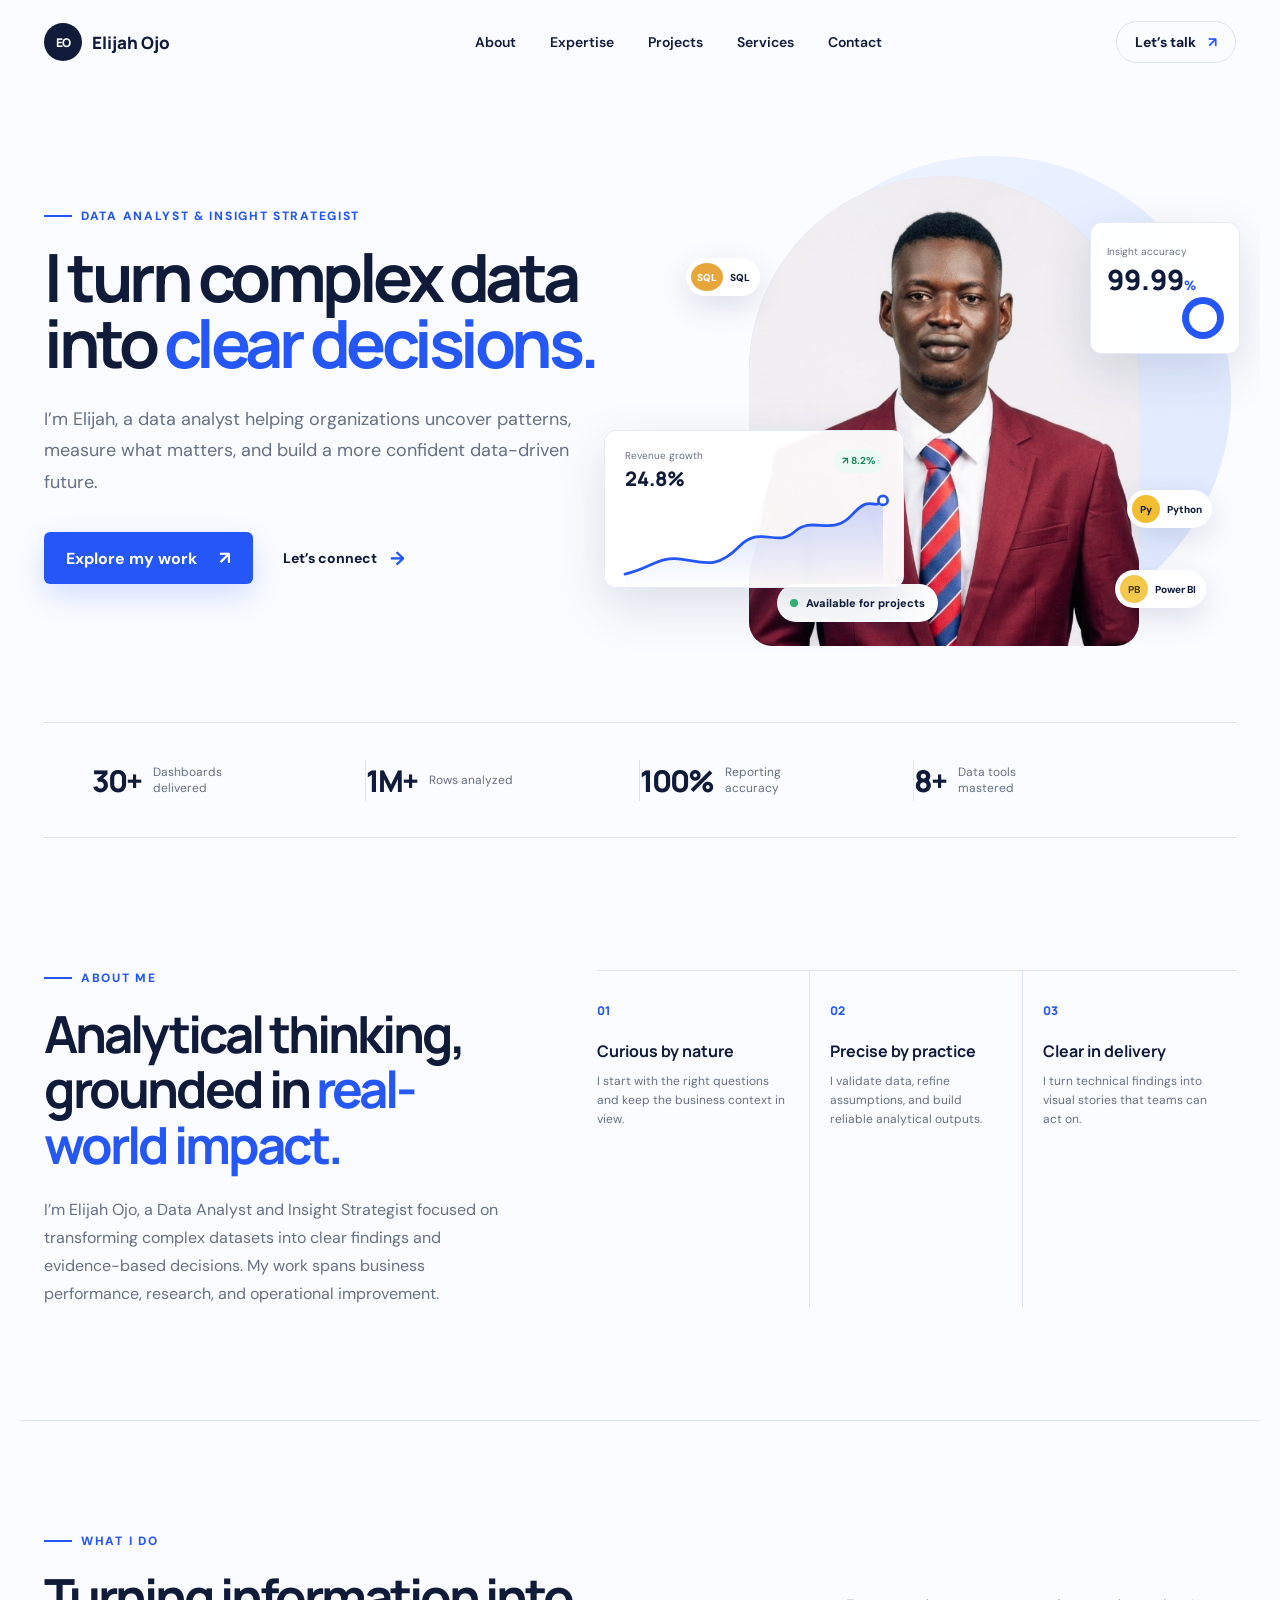
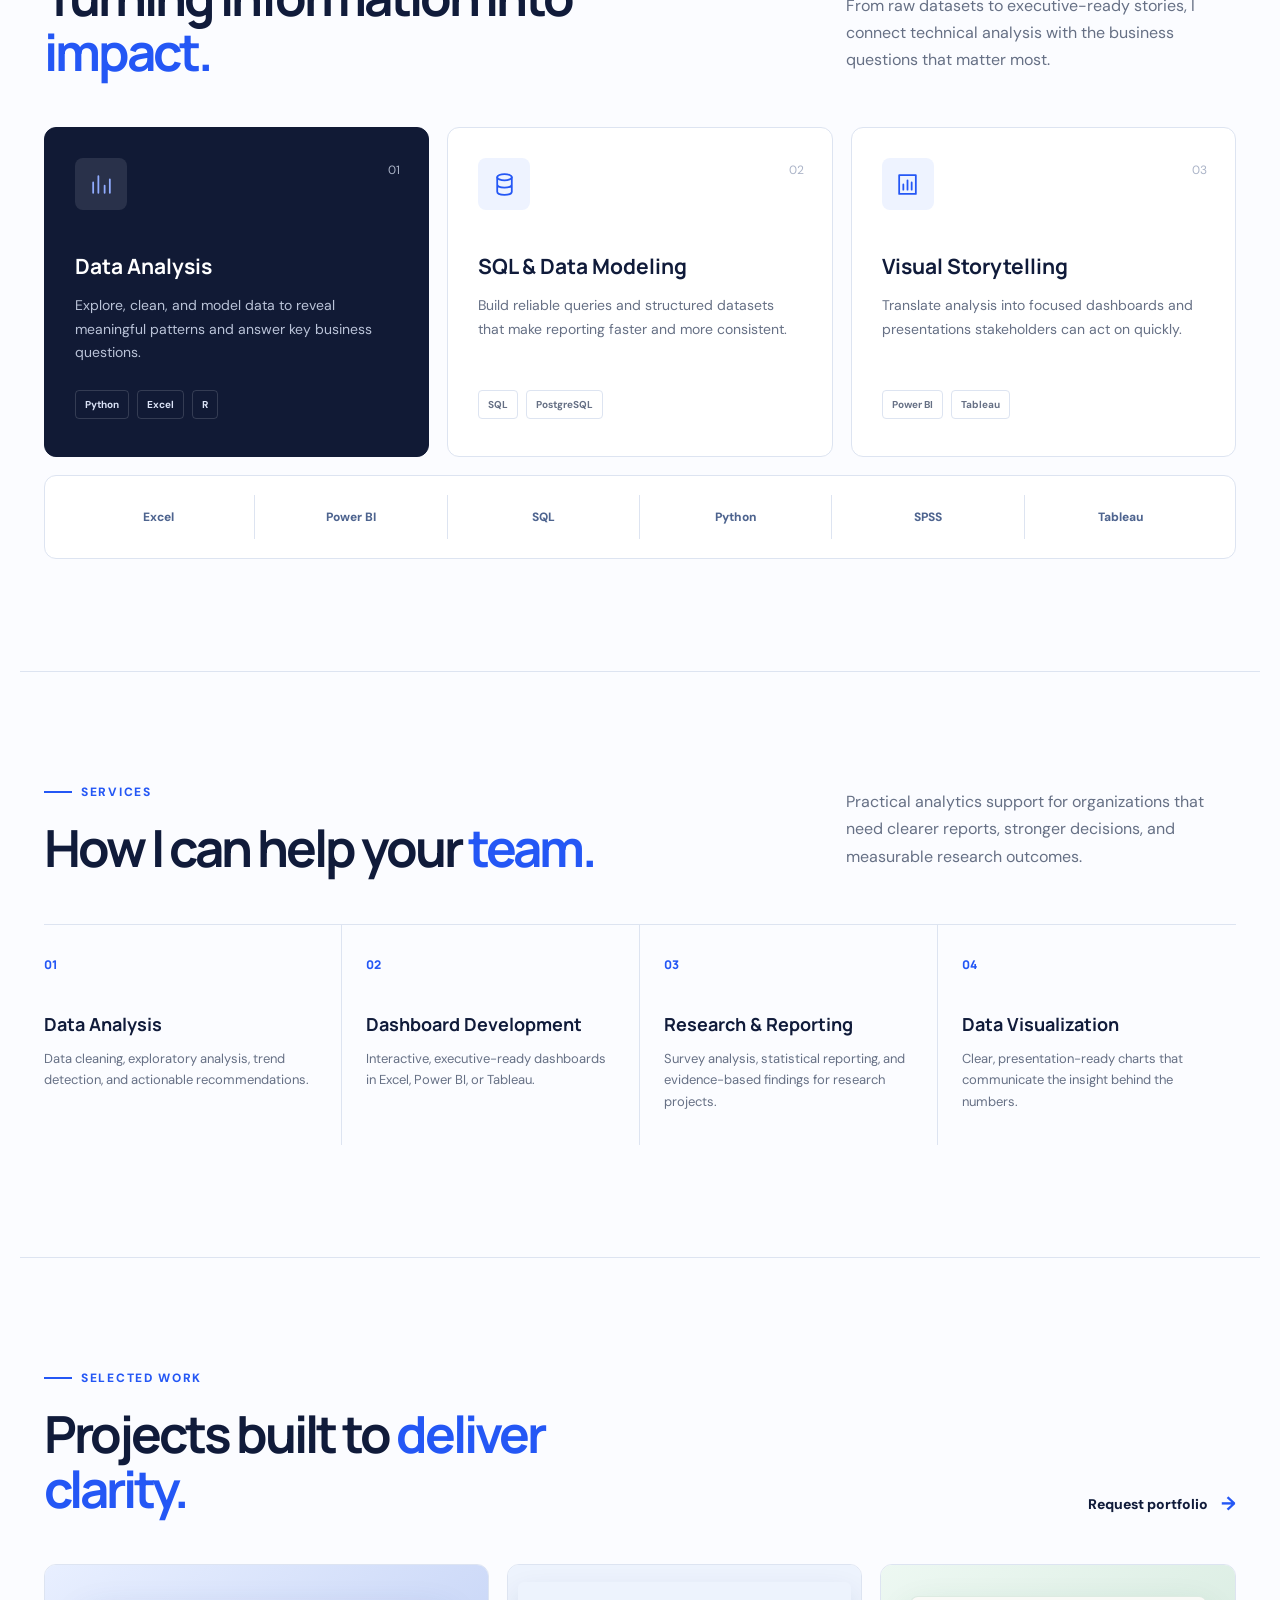
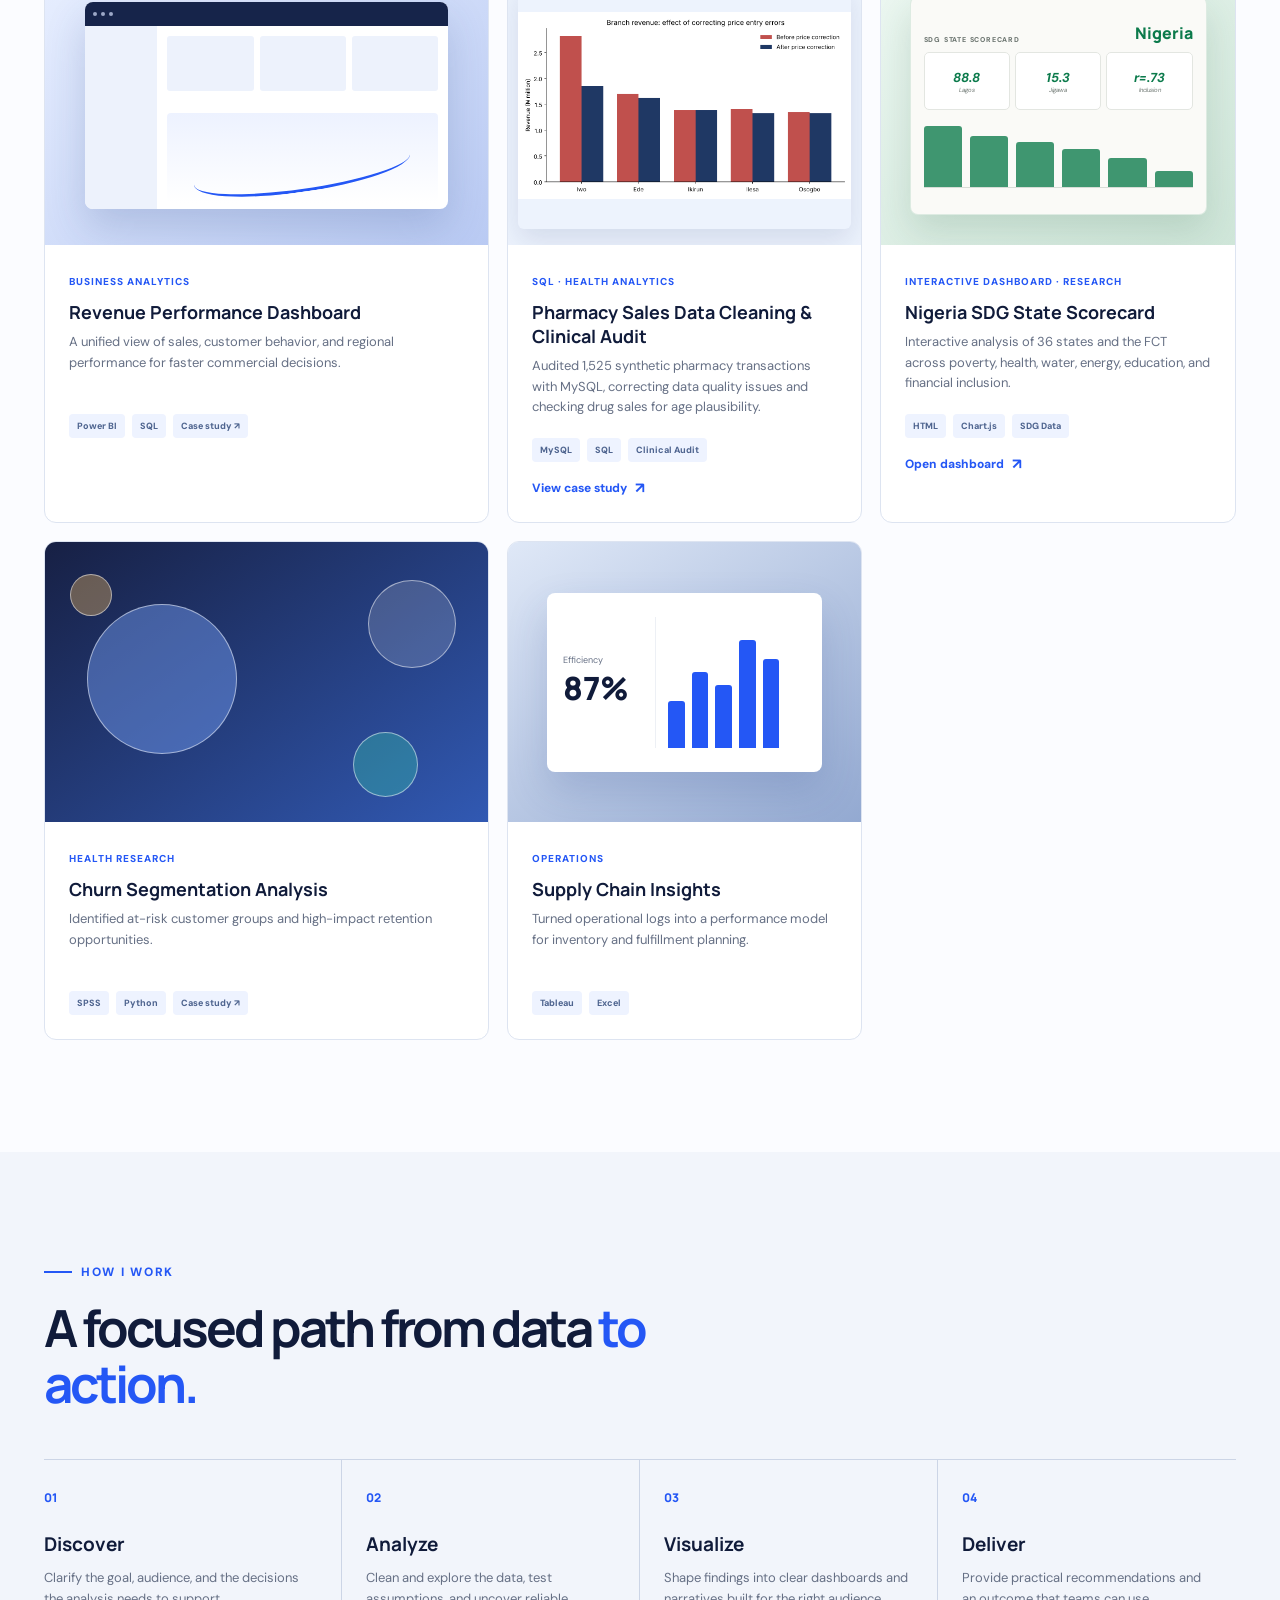
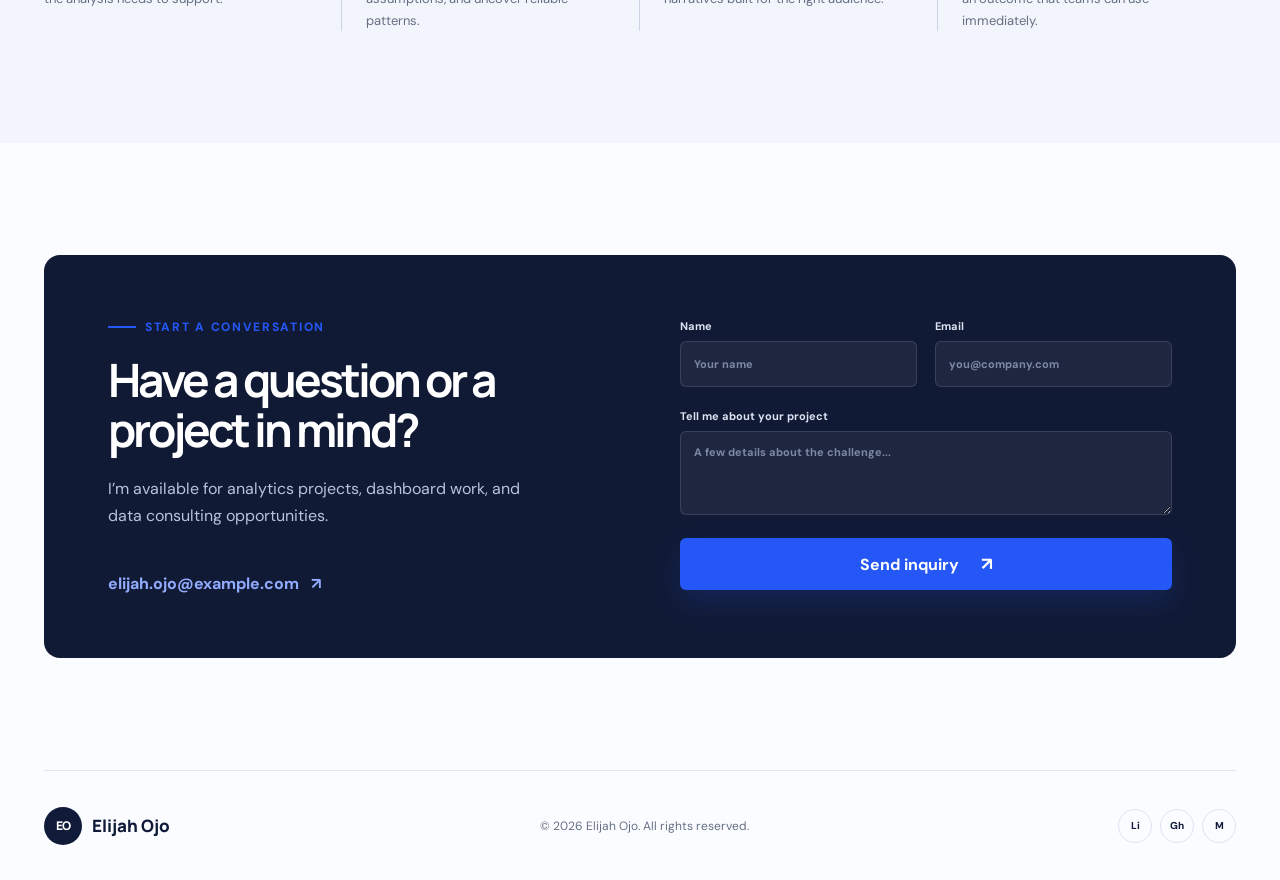
==== index.html @ e22b96c6 "Add Nigeria SDG State Scorecard project" ====
<!doctype html>
<html lang="en">
  <head>
    <meta charset="UTF-8" />
    <meta name="viewport" content="width=device-width, initial-scale=1.0" />
    <meta
      name="description"
      content="Elijah Ojo — data analyst turning complex data into clear, practical decisions."
    />
    <title>Elijah Ojo — Data Analyst</title>
    <link rel="preconnect" href="https://fonts.googleapis.com" />
    <link rel="preconnect" href="https://fonts.gstatic.com" crossorigin />
    <link
      href="https://fonts.googleapis.com/css2?family=DM+Sans:wght@400;500;600;700&family=Manrope:wght@600;700;800&display=swap"
      rel="stylesheet"
    />
    <link rel="stylesheet" href="styles.css" />
  </head>
  <body>
    <header class="site-header" id="top">
      <a class="brand" href="#top" aria-label="Elijah Ojo home">
        <span class="brand-mark">EO</span>
        <span>Elijah Ojo</span>
      </a>

      <nav class="nav-links" aria-label="Primary navigation">
        <a href="#about">About</a>
        <a href="#expertise">Expertise</a>
        <a href="#projects">Projects</a>
        <a href="#services">Services</a>
        <a href="#contact">Contact</a>
      </nav>

      <a class="header-cta" href="#contact">
        Let’s talk
        <span aria-hidden="true">↗</span>
      </a>

      <button class="menu-button" type="button" aria-expanded="false" aria-controls="mobile-menu">
        <span></span><span></span>
        <span class="sr-only">Open menu</span>
      </button>

      <nav class="mobile-menu" id="mobile-menu" aria-label="Mobile navigation">
        <a href="#about">About</a>
        <a href="#expertise">Expertise</a>
        <a href="#projects">Projects</a>
        <a href="#services">Services</a>
        <a href="#contact">Contact</a>
      </nav>
    </header>

    <main>
      <section class="hero">
        <div class="hero-copy">
          <p class="eyebrow"><span></span> Data Analyst &amp; Insight Strategist</p>
          <h1>I turn complex data into <em>clear decisions.</em></h1>
          <p class="hero-intro">
            I’m Elijah, a data analyst helping organizations uncover patterns,
            measure what matters, and build a more confident data-driven future.
          </p>
          <div class="hero-actions">
            <a class="button button-primary" href="#projects">Explore my work <span>↗</span></a>
            <a class="text-link" href="#contact">Let’s connect <span>→</span></a>
          </div>
        </div>

        <div class="hero-visual" aria-label="Analytics dashboard illustration">
          <div class="portrait-card">
            <img
              src="assets/elijah-ojo.jpg"
              alt="Elijah Ojo"
              class="portrait-photo"
            />
            <div class="available-pill"><span></span> Available for projects</div>
          </div>

          <div class="metric-card metric-card-main">
            <div class="metric-top">
              <div>
                <span>Revenue growth</span>
                <strong>24.8%</strong>
              </div>
              <span class="trend">↗ 8.2%</span>
            </div>
            <svg class="chart" viewBox="0 0 280 102" role="img" aria-label="Upward revenue trend">
              <defs>
                <linearGradient id="chartFill" x1="0" y1="0" x2="0" y2="1">
                  <stop offset="0%" stop-color="#2457f5" stop-opacity=".22" />
                  <stop offset="100%" stop-color="#2457f5" stop-opacity="0" />
                </linearGradient>
              </defs>
              <path class="chart-area" d="M0 88 C28 82,36 68,62 72 S100 82,124 58 S164 60,184 42 S224 48,246 24 S268 20,280 8 L280 102 L0 102 Z" />
              <path class="chart-line" d="M0 88 C28 82,36 68,62 72 S100 82,124 58 S164 60,184 42 S224 48,246 24 S268 20,280 8" />
              <circle cx="280" cy="8" r="5" />
            </svg>
          </div>

          <div class="metric-card metric-card-small">
            <span>Insight accuracy</span>
            <div><strong>99.99</strong><small>%</small></div>
            <div class="mini-ring" aria-hidden="true"></div>
          </div>

          <div class="tool-chip chip-python"><span>Py</span> Python</div>
          <div class="tool-chip chip-sql"><span>SQL</span> SQL</div>
          <div class="tool-chip chip-power"><span>PB</span> Power BI</div>
        </div>
      </section>

      <section class="proof-strip" aria-label="Career highlights">
        <div><strong>30+</strong><span>Dashboards delivered</span></div>
        <div><strong>1M+</strong><span>Rows analyzed</span></div>
        <div><strong>100%</strong><span>Reporting accuracy</span></div>
        <div><strong>8+</strong><span>Data tools mastered</span></div>
      </section>

      <section class="section about" id="about">
        <div class="about-copy">
          <p class="eyebrow"><span></span> About me</p>
          <h2>Analytical thinking, grounded in <em>real-world impact.</em></h2>
          <p>
            I’m Elijah Ojo, a Data Analyst and Insight Strategist focused on transforming
            complex datasets into clear findings and evidence-based decisions. My work spans
            business performance, research, and operational improvement.
          </p>
        </div>
        <div class="about-highlights">
          <article><strong>01</strong><h3>Curious by nature</h3><p>I start with the right questions and keep the business context in view.</p></article>
          <article><strong>02</strong><h3>Precise by practice</h3><p>I validate data, refine assumptions, and build reliable analytical outputs.</p></article>
          <article><strong>03</strong><h3>Clear in delivery</h3><p>I turn technical findings into visual stories that teams can act on.</p></article>
        </div>
      </section>

      <section class="section expertise" id="expertise">
        <div class="section-heading">
          <div>
            <p class="eyebrow"><span></span> What I do</p>
            <h2>Turning information into <em>impact.</em></h2>
          </div>
          <p>
            From raw datasets to executive-ready stories, I connect technical
            analysis with the business questions that matter most.
          </p>
        </div>

        <div class="service-grid">
          <article class="service-card featured">
            <div class="service-icon" aria-hidden="true">
              <svg viewBox="0 0 24 24"><path d="M4 20V10m5 10V4m6 16v-7m5 7V7" /></svg>
            </div>
            <span class="service-number">01</span>
            <h3>Data Analysis</h3>
            <p>Explore, clean, and model data to reveal meaningful patterns and answer key business questions.</p>
            <div class="skill-tags"><span>Python</span><span>Excel</span><span>R</span></div>
          </article>

          <article class="service-card">
            <div class="service-icon" aria-hidden="true">
              <svg viewBox="0 0 24 24"><ellipse cx="12" cy="5" rx="7" ry="3" /><path d="M5 5v7c0 1.7 3.1 3 7 3s7-1.3 7-3V5M5 12v7c0 1.7 3.1 3 7 3s7-1.3 7-3v-7" /></svg>
            </div>
            <span class="service-number">02</span>
            <h3>SQL &amp; Data Modeling</h3>
            <p>Build reliable queries and structured datasets that make reporting faster and more consistent.</p>
            <div class="skill-tags"><span>SQL</span><span>PostgreSQL</span></div>
          </article>

          <article class="service-card">
            <div class="service-icon" aria-hidden="true">
              <svg viewBox="0 0 24 24"><path d="M4 3h16v18H4zM8 17v-5m4 5V8m4 9v-7" /></svg>
            </div>
            <span class="service-number">03</span>
            <h3>Visual Storytelling</h3>
            <p>Translate analysis into focused dashboards and presentations stakeholders can act on quickly.</p>
            <div class="skill-tags"><span>Power BI</span><span>Tableau</span></div>
          </article>
        </div>

        <div class="toolkit" aria-label="Technical toolkit">
          <span>Excel</span>
          <span>Power BI</span>
          <span>SQL</span>
          <span>Python</span>
          <span>SPSS</span>
          <span>Tableau</span>
        </div>
      </section>

      <section class="section services" id="services">
        <div class="section-heading">
          <div>
            <p class="eyebrow"><span></span> Services</p>
            <h2>How I can help your <em>team.</em></h2>
          </div>
          <p>
            Practical analytics support for organizations that need clearer reports,
            stronger decisions, and measurable research outcomes.
          </p>
        </div>

        <div class="offering-grid">
          <article>
            <span>01</span>
            <h3>Data Analysis</h3>
            <p>Data cleaning, exploratory analysis, trend detection, and actionable recommendations.</p>
          </article>
          <article>
            <span>02</span>
            <h3>Dashboard Development</h3>
            <p>Interactive, executive-ready dashboards in Excel, Power BI, or Tableau.</p>
          </article>
          <article>
            <span>03</span>
            <h3>Research &amp; Reporting</h3>
            <p>Survey analysis, statistical reporting, and evidence-based findings for research projects.</p>
          </article>
          <article>
            <span>04</span>
            <h3>Data Visualization</h3>
            <p>Clear, presentation-ready charts that communicate the insight behind the numbers.</p>
          </article>
        </div>
      </section>

      <section class="section projects" id="projects">
        <div class="section-heading">
          <div>
            <p class="eyebrow"><span></span> Selected work</p>
            <h2>Projects built to <em>deliver clarity.</em></h2>
          </div>
          <a class="text-link" href="#contact">Request portfolio <span>→</span></a>
        </div>

        <div class="project-grid">
          <article class="project-card project-large">
            <div class="project-art art-sales">
              <div class="art-window">
                <div class="art-toolbar"><span></span><span></span><span></span></div>
                <div class="dashboard-layout">
                  <div class="dashboard-side"></div>
                  <div class="dashboard-main">
                    <div class="dashboard-kpis"><i></i><i></i><i></i></div>
                    <div class="dashboard-chart"><span></span></div>
                  </div>
                </div>
              </div>
            </div>
            <div class="project-info">
              <span>Business Analytics</span>
              <h3>Revenue Performance Dashboard</h3>
              <p>A unified view of sales, customer behavior, and regional performance for faster commercial decisions.</p>
              <div class="project-meta"><span>Power BI</span><span>SQL</span><span>Case study ↗</span></div>
            </div>
          </article>

          <article class="project-card pharmacy-project">
            <div class="project-art pharmacy-art">
              <img
                src="assets/branch_revenue_before_after.png"
                alt="Branch revenue before and after correcting price entry errors"
              />
            </div>
            <div class="project-info">
              <span>SQL · Health Analytics</span>
              <h3>Pharmacy Sales Data Cleaning &amp; Clinical Audit</h3>
              <p>
                Audited 1,525 synthetic pharmacy transactions with MySQL, correcting
                data quality issues and checking drug sales for age plausibility.
              </p>
              <div class="project-meta">
                <span>MySQL</span>
                <span>SQL</span>
                <span>Clinical Audit</span>
              </div>
              <button class="case-study-link" type="button" data-case-study="pharmacy">
                View case study <span>↗</span>
              </button>
            </div>
          </article>

          <article class="project-card sdg-project">
            <div class="project-art sdg-art">
              <div class="sdg-preview" aria-hidden="true">
                <div class="sdg-preview-head">
                  <span>SDG STATE SCORECARD</span>
                  <strong>Nigeria</strong>
                </div>
                <div class="sdg-kpis">
                  <i><b>88.8</b><small>Lagos</small></i>
                  <i><b>15.3</b><small>Jigawa</small></i>
                  <i><b>r=.73</b><small>Inclusion</small></i>
                </div>
                <div class="sdg-bars">
                  <span style="--h:92%"></span>
                  <span style="--h:76%"></span>
                  <span style="--h:68%"></span>
                  <span style="--h:57%"></span>
                  <span style="--h:44%"></span>
                  <span style="--h:24%"></span>
                </div>
              </div>
            </div>
            <div class="project-info">
              <span>Interactive Dashboard · Research</span>
              <h3>Nigeria SDG State Scorecard</h3>
              <p>
                Interactive analysis of 36 states and the FCT across poverty,
                health, water, energy, education, and financial inclusion.
              </p>
              <div class="project-meta">
                <span>HTML</span>
                <span>Chart.js</span>
                <span>SDG Data</span>
              </div>
              <a class="case-study-link" href="projects/nigeria-sdg-state-scorecard/index.html" target="_blank" rel="noreferrer">
                Open dashboard <span>↗</span>
              </a>
            </div>
          </article>

          <article class="project-card">
            <div class="project-art art-customer">
              <div class="bubble-chart" aria-hidden="true">
                <span class="bubble-one"></span><span class="bubble-two"></span>
                <span class="bubble-three"></span><span class="bubble-four"></span>
              </div>
            </div>
            <div class="project-info">
              <span>Health Research</span>
              <h3>Churn Segmentation Analysis</h3>
              <p>Identified at-risk customer groups and high-impact retention opportunities.</p>
              <div class="project-meta"><span>SPSS</span><span>Python</span><span>Case study ↗</span></div>
            </div>
          </article>

          <article class="project-card">
            <div class="project-art art-operations">
              <div class="operation-board" aria-hidden="true">
                <div class="op-number"><span>Efficiency</span><strong>87%</strong></div>
                <div class="op-bars"><i></i><i></i><i></i><i></i><i></i></div>
              </div>
            </div>
            <div class="project-info">
              <span>Operations</span>
              <h3>Supply Chain Insights</h3>
              <p>Turned operational logs into a performance model for inventory and fulfillment planning.</p>
              <div class="project-meta"><span>Tableau</span><span>Excel</span></div>
            </div>
          </article>
        </div>
      </section>

      <dialog class="case-study-modal" id="pharmacy-case-study">
        <button class="modal-close" type="button" aria-label="Close case study">×</button>
        <div class="case-study-header">
          <p class="eyebrow"><span></span> SQL · Health Analytics</p>
          <h2>Pharmacy Sales: Cleaning, Analysis &amp; Clinical Audit</h2>
          <p>
            Turning a messy synthetic pharmacy sales export into a reconciled,
            analysis-ready dataset and escalating implausible clinical records for review.
          </p>
        </div>

        <div class="case-study-facts">
          <article><span>Dataset</span><strong>1,525</strong><small>synthetic transactions</small></article>
          <article><span>Clean output</span><strong>1,490</strong><small>validated sales rows</small></article>
          <article><span>Clinical flags</span><strong>70</strong><small>sales for review</small></article>
          <article><span>Tools</span><strong>MySQL</strong><small>SQL · CTEs · window functions</small></article>
        </div>

        <div class="case-study-grid">
          <article>
            <span>01 · Problem</span>
            <h3>Unreliable raw reporting</h3>
            <p>
              The export contained duplicate records, invalid quantities and dates,
              inconsistent labels, impossible ages, and severely inflated prices.
            </p>
          </article>
          <article>
            <span>02 · Method</span>
            <h3>Traceable SQL pipeline</h3>
            <p>
              I profiled the data, removed duplicates, moved invalid rows into a rejected
              table, flagged corrections, reconciled the source, and ran business analysis.
            </p>
          </article>
          <article>
            <span>03 · Findings</span>
            <h3>Errors changed the story</h3>
            <p>
              Eight bad prices added about ₦1.17 million in fake revenue. Iwo led corrected
              revenue at ₦1.8507 million, while Ede had the highest average order value.
            </p>
          </article>
          <article>
            <span>04 · Recommendation</span>
            <h3>Escalate, do not erase</h3>
            <p>
              The 70 clinically implausible sales should be reviewed without deleting or
              silently changing the records, preserving both financial and medical traceability.
            </p>
          </article>
        </div>

        <div class="case-study-charts">
          <img src="assets/branch_revenue_before_after.png" alt="Branch revenue before and after price correction" />
          <img src="assets/clinical_flags_by_drug.png" alt="Clinical plausibility flags by drug" />
        </div>

        <div class="case-study-footer">
          <span>Data is synthetic and created for analytical practice.</span>
          <a class="button button-primary" href="https://github.com/09132380939/elijah-ojo-data-analytics-portfolio/tree/main/projects/pharmacy-sales-sql-analysis" target="_blank" rel="noreferrer">
            View project files <span>↗</span>
          </a>
        </div>
      </dialog>

      <section class="section process">
        <div class="section-heading">
          <div>
            <p class="eyebrow"><span></span> How I work</p>
            <h2>A focused path from data <em>to action.</em></h2>
          </div>
        </div>
        <div class="process-grid">
          <article><span>01</span><h3>Discover</h3><p>Clarify the goal, audience, and the decisions the analysis needs to support.</p></article>
          <article><span>02</span><h3>Analyze</h3><p>Clean and explore the data, test assumptions, and uncover reliable patterns.</p></article>
          <article><span>03</span><h3>Visualize</h3><p>Shape findings into clear dashboards and narratives built for the right audience.</p></article>
          <article><span>04</span><h3>Deliver</h3><p>Provide practical recommendations and an outcome that teams can use immediately.</p></article>
        </div>
      </section>

      <section class="contact-section" id="contact">
        <div class="contact-copy">
          <p class="eyebrow"><span></span> Start a conversation</p>
          <h2>Have a question or a project in mind?</h2>
          <p>I’m available for analytics projects, dashboard work, and data consulting opportunities.</p>
          <a href="mailto:elijah.ojo@example.com">elijah.ojo@example.com <span>↗</span></a>
        </div>
        <form class="contact-form" action="#" method="post">
          <label>
            <span>Name</span>
            <input type="text" name="name" placeholder="Your name" required />
          </label>
          <label>
            <span>Email</span>
            <input type="email" name="email" placeholder="you@company.com" required />
          </label>
          <label class="full-width">
            <span>Tell me about your project</span>
            <textarea name="message" rows="4" placeholder="A few details about the challenge..." required></textarea>
          </label>
          <button class="button button-primary full-width" type="submit">Send inquiry <span>↗</span></button>
        </form>
      </section>
    </main>

    <footer>
      <a class="brand" href="#top"><span class="brand-mark">EO</span><span>Elijah Ojo</span></a>
      <p>© <span id="year"></span> Elijah Ojo. All rights reserved.</p>
      <div class="social-links">
        <a href="#" aria-label="LinkedIn">Li</a>
        <a href="#" aria-label="GitHub">Gh</a>
        <a href="#" aria-label="Medium">M</a>
      </div>
    </footer>

    <script src="script.js"></script>
  </body>
</html>
---- styles.css ----
:root {
  --ink: #101b3a;
  --muted: #667085;
  --blue: #2457f5;
  --blue-dark: #163ca9;
  --pale: #eef3ff;
  --line: #dde4f1;
  --white: #ffffff;
  --navy: #111a35;
}

* { box-sizing: border-box; }
html { scroll-behavior: smooth; }
body {
  margin: 0;
  font-family: "DM Sans", sans-serif;
  color: var(--ink);
  background: #fbfcff;
  -webkit-font-smoothing: antialiased;
}
a { color: inherit; text-decoration: none; }
button, input, textarea { font: inherit; }
.sr-only {
  position: absolute; width: 1px; height: 1px; padding: 0; margin: -1px;
  overflow: hidden; clip: rect(0, 0, 0, 0); white-space: nowrap; border: 0;
}

.site-header {
  height: 84px;
  max-width: 1240px;
  margin: 0 auto;
  padding: 0 24px;
  display: flex;
  align-items: center;
  justify-content: space-between;
  position: relative;
  z-index: 50;
}
.brand { display: flex; align-items: center; gap: 10px; font: 800 17px "Manrope", sans-serif; }
.brand-mark {
  width: 38px; height: 38px; border-radius: 50%;
  display: grid; place-items: center; background: var(--ink); color: white;
  font-size: 12px; letter-spacing: -.5px;
}
.nav-links { display: flex; gap: 34px; margin-left: 70px; }
.nav-links a { font-size: 14px; font-weight: 600; transition: color .2s; }
.nav-links a:hover { color: var(--blue); }
.header-cta {
  height: 42px; padding: 0 18px; border: 1px solid var(--line); border-radius: 24px;
  display: flex; align-items: center; gap: 12px; font-size: 14px; font-weight: 700;
}
.header-cta span { color: var(--blue); }
.menu-button, .mobile-menu { display: none; }

.hero {
  max-width: 1240px;
  min-height: 620px;
  margin: 0 auto;
  padding: 62px 24px 76px;
  display: grid;
  grid-template-columns: 47% 53%;
  align-items: center;
  overflow: hidden;
}
.eyebrow {
  display: flex; align-items: center; gap: 9px;
  margin: 0 0 20px; color: var(--blue);
  font-size: 12px; font-weight: 800; letter-spacing: 1.7px; text-transform: uppercase;
}
.eyebrow > span { width: 28px; height: 2px; background: var(--blue); }
h1, h2, h3 { font-family: "Manrope", sans-serif; }
.hero h1 {
  max-width: 630px; margin: 0;
  font-size: clamp(52px, 5.2vw, 78px); line-height: .99; letter-spacing: -4.5px;
}
.hero h1 em, .section-heading h2 em { color: var(--blue); font-style: normal; }
.hero-intro {
  max-width: 530px; margin: 28px 0 34px;
  color: var(--muted); font-size: 18px; line-height: 1.75;
}
.hero-actions { display: flex; align-items: center; gap: 30px; }
.button {
  height: 52px; border: 0; border-radius: 6px; padding: 0 22px;
  display: inline-flex; align-items: center; justify-content: center; gap: 22px;
  font-weight: 700; cursor: pointer;
}
.button-primary { background: var(--blue); color: white; box-shadow: 0 12px 30px rgba(36,87,245,.18); }
.button-primary span { font-size: 18px; }
.text-link { display: inline-flex; align-items: center; gap: 13px; font-size: 14px; font-weight: 800; }
.text-link span { color: var(--blue); font-size: 19px; }

.hero-visual {
  position: relative; height: 500px; isolation: isolate;
}
.hero-visual::before {
  content: ""; position: absolute; width: 480px; height: 480px;
  right: 5px; top: 10px; border-radius: 50%;
  background: linear-gradient(145deg, #edf3ff 0%, #dfe8ff 100%);
  z-index: -3;
}
.portrait-card {
  position: absolute; width: 390px; height: 470px; left: 145px; bottom: 0;
  overflow: hidden; border-radius: 200px 200px 24px 24px;
  background: linear-gradient(160deg, #dce7ff 0%, #becdfa 100%);
  box-shadow: inset 0 -60px 80px rgba(36,87,245,.08);
}
.portrait-photo {
  width: 100%;
  height: 100%;
  display: block;
  object-fit: cover;
  object-position: center 18%;
}
.available-pill {
  position: absolute; left: 28px; bottom: 24px; height: 38px; padding: 0 13px;
  display: flex; align-items: center; gap: 8px; border-radius: 20px;
  background: white; font-size: 11px; font-weight: 800; box-shadow: 0 8px 28px rgba(18,38,92,.12);
}
.available-pill span { width: 8px; height: 8px; border-radius: 50%; background: #31ba74; }

.metric-card {
  position: absolute; background: rgba(255,255,255,.96); z-index: 5;
  box-shadow: 0 18px 50px rgba(30,48,96,.14); border: 1px solid rgba(228,234,246,.9);
}
.metric-card-main { width: 300px; height: 158px; left: 0; bottom: 58px; border-radius: 12px; padding: 18px 20px 10px; }
.metric-top { display: flex; justify-content: space-between; }
.metric-top div { display: flex; flex-direction: column; }
.metric-top span { color: var(--muted); font-size: 10px; }
.metric-top strong { margin-top: 3px; font: 800 20px "Manrope"; }
.metric-top .trend { height: 24px; padding: 5px 8px; color: #16895a; background: #edf9f4; border-radius: 12px; font-weight: 800; }
.chart { width: 100%; height: 100px; margin-top: -2px; overflow: visible; }
.chart-area { fill: url(#chartFill); }
.chart-line { fill: none; stroke: var(--blue); stroke-width: 3; stroke-linecap: round; }
.chart circle { fill: white; stroke: var(--blue); stroke-width: 3; }
.metric-card-small { width: 150px; height: 132px; right: -4px; top: 76px; border-radius: 12px; padding: 16px; }
.metric-card-small > span { color: var(--muted); font-size: 10px; }
.metric-card-small div strong { font: 800 28px "Manrope"; }
.metric-card-small div small { color: var(--blue); font-weight: 800; }
.mini-ring {
  width: 42px; height: 42px; position: absolute; right: 15px; bottom: 14px;
  border-radius: 50%; background: conic-gradient(var(--blue) 0 99.99%, #edf1f9 99.99%);
}
.mini-ring::after { content: ""; position: absolute; inset: 7px; background: white; border-radius: 50%; }
.tool-chip {
  position: absolute; z-index: 6; height: 38px; padding: 0 10px 0 5px;
  display: flex; align-items: center; gap: 7px; background: white; border-radius: 20px;
  font-size: 10px; font-weight: 800; box-shadow: 0 10px 30px rgba(30,48,96,.14);
}
.tool-chip span { width: 28px; height: 28px; display: grid; place-items: center; border-radius: 50%; color: white; }
.chip-python { right: 24px; bottom: 118px; }
.chip-python span { background: #f3be32; color: #17203c; }
.chip-sql { left: 82px; top: 112px; }
.chip-sql span { width: 32px; background: #e8a63a; }
.chip-power { right: 30px; bottom: 38px; }
.chip-power span { background: #f2c94c; color: #4b3b00; }

.proof-strip {
  max-width: 1192px; min-height: 116px; margin: 0 auto 20px;
  padding: 24px 48px; border-top: 1px solid var(--line); border-bottom: 1px solid var(--line);
  display: grid; grid-template-columns: repeat(4, 1fr); align-items: center;
}
.proof-strip div { display: flex; align-items: center; gap: 12px; border-right: 1px solid var(--line); }
.proof-strip div:last-child { border-right: 0; }
.proof-strip strong { font: 800 30px "Manrope"; letter-spacing: -2px; }
.proof-strip span { max-width: 95px; color: var(--muted); font-size: 12px; line-height: 1.35; }

.section { max-width: 1240px; margin: 0 auto; padding: 112px 24px; }
.section-heading { display: flex; align-items: end; justify-content: space-between; margin-bottom: 48px; }
.section-heading h2 { max-width: 620px; margin: 0; font-size: clamp(38px, 4vw, 58px); line-height: 1.08; letter-spacing: -3px; }
.section-heading > p { max-width: 390px; margin: 0 0 6px; color: var(--muted); line-height: 1.7; }
.expertise { border-bottom: 1px solid var(--line); }
.service-grid { display: grid; grid-template-columns: repeat(3, 1fr); gap: 18px; }
.service-card {
  min-height: 330px; padding: 30px; border: 1px solid var(--line); border-radius: 12px;
  background: white; position: relative; transition: transform .25s, box-shadow .25s;
}
.service-card:hover { transform: translateY(-5px); box-shadow: 0 18px 50px rgba(25,45,94,.08); }
.service-card.featured { background: var(--navy); color: white; border-color: var(--navy); }
.service-icon {
  width: 52px; height: 52px; display: grid; place-items: center;
  border-radius: 8px; background: var(--pale); color: var(--blue);
}
.featured .service-icon { background: rgba(255,255,255,.1); color: #91acff; }
.service-icon svg { width: 25px; fill: none; stroke: currentColor; stroke-width: 1.7; stroke-linecap: round; stroke-linejoin: round; }
.service-number { position: absolute; right: 28px; top: 34px; color: #aab3c7; font-size: 12px; }
.service-card h3 { margin: 42px 0 14px; font-size: 21px; }
.service-card p { min-height: 72px; margin: 0; color: var(--muted); font-size: 14px; line-height: 1.65; }
.featured p { color: #bac3d8; }
.skill-tags { display: flex; gap: 8px; margin-top: 24px; }
.skill-tags span { padding: 7px 9px; border: 1px solid var(--line); border-radius: 4px; color: var(--muted); font-size: 10px; font-weight: 700; }
.featured .skill-tags span { color: #dbe3f7; border-color: rgba(255,255,255,.15); }
.toolkit {
  margin-top: 18px; min-height: 84px; padding: 18px;
  border: 1px solid var(--line); border-radius: 12px; background: white;
  display: grid; grid-template-columns: repeat(6, 1fr); align-items: center;
}
.toolkit span {
  height: 44px; display: grid; place-items: center;
  border-right: 1px solid var(--line); color: #4e648f; font-size: 12px; font-weight: 800;
}
.toolkit span:last-child { border-right: 0; }

.about {
  border-bottom: 1px solid var(--line);
  display: grid; grid-template-columns: 1fr 1.35fr; gap: 80px;
}
.about-copy h2 { max-width: 520px; margin: 0; font-size: clamp(38px, 4vw, 54px); line-height: 1.08; letter-spacing: -3px; }
.about-copy h2 em { color: var(--blue); font-style: normal; }
.about-copy > p:not(.eyebrow) { max-width: 510px; margin: 24px 0 0; color: var(--muted); line-height: 1.75; }
.about-highlights { display: grid; grid-template-columns: repeat(3, 1fr); border-top: 1px solid var(--line); }
.about-highlights article { padding: 28px 20px 0 0; border-right: 1px solid var(--line); }
.about-highlights article:not(:first-child) { padding-left: 20px; }
.about-highlights article:last-child { border-right: 0; }
.about-highlights strong { color: var(--blue); font: 800 12px "Manrope"; }
.about-highlights h3 { margin: 20px 0 10px; font-size: 16px; }
.about-highlights p { margin: 0; color: var(--muted); font-size: 12px; line-height: 1.6; }

.services { border-bottom: 1px solid var(--line); }
.offering-grid { display: grid; grid-template-columns: repeat(4, 1fr); border-top: 1px solid var(--line); }
.offering-grid article { min-height: 220px; padding: 28px 24px 20px 0; border-right: 1px solid var(--line); }
.offering-grid article:not(:first-child) { padding-left: 24px; }
.offering-grid article:last-child { border-right: 0; }
.offering-grid span { color: var(--blue); font: 800 12px "Manrope"; }
.offering-grid h3 { margin: 38px 0 12px; font-size: 18px; }
.offering-grid p { margin: 0; color: var(--muted); font-size: 13px; line-height: 1.65; }

.project-grid { display: grid; grid-template-columns: 1.25fr 1fr 1fr; gap: 18px; }
.project-card { border: 1px solid var(--line); border-radius: 12px; overflow: hidden; background: white; }
.project-art { height: 280px; position: relative; overflow: hidden; }
.project-large .project-art { height: 280px; }
.art-sales { background: linear-gradient(145deg, #e8efff, #b9caf3); display: grid; place-items: center; }
.art-window { width: 82%; height: 74%; border-radius: 8px; background: white; box-shadow: 0 18px 40px rgba(40,69,136,.2); overflow: hidden; }
.art-toolbar { height: 24px; background: #16244a; display: flex; align-items: center; gap: 4px; padding-left: 8px; }
.art-toolbar span { width: 4px; height: 4px; border-radius: 50%; background: #9ca8c7; }
.dashboard-layout { height: calc(100% - 24px); display: grid; grid-template-columns: 20% 80%; }
.dashboard-side { background: #edf2fc; }
.dashboard-main { padding: 10px; }
.dashboard-kpis { height: 34%; display: grid; grid-template-columns: repeat(3,1fr); gap: 6px; }
.dashboard-kpis i { background: #edf2fc; border-radius: 3px; }
.dashboard-chart { height: 55%; margin-top: 8%; border-radius: 4px; background: linear-gradient(180deg, #edf2ff, #fff); position: relative; }
.dashboard-chart span { position: absolute; width: 80%; height: 50%; left: 10%; bottom: 12%; border-bottom: 3px solid var(--blue); border-radius: 50%; transform: skewY(-8deg); }
.art-customer { background: linear-gradient(145deg, #172044, #3159b3); }
.bubble-chart { position: absolute; inset: 0; }
.bubble-chart span { position: absolute; border-radius: 50%; border: 1px solid rgba(255,255,255,.5); }
.bubble-one { width: 150px; height: 150px; left: 42px; top: 62px; background: rgba(124,166,255,.42); }
.bubble-two { width: 88px; height: 88px; right: 32px; top: 38px; background: rgba(255,255,255,.16); }
.bubble-three { width: 65px; height: 65px; right: 70px; bottom: 25px; background: rgba(57,213,175,.32); }
.bubble-four { width: 42px; height: 42px; left: 25px; top: 32px; background: rgba(255,196,95,.35); }
.art-operations { background: linear-gradient(145deg, #dfe8f7, #93a9d1); display: grid; place-items: center; }
.operation-board { width: 78%; height: 64%; border-radius: 8px; background: #fff; box-shadow: 0 18px 40px rgba(40,69,136,.18); display: grid; grid-template-columns: 38% 62%; padding: 24px 16px; }
.op-number { display: flex; flex-direction: column; justify-content: center; }
.op-number span { color: var(--muted); font-size: 9px; }
.op-number strong { font: 800 32px "Manrope"; }
.op-bars { display: flex; align-items: end; gap: 7px; height: 100%; border-left: 1px solid #edf0f5; padding-left: 12px; }
.op-bars i { width: 12%; background: var(--blue); border-radius: 3px 3px 0 0; }
.op-bars i:nth-child(1) { height: 36%; }.op-bars i:nth-child(2) { height: 58%; }.op-bars i:nth-child(3) { height: 48%; }.op-bars i:nth-child(4) { height: 82%; }.op-bars i:nth-child(5) { height: 68%; }
.project-info { padding: 24px; }
.project-info > span { color: var(--blue); font-size: 10px; font-weight: 800; text-transform: uppercase; letter-spacing: 1px; }
.project-info h3 { margin: 10px 0 8px; font-size: 18px; }
.project-info p { min-height: 64px; margin: 0; color: var(--muted); font-size: 13px; line-height: 1.55; }
.project-meta { display: flex; gap: 7px; margin-top: 18px; }
.project-meta span { padding: 6px 8px; border-radius: 4px; background: var(--pale); color: #4e648f; font-size: 9px; font-weight: 800; }
.pharmacy-art { background: #edf3fd; display: grid; place-items: center; }
.pharmacy-art img { width: 94%; height: 88%; object-fit: contain; border-radius: 6px; box-shadow: 0 12px 28px rgba(27,53,105,.12); }
.sdg-art { background: linear-gradient(145deg, #edf8f2, #cfe6d9); display: grid; place-items: center; }
.sdg-preview { width: 84%; height: 78%; padding: 13px; border: 1px solid rgba(11,122,75,.12); border-radius: 8px; background: #fafaf7; box-shadow: 0 16px 36px rgba(35,91,63,.16); }
.sdg-preview-head { display: flex; align-items: end; justify-content: space-between; height: 34px; }
.sdg-preview-head span { color: #6b746f; font-size: 7px; font-weight: 800; letter-spacing: .8px; }
.sdg-preview-head strong { color: #0b7a4b; font: 800 16px "Manrope"; }
.sdg-kpis { height: 58px; margin: 8px 0 10px; display: grid; grid-template-columns: repeat(3, 1fr); gap: 5px; }
.sdg-kpis i { border: 1px solid #e3e6e1; border-radius: 5px; background: white; display: flex; flex-direction: column; justify-content: center; align-items: center; }
.sdg-kpis b { color: #0b7a4b; font-size: 13px; }
.sdg-kpis small { color: #6b746f; font-size: 6px; }
.sdg-bars { height: 68px; display: flex; align-items: end; gap: 8px; border-bottom: 1px solid #d7ddd7; }
.sdg-bars span { flex: 1; height: var(--h); border-radius: 3px 3px 0 0; background: #0b7a4b; opacity: .78; }
.case-study-link {
  margin-top: 16px; padding: 0; border: 0; background: transparent;
  color: var(--blue); display: inline-flex; align-items: center; gap: 8px;
  font-size: 12px; font-weight: 800; cursor: pointer;
}
.case-study-link span { font-size: 15px; }
.case-study-modal {
  width: min(1040px, calc(100vw - 32px)); max-height: calc(100vh - 40px);
  padding: 44px; border: 0; border-radius: 16px; color: var(--ink);
  box-shadow: 0 30px 90px rgba(12,25,65,.28);
}
.case-study-modal::backdrop { background: rgba(12,25,65,.58); backdrop-filter: blur(5px); }
.modal-close {
  position: sticky; float: right; top: 0; z-index: 2;
  width: 38px; height: 38px; border: 1px solid var(--line); border-radius: 50%;
  background: white; color: var(--ink); font-size: 24px; line-height: 1; cursor: pointer;
}
.case-study-header { max-width: 760px; padding-right: 50px; }
.case-study-header h2 { margin: 0 0 16px; font-size: 42px; line-height: 1.08; letter-spacing: -2px; }
.case-study-header > p:not(.eyebrow) { margin: 0; color: var(--muted); line-height: 1.7; }
.case-study-facts {
  margin: 34px 0 24px; display: grid; grid-template-columns: repeat(4, 1fr);
  border: 1px solid var(--line); border-radius: 10px;
}
.case-study-facts article { min-height: 118px; padding: 20px; border-right: 1px solid var(--line); display: flex; flex-direction: column; }
.case-study-facts article:last-child { border-right: 0; }
.case-study-facts span { color: var(--muted); font-size: 10px; text-transform: uppercase; letter-spacing: 1px; }
.case-study-facts strong { margin-top: 10px; font: 800 24px "Manrope"; }
.case-study-facts small { margin-top: 4px; color: var(--muted); line-height: 1.35; }
.case-study-grid { display: grid; grid-template-columns: 1fr 1fr; gap: 14px; }
.case-study-grid article { min-height: 180px; padding: 24px; border: 1px solid var(--line); border-radius: 10px; }
.case-study-grid article > span { color: var(--blue); font-size: 10px; font-weight: 800; text-transform: uppercase; letter-spacing: 1px; }
.case-study-grid h3 { margin: 16px 0 8px; font-size: 18px; }
.case-study-grid p { margin: 0; color: var(--muted); font-size: 13px; line-height: 1.65; }
.case-study-charts { display: grid; grid-template-columns: 1.15fr .85fr; gap: 14px; margin-top: 14px; }
.case-study-charts img { width: 100%; height: 260px; object-fit: contain; border: 1px solid var(--line); border-radius: 10px; background: white; }
.case-study-footer { display: flex; align-items: center; justify-content: space-between; margin-top: 24px; }
.case-study-footer > span { color: var(--muted); font-size: 11px; }

.process { max-width: none; background: #f2f5fb; }
.process > .section-heading, .process-grid { max-width: 1192px; margin-left: auto; margin-right: auto; }
.process-grid { display: grid; grid-template-columns: repeat(4, 1fr); border-top: 1px solid #ccd5e6; }
.process-grid article { padding: 26px 24px 0 0; border-right: 1px solid #ccd5e6; }
.process-grid article:not(:first-child) { padding-left: 24px; }
.process-grid article:last-child { border-right: 0; }
.process-grid article > span { color: var(--blue); font: 800 12px "Manrope"; }
.process-grid h3 { margin: 24px 0 10px; font-size: 19px; }
.process-grid p { margin: 0; color: var(--muted); font-size: 13px; line-height: 1.65; }

.contact-section {
  max-width: 1192px; margin: 112px auto; padding: 64px;
  border-radius: 16px; background: var(--navy); color: white;
  display: grid; grid-template-columns: 1fr 1fr; gap: 80px;
}
.contact-copy h2 { max-width: 470px; margin: 0 0 20px; font-size: 46px; line-height: 1.08; letter-spacing: -3px; }
.contact-copy > p:not(.eyebrow) { max-width: 430px; color: #b8c2d9; line-height: 1.7; }
.contact-copy > a { display: inline-flex; margin-top: 28px; gap: 12px; color: #91acff; font-weight: 700; }
.contact-form { display: grid; grid-template-columns: 1fr 1fr; gap: 18px; }
.contact-form label { display: flex; flex-direction: column; gap: 8px; color: #dce3f3; font-size: 11px; font-weight: 700; }
.contact-form input, .contact-form textarea {
  width: 100%; border: 1px solid rgba(255,255,255,.12); border-radius: 6px;
  background: rgba(255,255,255,.06); color: white; outline: none; padding: 13px;
}
.contact-form input { height: 46px; }
.contact-form textarea { resize: vertical; }
.contact-form input::placeholder, .contact-form textarea::placeholder { color: #7d89a5; }
.contact-form input:focus, .contact-form textarea:focus { border-color: #7898ff; }
.full-width { grid-column: 1 / -1; }
.contact-form .button { width: 100%; margin-top: 2px; }

footer {
  max-width: 1192px; height: 110px; margin: 0 auto;
  border-top: 1px solid var(--line); display: flex; align-items: center; justify-content: space-between;
}
footer p { color: var(--muted); font-size: 12px; }
.social-links { display: flex; gap: 8px; }
.social-links a { width: 34px; height: 34px; border: 1px solid var(--line); border-radius: 50%; display: grid; place-items: center; font-size: 10px; font-weight: 800; }

@media (max-width: 1100px) {
  .hero { grid-template-columns: 44% 56%; }
  .portrait-card { left: 100px; width: 360px; }
  .metric-card-main { left: -10px; }
  .chip-sql { left: 40px; }
  .project-grid { grid-template-columns: 1.1fr 1fr; }
  .project-card:last-child { grid-column: 1 / -1; }
  .project-card:last-child { display: grid; grid-template-columns: 1fr 1fr; }
  .project-card:last-child .project-art { height: 280px; }
  .about { grid-template-columns: 1fr 1fr; gap: 40px; }
  .offering-grid { grid-template-columns: 1fr 1fr; }
  .offering-grid article:nth-child(2) { border-right: 0; }
  .offering-grid article:nth-child(3), .offering-grid article:nth-child(4) { border-top: 1px solid var(--line); }
  .contact-section { margin-left: 24px; margin-right: 24px; }
  footer { margin-left: 24px; margin-right: 24px; }
}

@media (max-width: 820px) {
  .site-header { height: 72px; }
  .nav-links, .header-cta { display: none; }
  .menu-button { width: 42px; height: 42px; border: 1px solid var(--line); border-radius: 50%; background: white; display: flex; flex-direction: column; align-items: center; justify-content: center; gap: 5px; }
  .menu-button span:not(.sr-only) { width: 16px; height: 1.5px; background: var(--ink); }
  .mobile-menu { display: none; position: absolute; top: 64px; left: 24px; right: 24px; padding: 12px; border: 1px solid var(--line); border-radius: 10px; background: white; box-shadow: 0 16px 40px rgba(20,40,90,.12); }
  .mobile-menu.open { display: grid; }
  .mobile-menu a { padding: 13px; border-bottom: 1px solid #edf0f5; font-size: 14px; font-weight: 700; }
  .mobile-menu a:last-child { border-bottom: 0; }
  .hero { min-height: auto; grid-template-columns: 1fr; padding-top: 44px; }
  .hero-copy { position: relative; z-index: 10; }
  .hero h1 { max-width: 660px; font-size: clamp(48px, 12vw, 68px); }
  .hero-visual { width: 620px; max-width: 100%; margin: 30px auto 0; height: 500px; }
  .portrait-card { left: 150px; }
  .proof-strip { margin: 0 24px 20px; padding: 20px 10px; }
  .proof-strip strong { font-size: 24px; }
  .section { padding: 84px 24px; }
  .section-heading { align-items: start; }
  .section-heading > p { max-width: 300px; }
  .service-grid { grid-template-columns: 1fr; }
  .service-card { min-height: 280px; }
  .toolkit { grid-template-columns: repeat(3, 1fr); }
  .toolkit span:nth-child(3) { border-right: 0; }
  .toolkit span:nth-child(n+4) { border-top: 1px solid var(--line); }
  .about { grid-template-columns: 1fr; }
  .about-highlights { margin-top: 20px; }
  .offering-grid { grid-template-columns: 1fr 1fr; }
  .project-grid { grid-template-columns: 1fr; }
  .project-card:last-child { grid-column: auto; display: block; }
  .process-grid { grid-template-columns: 1fr 1fr; }
  .process-grid article:nth-child(2) { border-right: 0; }
  .process-grid article:nth-child(3), .process-grid article:nth-child(4) { margin-top: 28px; padding-top: 26px; border-top: 1px solid #ccd5e6; }
  .process-grid article:nth-child(3) { padding-left: 0; }
  .contact-section { grid-template-columns: 1fr; gap: 44px; }
}

@media (max-width: 560px) {
  .site-header { padding: 0 18px; }
  .hero { padding: 38px 18px 50px; }
  .eyebrow { margin-bottom: 14px; }
  .hero h1 { font-size: 44px; letter-spacing: -2.8px; }
  .hero-intro { font-size: 16px; margin: 22px 0 28px; }
  .hero-actions { align-items: flex-start; flex-direction: column; gap: 20px; }
  .hero-visual { height: 420px; transform-origin: top center; }
  .hero-visual::before { width: 380px; height: 380px; right: -5px; }
  .portrait-card { width: 300px; height: 390px; left: calc(50% - 150px); }
  .portrait-head { left: 80px; }
  .portrait-body { left: 20px; }
  .available-pill { left: 16px; }
  .metric-card-main { width: 230px; height: 136px; left: -8px; bottom: 38px; }
  .metric-card-small { width: 126px; height: 112px; right: -4px; top: 58px; }
  .chip-sql { left: 8px; top: 64px; }
  .chip-python { right: 4px; bottom: 92px; }
  .chip-power { display: none; }
  .proof-strip { grid-template-columns: 1fr 1fr; gap: 20px 10px; padding: 24px 8px; }
  .proof-strip div:nth-child(2) { border-right: 0; }
  .proof-strip strong { font-size: 22px; }
  .proof-strip span { font-size: 10px; }
  .section { padding: 70px 18px; }
  .section-heading { display: block; }
  .section-heading h2 { font-size: 38px; letter-spacing: -2px; }
  .section-heading > p { margin-top: 22px; }
  .section-heading > .text-link { margin-top: 18px; }
  .toolkit { grid-template-columns: 1fr 1fr; }
  .toolkit span:nth-child(2n) { border-right: 0; }
  .toolkit span:nth-child(n+3) { border-top: 1px solid var(--line); }
  .about-copy h2 { font-size: 38px; letter-spacing: -2px; }
  .about-highlights { grid-template-columns: 1fr; }
  .about-highlights article, .about-highlights article:not(:first-child) {
    padding: 20px 0; border-right: 0; border-bottom: 1px solid var(--line);
  }
  .about-highlights article:last-child { border-bottom: 0; }
  .offering-grid { grid-template-columns: 1fr; }
  .offering-grid article, .offering-grid article:not(:first-child) {
    min-height: auto; padding: 22px 0; border-right: 0; border-top: 1px solid var(--line);
  }
  .project-art, .project-large .project-art { height: 240px; }
  .process-grid { grid-template-columns: 1fr; }
  .process-grid article, .process-grid article:not(:first-child), .process-grid article:nth-child(3) { padding: 22px 0; border-right: 0; border-top: 1px solid #ccd5e6; margin-top: 0; }
  .process-grid h3 { margin: 14px 0 8px; }
  .contact-section { margin: 70px 18px; padding: 38px 22px; }
  .contact-copy h2 { font-size: 38px; letter-spacing: -2px; }
  .contact-form { grid-template-columns: 1fr; }
  .contact-form .full-width { grid-column: 1; }
  footer { height: auto; margin: 0 18px; padding: 28px 0; flex-wrap: wrap; gap: 20px; }
  footer p { order: 3; width: 100%; }
  .case-study-modal { width: calc(100vw - 20px); max-height: calc(100vh - 20px); padding: 28px 18px; }
  .case-study-header h2 { font-size: 30px; }
  .case-study-facts { grid-template-columns: 1fr 1fr; }
  .case-study-facts article:nth-child(2) { border-right: 0; }
  .case-study-facts article:nth-child(n+3) { border-top: 1px solid var(--line); }
  .case-study-grid { grid-template-columns: 1fr; }
  .case-study-charts { grid-template-columns: 1fr; }
  .case-study-charts img { height: 220px; }
  .case-study-footer { align-items: flex-start; flex-direction: column; gap: 16px; }
  .case-study-footer .button { width: 100%; }
}
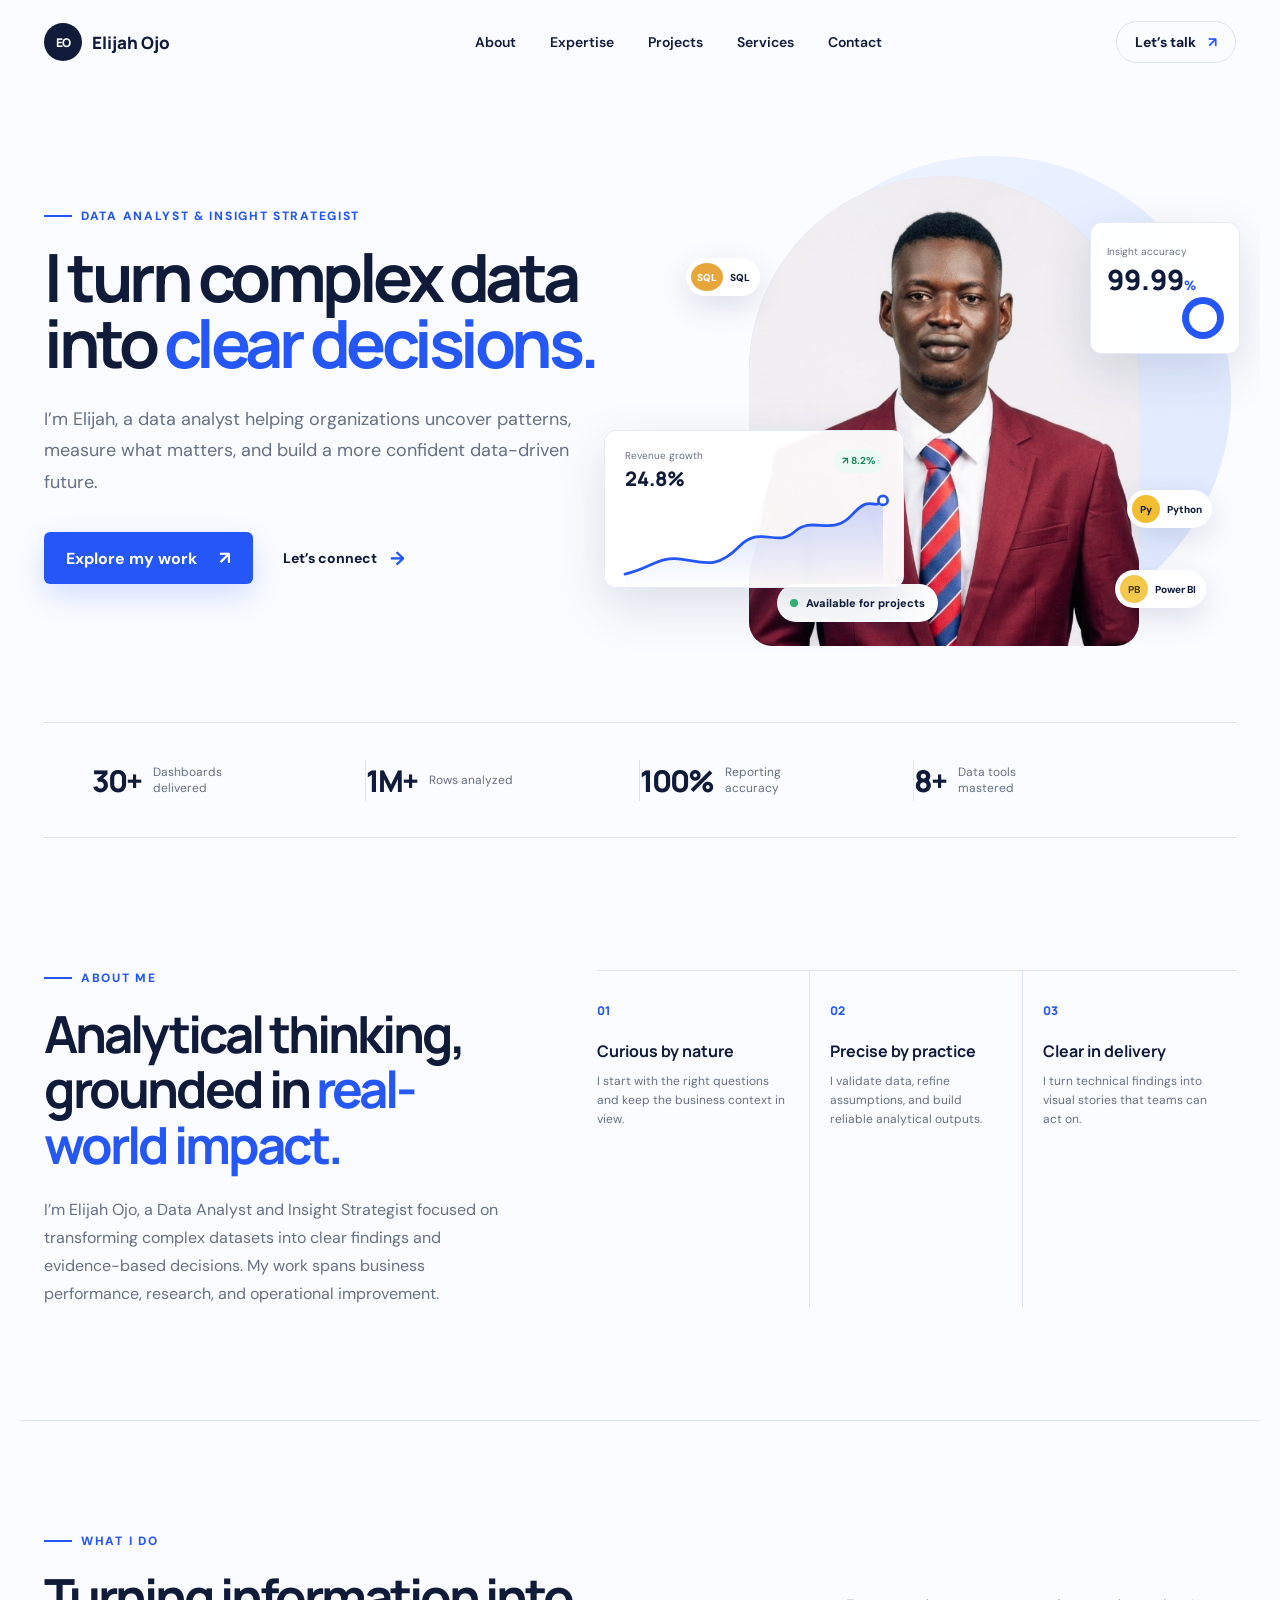
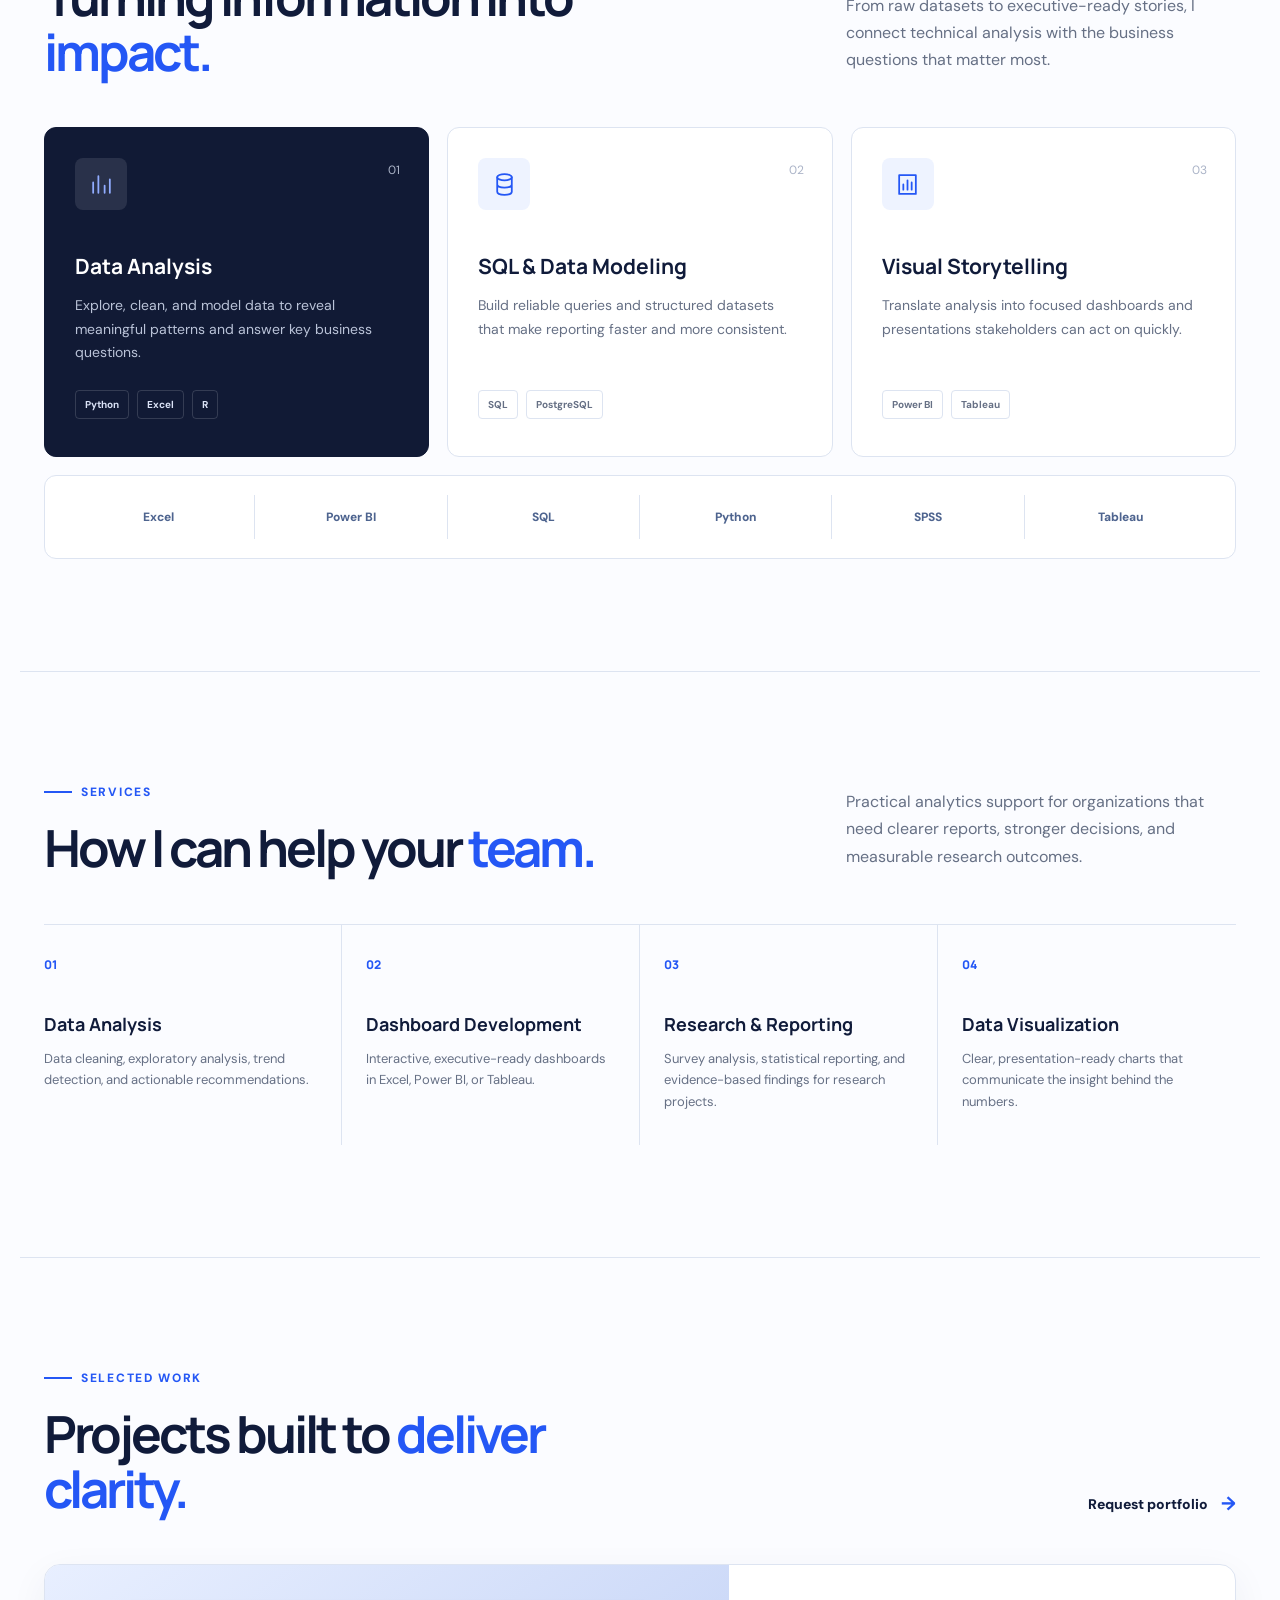
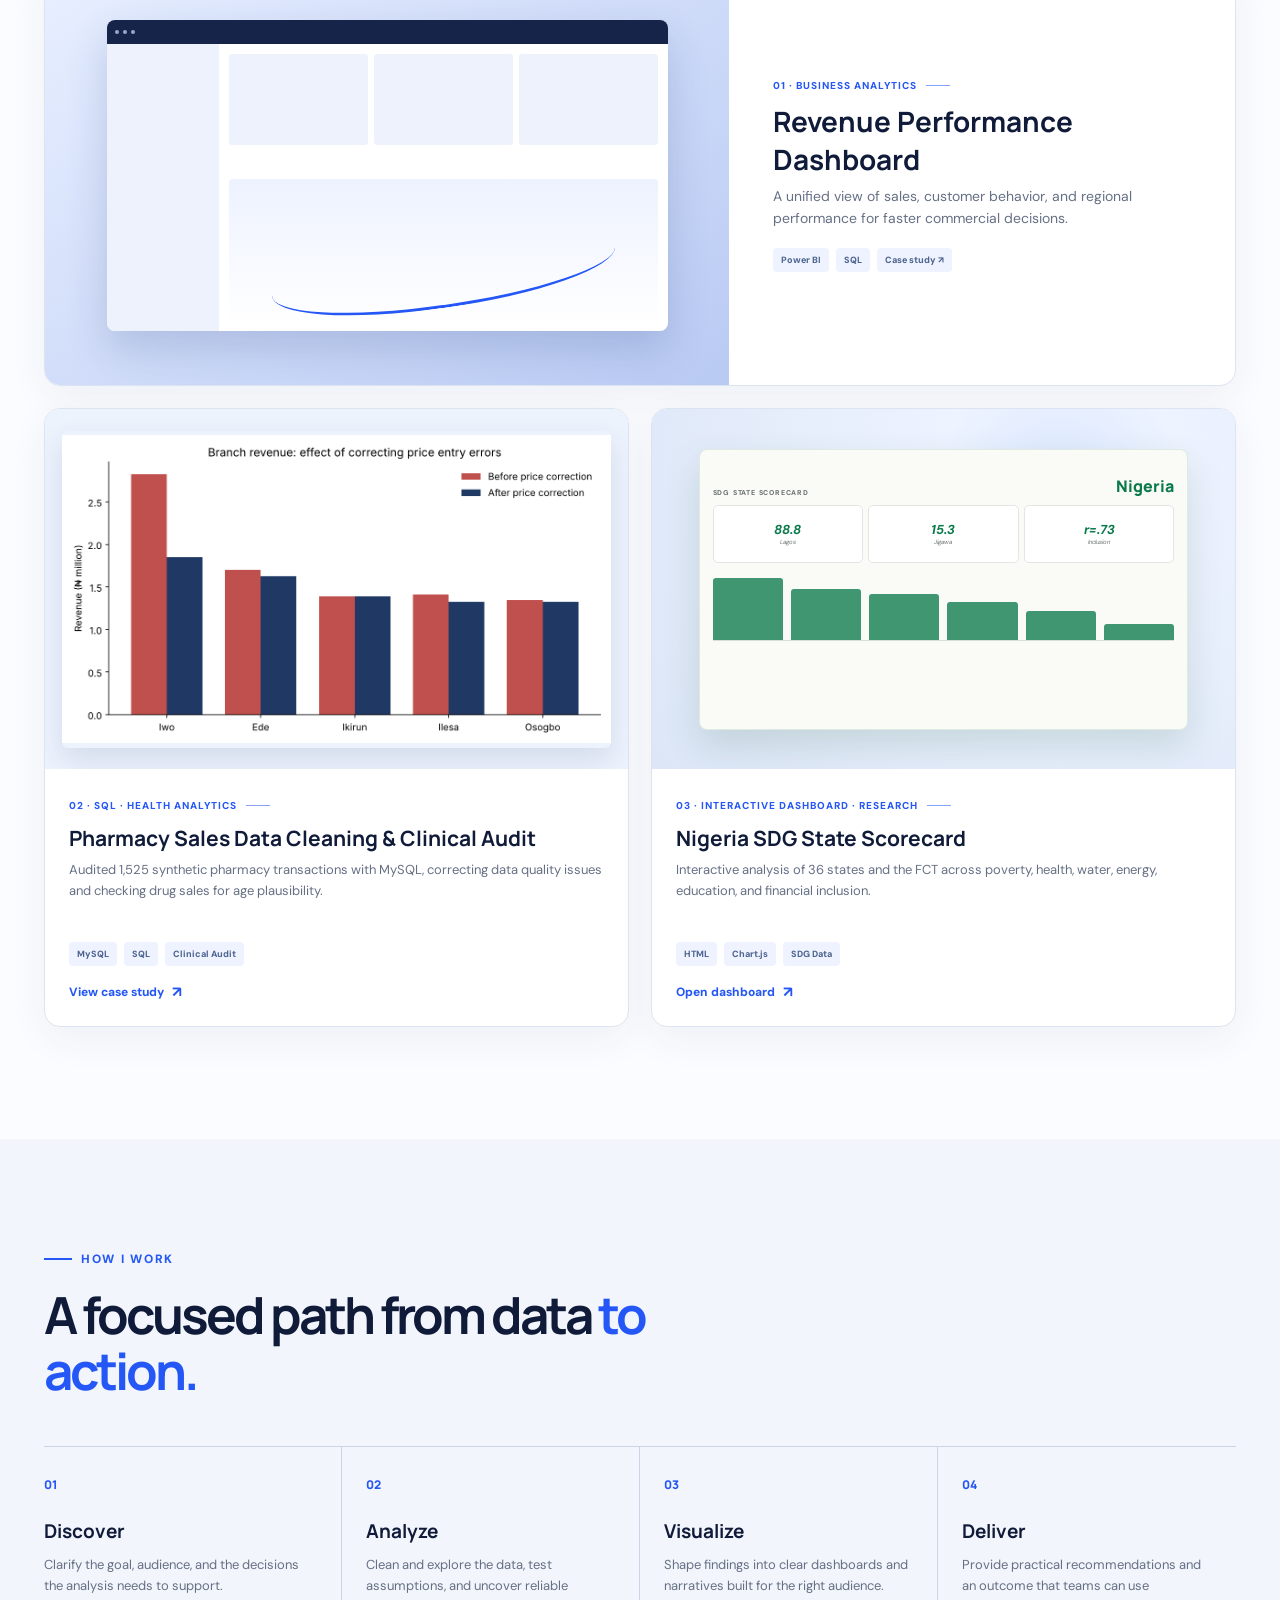
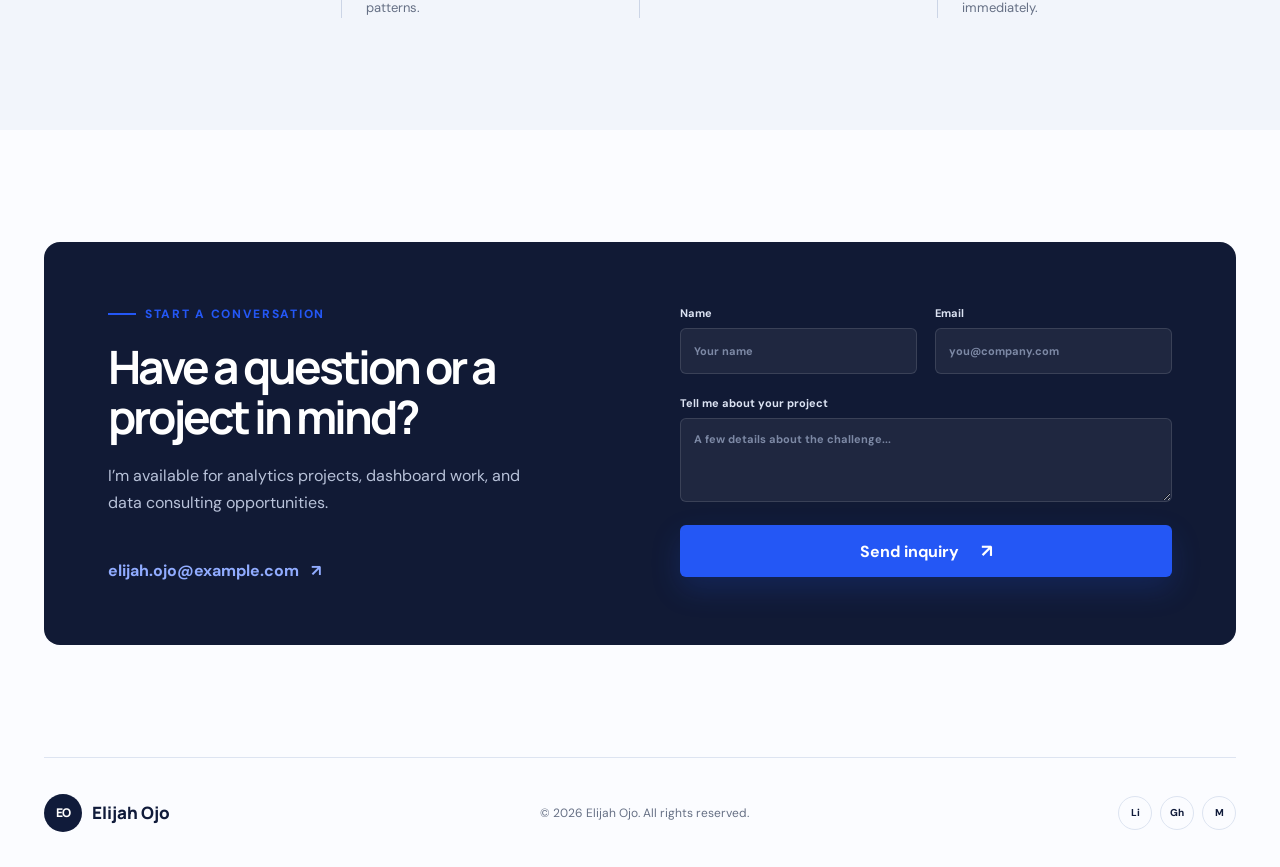
==== commit 116a7bcb: "Redesign main project showcase" ====
--- a/index.html
+++ b/index.html
@@ -246,7 +246,7 @@
               </div>
             </div>
             <div class="project-info">
-              <span>Business Analytics</span>
+              <span class="project-index">01 · Business Analytics</span>
               <h3>Revenue Performance Dashboard</h3>
               <p>A unified view of sales, customer behavior, and regional performance for faster commercial decisions.</p>
               <div class="project-meta"><span>Power BI</span><span>SQL</span><span>Case study ↗</span></div>
@@ -261,7 +261,7 @@
               />
             </div>
             <div class="project-info">
-              <span>SQL · Health Analytics</span>
+              <span class="project-index">02 · SQL · Health Analytics</span>
               <h3>Pharmacy Sales Data Cleaning &amp; Clinical Audit</h3>
               <p>
                 Audited 1,525 synthetic pharmacy transactions with MySQL, correcting
@@ -301,7 +301,7 @@
               </div>
             </div>
             <div class="project-info">
-              <span>Interactive Dashboard · Research</span>
+              <span class="project-index">03 · Interactive Dashboard · Research</span>
               <h3>Nigeria SDG State Scorecard</h3>
               <p>
                 Interactive analysis of 36 states and the FCT across poverty,
@@ -318,35 +318,6 @@
             </div>
           </article>
 
-          <article class="project-card">
-            <div class="project-art art-customer">
-              <div class="bubble-chart" aria-hidden="true">
-                <span class="bubble-one"></span><span class="bubble-two"></span>
-                <span class="bubble-three"></span><span class="bubble-four"></span>
-              </div>
-            </div>
-            <div class="project-info">
-              <span>Health Research</span>
-              <h3>Churn Segmentation Analysis</h3>
-              <p>Identified at-risk customer groups and high-impact retention opportunities.</p>
-              <div class="project-meta"><span>SPSS</span><span>Python</span><span>Case study ↗</span></div>
-            </div>
-          </article>
-
-          <article class="project-card">
-            <div class="project-art art-operations">
-              <div class="operation-board" aria-hidden="true">
-                <div class="op-number"><span>Efficiency</span><strong>87%</strong></div>
-                <div class="op-bars"><i></i><i></i><i></i><i></i><i></i></div>
-              </div>
-            </div>
-            <div class="project-info">
-              <span>Operations</span>
-              <h3>Supply Chain Insights</h3>
-              <p>Turned operational logs into a performance model for inventory and fulfillment planning.</p>
-              <div class="project-meta"><span>Tableau</span><span>Excel</span></div>
-            </div>
-          </article>
         </div>
       </section>
 
--- a/styles.css
+++ b/styles.css
@@ -224,10 +224,18 @@
 .offering-grid h3 { margin: 38px 0 12px; font-size: 18px; }
 .offering-grid p { margin: 0; color: var(--muted); font-size: 13px; line-height: 1.65; }
 
-.project-grid { display: grid; grid-template-columns: 1.25fr 1fr 1fr; gap: 18px; }
-.project-card { border: 1px solid var(--line); border-radius: 12px; overflow: hidden; background: white; }
-.project-art { height: 280px; position: relative; overflow: hidden; }
-.project-large .project-art { height: 280px; }
+.project-grid { display: grid; grid-template-columns: repeat(2, minmax(0, 1fr)); gap: 22px; }
+.project-card {
+  border: 1px solid var(--line); border-radius: 16px; overflow: hidden; background: white;
+  box-shadow: 0 12px 38px rgba(24,43,92,.06); transition: transform .28s, box-shadow .28s;
+}
+.project-card:hover { transform: translateY(-6px); box-shadow: 0 24px 55px rgba(24,43,92,.12); }
+.project-art { height: 330px; position: relative; overflow: hidden; }
+.project-large { grid-column: 1 / -1; display: grid; grid-template-columns: 1.15fr .85fr; }
+.project-large .project-art { height: 420px; }
+.project-large .project-info { display: flex; flex-direction: column; justify-content: center; padding: 44px; }
+.project-large .project-info h3 { max-width: 440px; font-size: 28px; }
+.project-large .project-info p { max-width: 440px; min-height: 0; font-size: 14px; }
 .art-sales { background: linear-gradient(145deg, #e8efff, #b9caf3); display: grid; place-items: center; }
 .art-window { width: 82%; height: 74%; border-radius: 8px; background: white; box-shadow: 0 18px 40px rgba(40,69,136,.2); overflow: hidden; }
 .art-toolbar { height: 24px; background: #16244a; display: flex; align-items: center; gap: 4px; padding-left: 8px; }
@@ -256,7 +264,10 @@
 .op-bars i:nth-child(1) { height: 36%; }.op-bars i:nth-child(2) { height: 58%; }.op-bars i:nth-child(3) { height: 48%; }.op-bars i:nth-child(4) { height: 82%; }.op-bars i:nth-child(5) { height: 68%; }
 .project-info { padding: 24px; }
 .project-info > span { color: var(--blue); font-size: 10px; font-weight: 800; text-transform: uppercase; letter-spacing: 1px; }
-.project-info h3 { margin: 10px 0 8px; font-size: 18px; }
+.project-index::after {
+  content: ""; display: inline-block; width: 24px; height: 1px; margin: 0 0 3px 9px; background: currentColor; opacity: .55;
+}
+.project-info h3 { margin: 10px 0 8px; font-size: 21px; }
 .project-info p { min-height: 64px; margin: 0; color: var(--muted); font-size: 13px; line-height: 1.55; }
 .project-meta { display: flex; gap: 7px; margin-top: 18px; }
 .project-meta span { padding: 6px 8px; border-radius: 4px; background: var(--pale); color: #4e648f; font-size: 9px; font-weight: 800; }
@@ -279,6 +290,11 @@
   font-size: 12px; font-weight: 800; cursor: pointer;
 }
 .case-study-link span { font-size: 15px; }
+.pharmacy-project .project-art,
+.sdg-project .project-art { height: 360px; }
+.pharmacy-project .project-info,
+.sdg-project .project-info { min-height: 230px; }
+.sdg-art { background: radial-gradient(circle at 70% 20%,#dce8ff 0,#edf3ff 24%,#dce6f7 100%); }
 .case-study-modal {
   width: min(1040px, calc(100vw - 32px)); max-height: calc(100vh - 40px);
   padding: 44px; border: 0; border-radius: 16px; color: var(--ink);
@@ -356,10 +372,8 @@
   .portrait-card { left: 100px; width: 360px; }
   .metric-card-main { left: -10px; }
   .chip-sql { left: 40px; }
-  .project-grid { grid-template-columns: 1.1fr 1fr; }
-  .project-card:last-child { grid-column: 1 / -1; }
-  .project-card:last-child { display: grid; grid-template-columns: 1fr 1fr; }
-  .project-card:last-child .project-art { height: 280px; }
+  .project-grid { grid-template-columns: repeat(2, minmax(0, 1fr)); }
+  .project-large { grid-template-columns: 1fr 1fr; }
   .about { grid-template-columns: 1fr 1fr; gap: 40px; }
   .offering-grid { grid-template-columns: 1fr 1fr; }
   .offering-grid article:nth-child(2) { border-right: 0; }
@@ -396,7 +410,8 @@
   .about-highlights { margin-top: 20px; }
   .offering-grid { grid-template-columns: 1fr 1fr; }
   .project-grid { grid-template-columns: 1fr; }
-  .project-card:last-child { grid-column: auto; display: block; }
+  .project-large { grid-column: auto; grid-template-columns: 1fr; }
+  .project-large .project-art { height: 320px; }
   .process-grid { grid-template-columns: 1fr 1fr; }
   .process-grid article:nth-child(2) { border-right: 0; }
   .process-grid article:nth-child(3), .process-grid article:nth-child(4) { margin-top: 28px; padding-top: 26px; border-top: 1px solid #ccd5e6; }
@@ -444,7 +459,8 @@
   .offering-grid article, .offering-grid article:not(:first-child) {
     min-height: auto; padding: 22px 0; border-right: 0; border-top: 1px solid var(--line);
   }
-  .project-art, .project-large .project-art { height: 240px; }
+  .project-art, .project-large .project-art, .pharmacy-project .project-art, .sdg-project .project-art { height: 240px; }
+  .project-large .project-info { padding: 24px; }
   .process-grid { grid-template-columns: 1fr; }
   .process-grid article, .process-grid article:not(:first-child), .process-grid article:nth-child(3) { padding: 22px 0; border-right: 0; border-top: 1px solid #ccd5e6; margin-top: 0; }
   .process-grid h3 { margin: 14px 0 8px; }
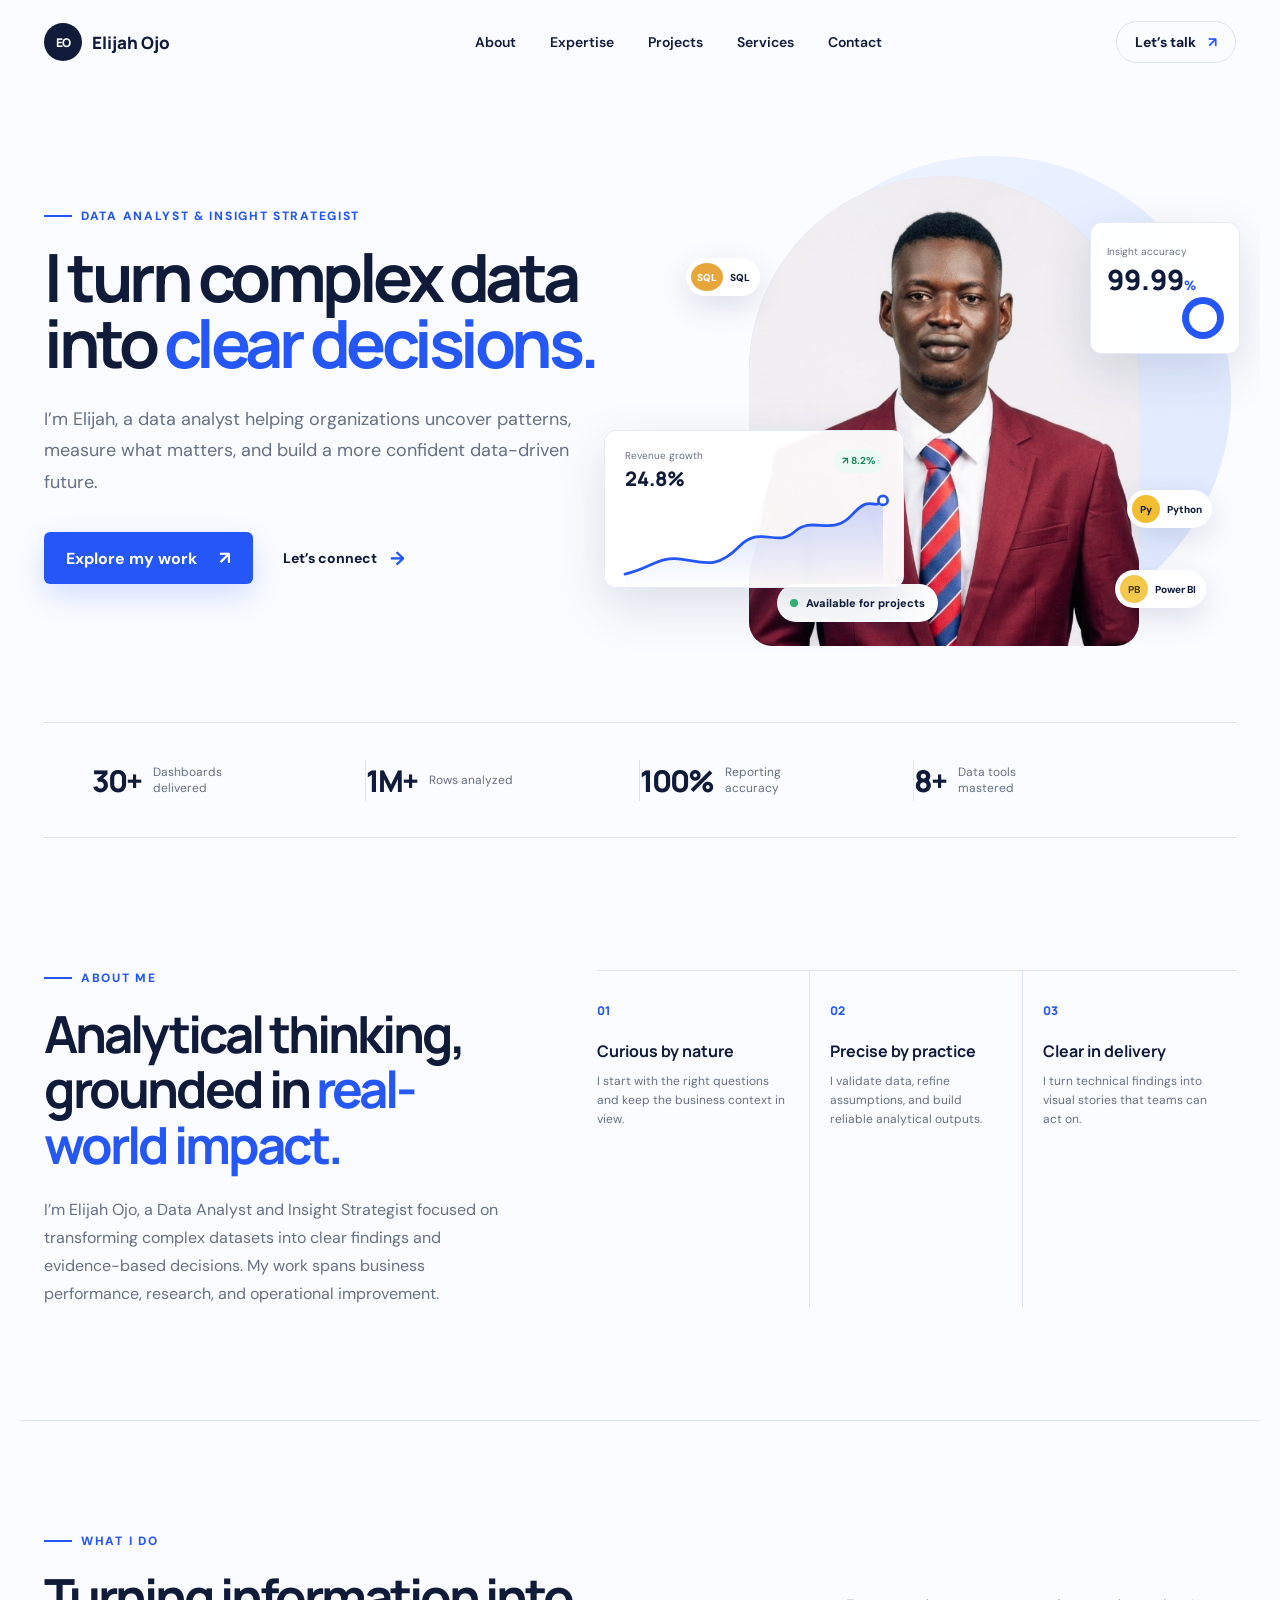
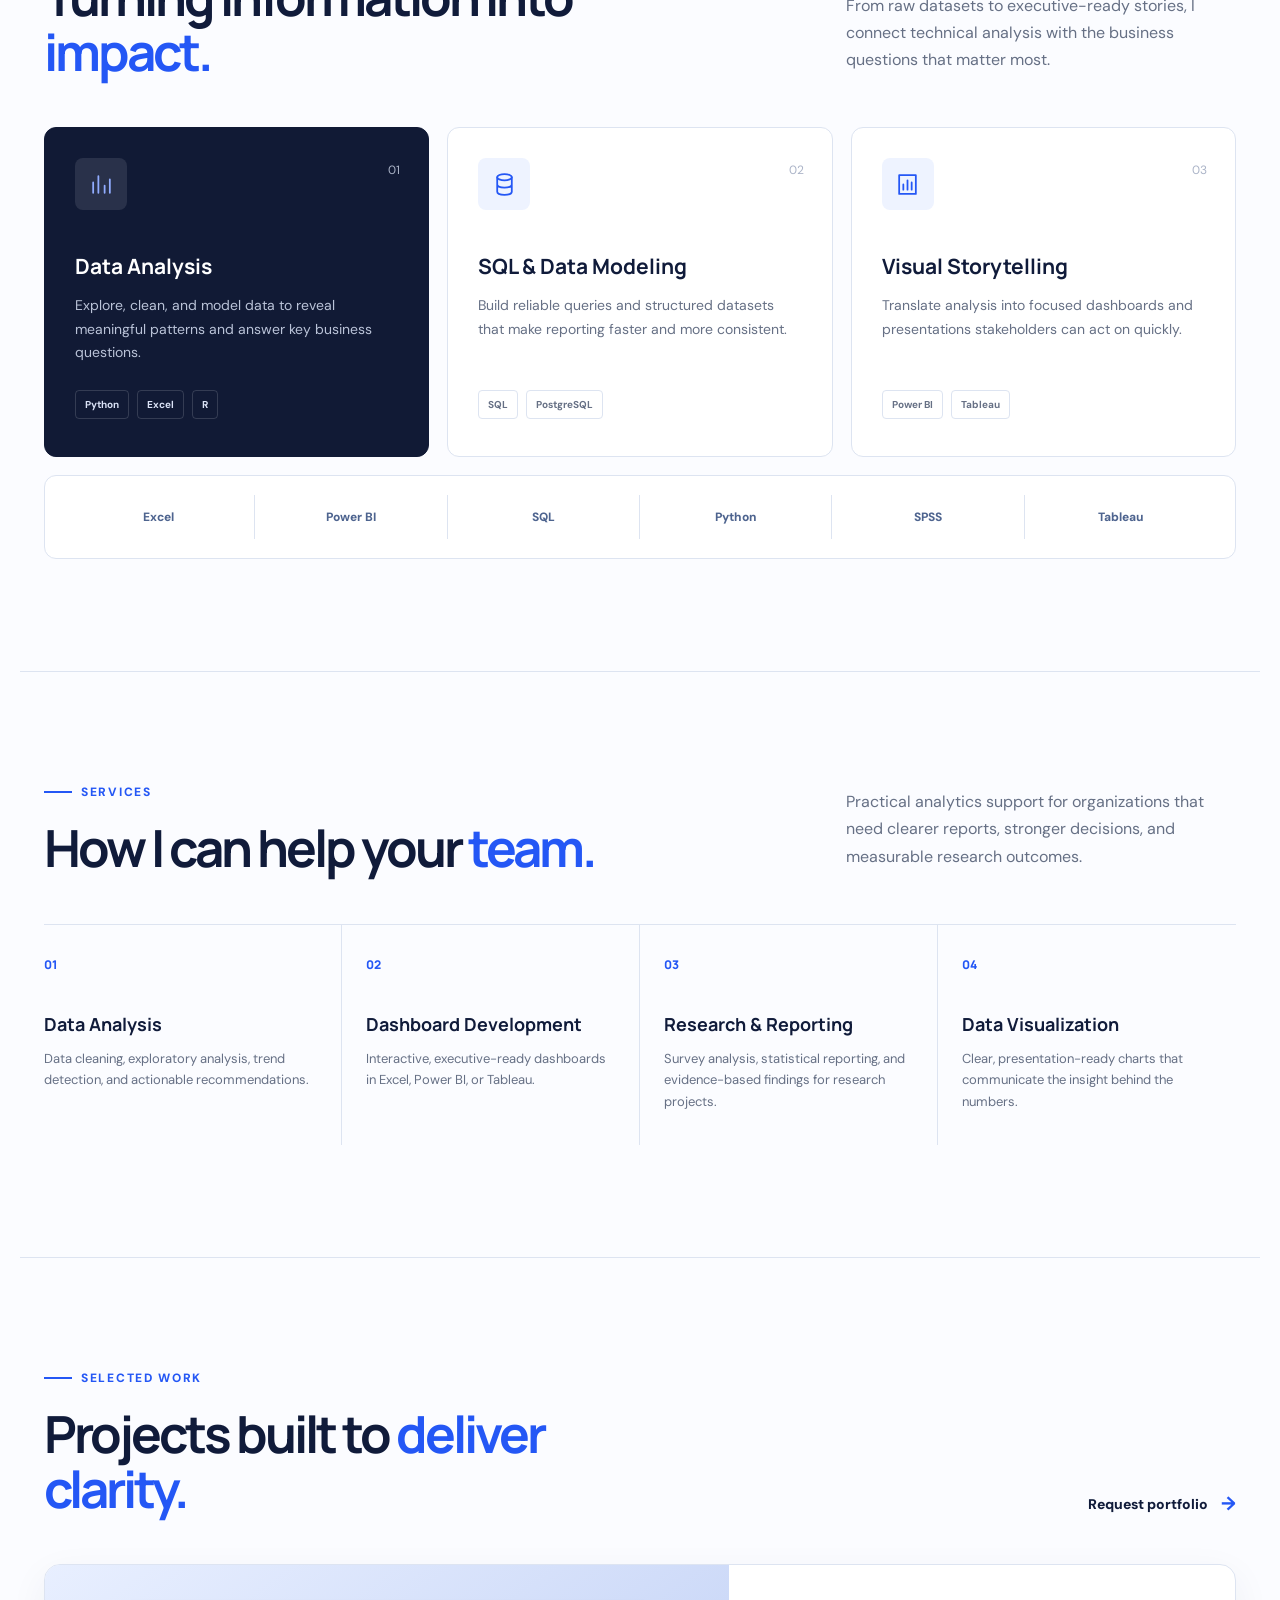
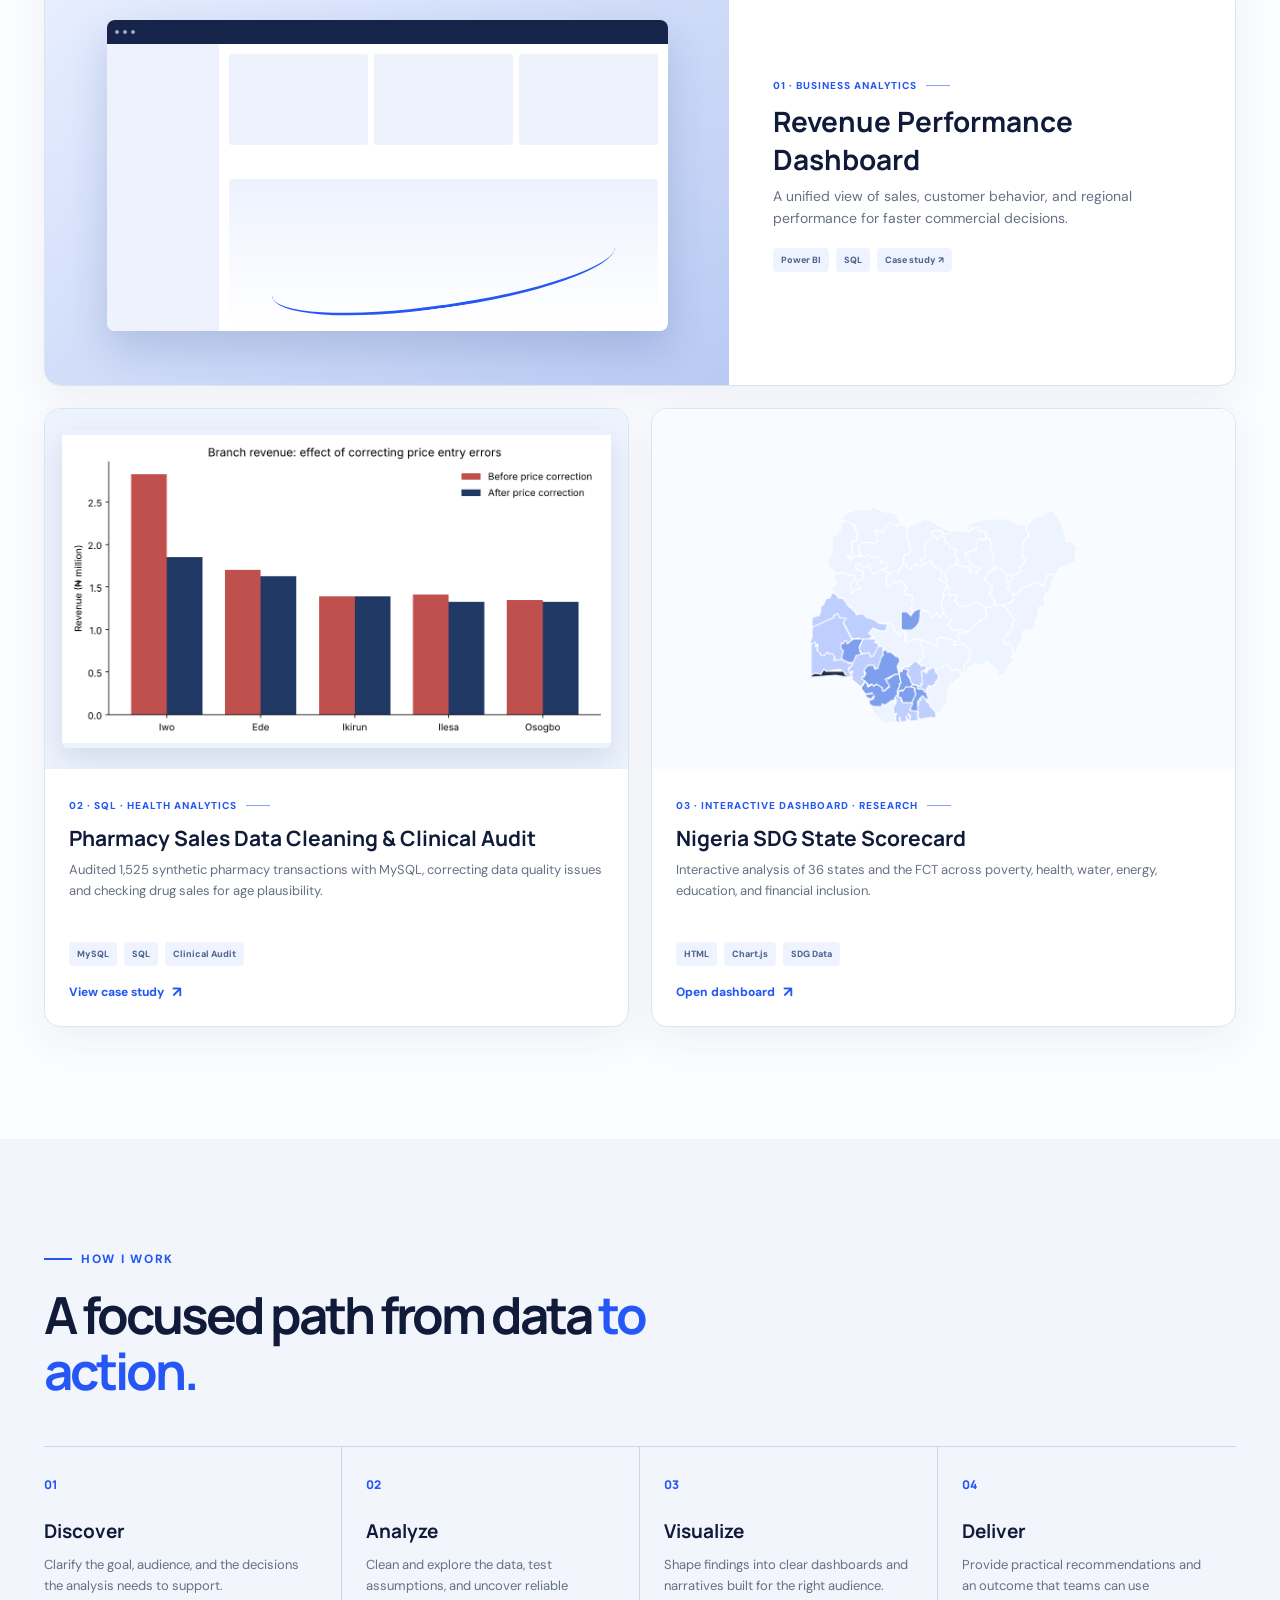
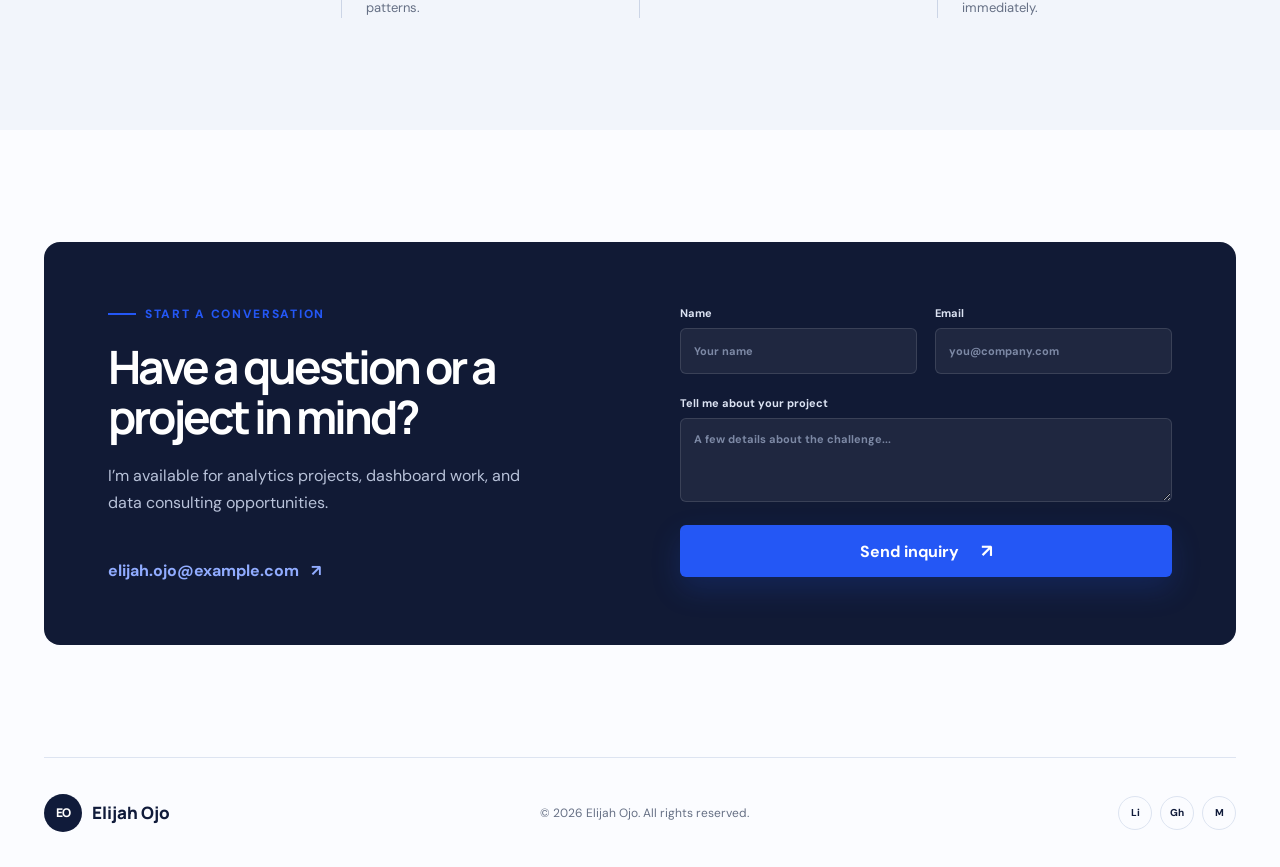
==== commit 4e518b2a: "Replace SDG card preview with live map image" ====
--- a/index.html
+++ b/index.html
@@ -280,25 +280,10 @@
 
           <article class="project-card sdg-project">
             <div class="project-art sdg-art">
-              <div class="sdg-preview" aria-hidden="true">
-                <div class="sdg-preview-head">
-                  <span>SDG STATE SCORECARD</span>
-                  <strong>Nigeria</strong>
-                </div>
-                <div class="sdg-kpis">
-                  <i><b>88.8</b><small>Lagos</small></i>
-                  <i><b>15.3</b><small>Jigawa</small></i>
-                  <i><b>r=.73</b><small>Inclusion</small></i>
-                </div>
-                <div class="sdg-bars">
-                  <span style="--h:92%"></span>
-                  <span style="--h:76%"></span>
-                  <span style="--h:68%"></span>
-                  <span style="--h:57%"></span>
-                  <span style="--h:44%"></span>
-                  <span style="--h:24%"></span>
-                </div>
-              </div>
+              <img
+                src="assets/nigeria-sdg-map-preview.png"
+                alt="Interactive Nigeria SDG state scorecard map"
+              />
             </div>
             <div class="project-info">
               <span class="project-index">03 · Interactive Dashboard · Research</span>
--- a/styles.css
+++ b/styles.css
@@ -295,6 +295,12 @@
 .pharmacy-project .project-info,
 .sdg-project .project-info { min-height: 230px; }
 .sdg-art { background: radial-gradient(circle at 70% 20%,#dce8ff 0,#edf3ff 24%,#dce6f7 100%); }
+.sdg-art img {
+  width: 100%; height: 100%; display: block; object-fit: cover;
+  object-position: center;
+  transition: transform .45s cubic-bezier(.2,.7,.2,1);
+}
+.sdg-project:hover .sdg-art img { transform: scale(1.025); }
 .case-study-modal {
   width: min(1040px, calc(100vw - 32px)); max-height: calc(100vh - 40px);
   padding: 44px; border: 0; border-radius: 16px; color: var(--ink);
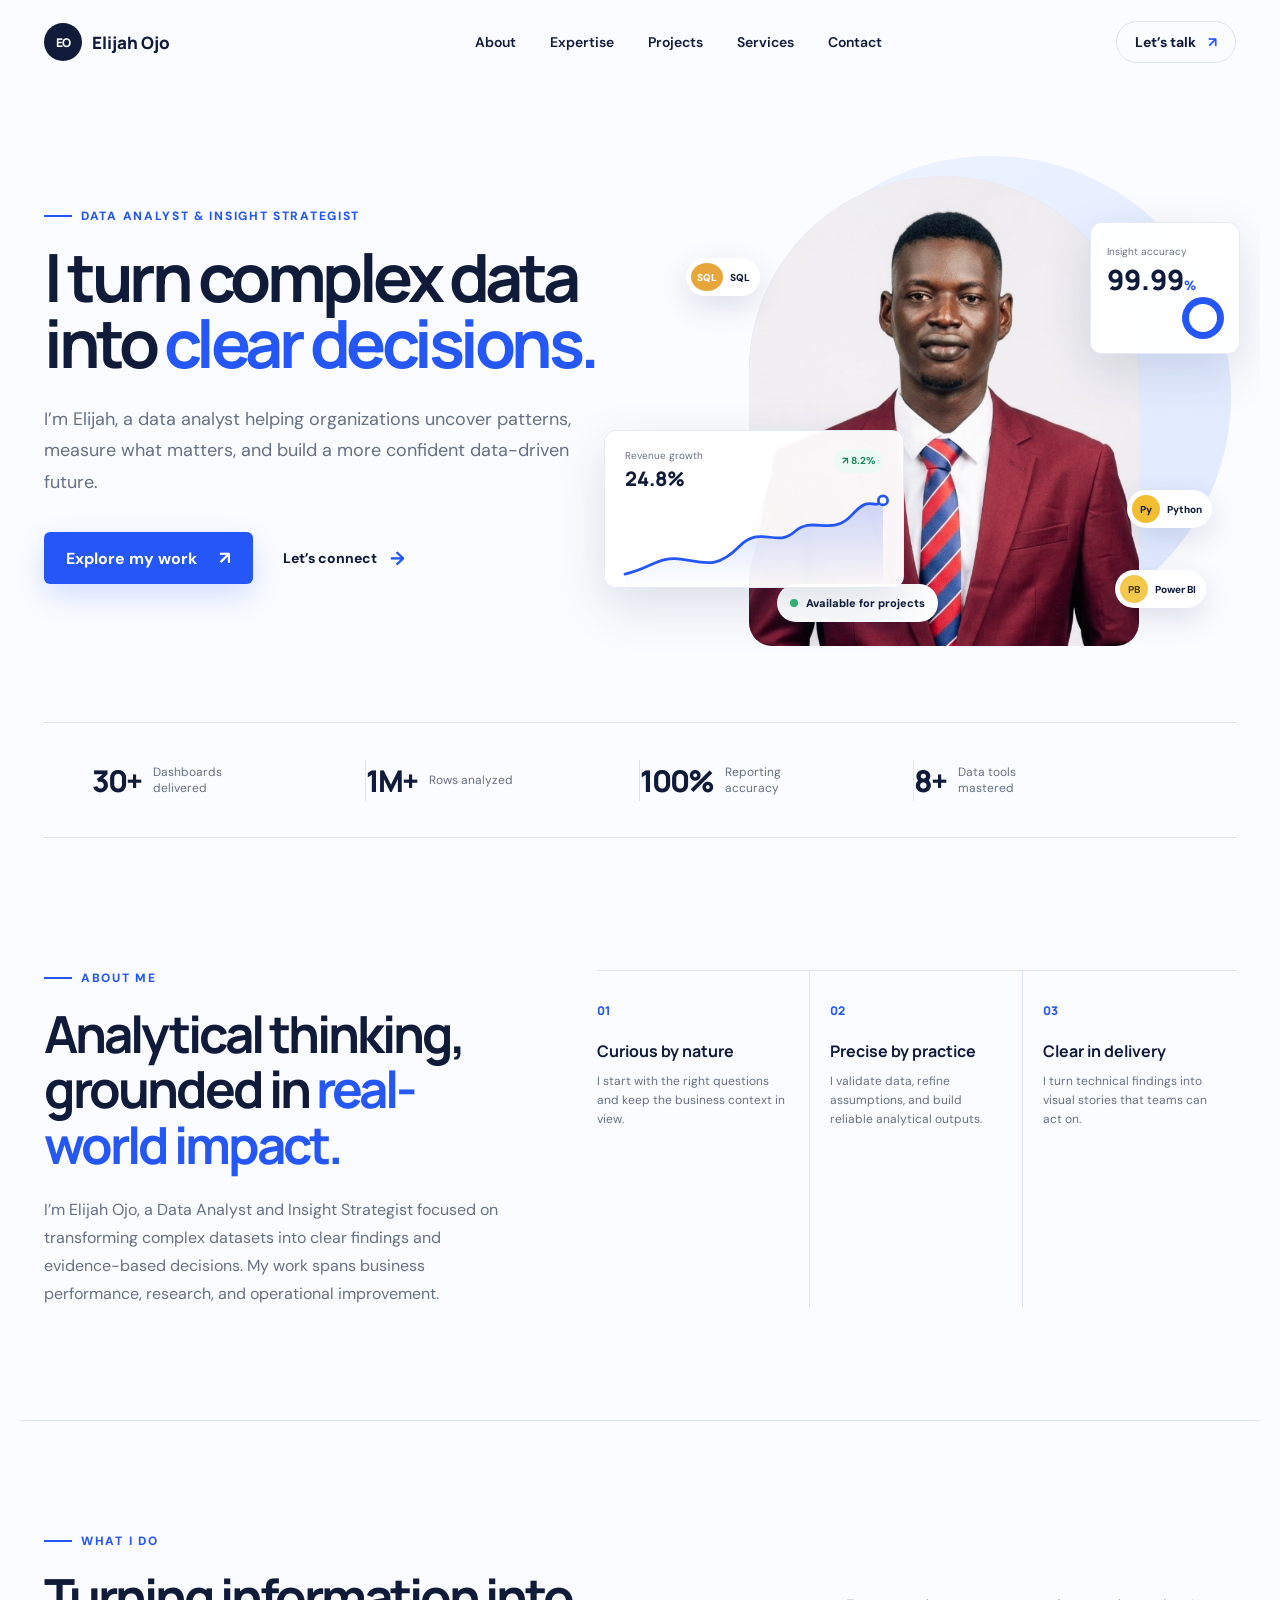
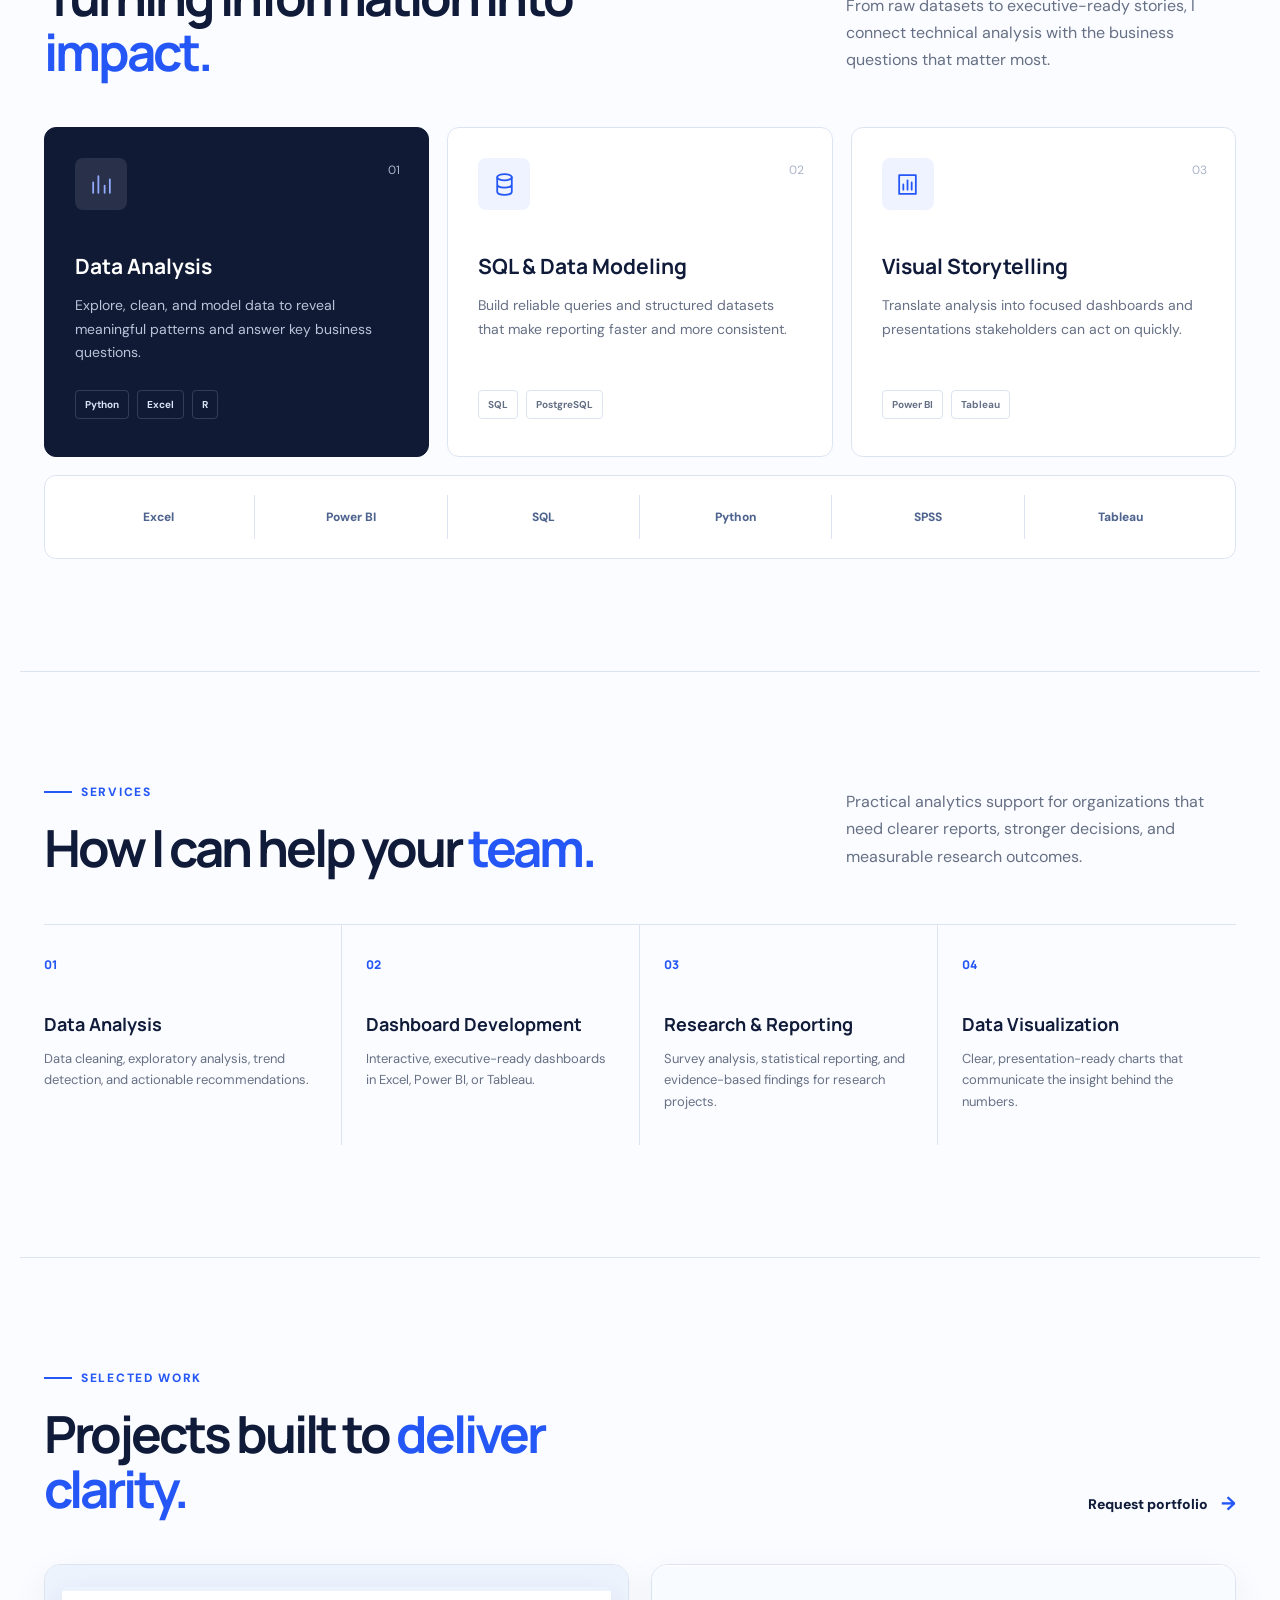
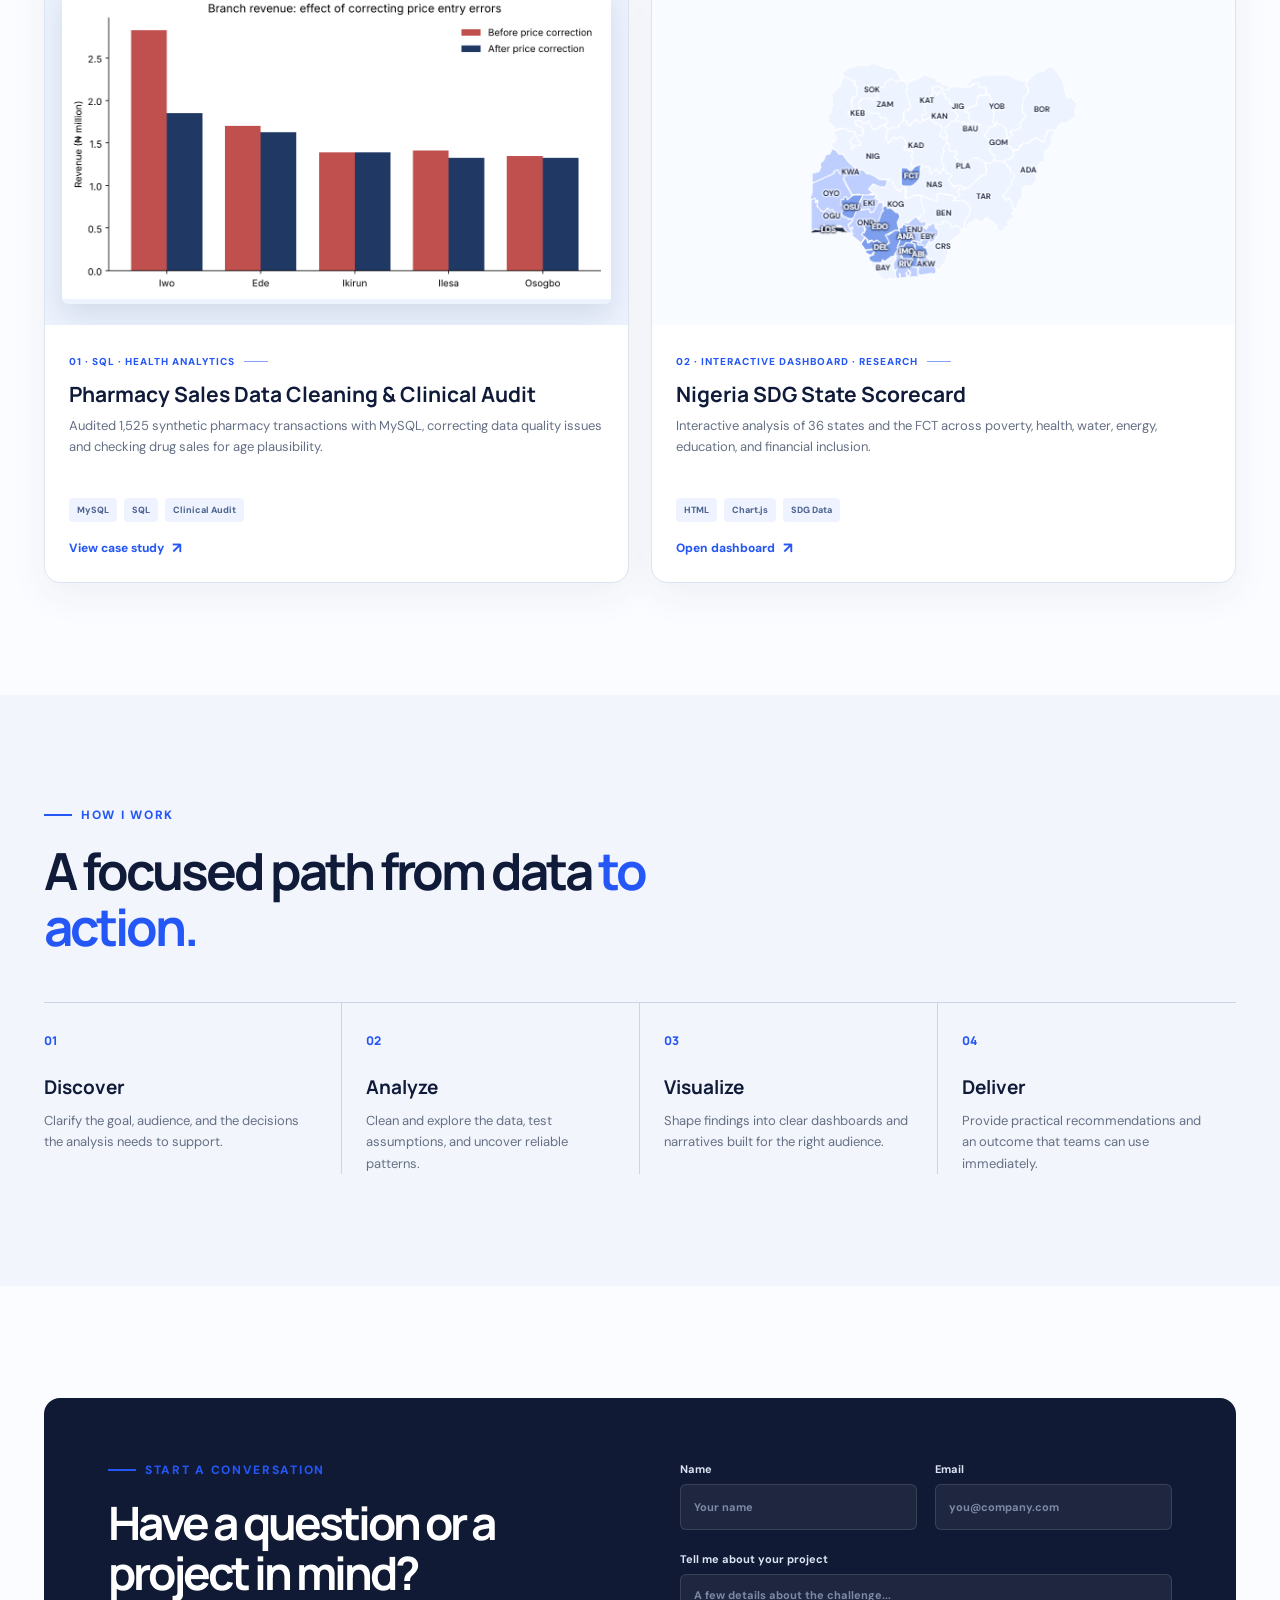
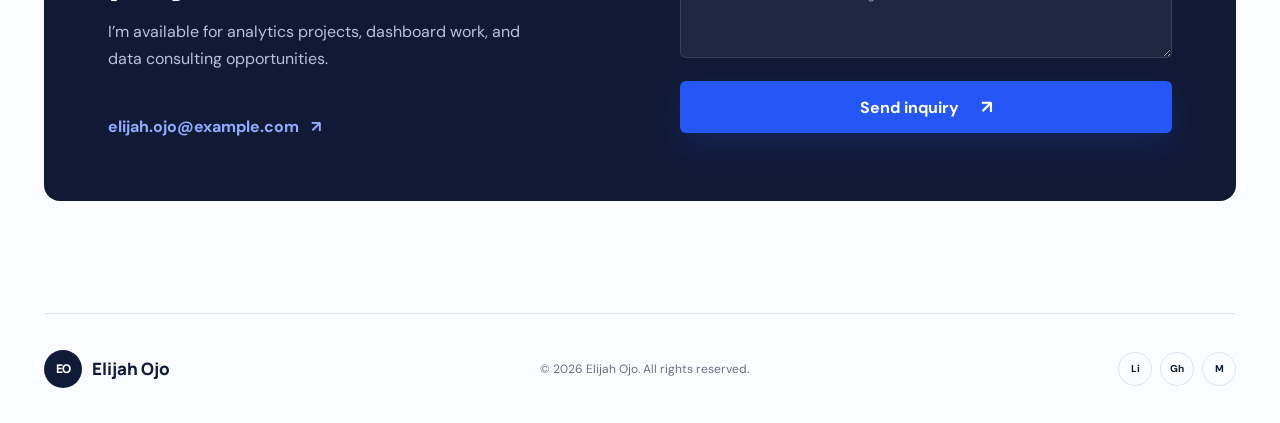
==== commit 6245e7e6: "Remove placeholder projects from portfolio showcase" ====
--- a/index.html
+++ b/index.html
@@ -232,27 +232,6 @@
         </div>
 
         <div class="project-grid">
-          <article class="project-card project-large">
-            <div class="project-art art-sales">
-              <div class="art-window">
-                <div class="art-toolbar"><span></span><span></span><span></span></div>
-                <div class="dashboard-layout">
-                  <div class="dashboard-side"></div>
-                  <div class="dashboard-main">
-                    <div class="dashboard-kpis"><i></i><i></i><i></i></div>
-                    <div class="dashboard-chart"><span></span></div>
-                  </div>
-                </div>
-              </div>
-            </div>
-            <div class="project-info">
-              <span class="project-index">01 · Business Analytics</span>
-              <h3>Revenue Performance Dashboard</h3>
-              <p>A unified view of sales, customer behavior, and regional performance for faster commercial decisions.</p>
-              <div class="project-meta"><span>Power BI</span><span>SQL</span><span>Case study ↗</span></div>
-            </div>
-          </article>
-
           <article class="project-card pharmacy-project">
             <div class="project-art pharmacy-art">
               <img
@@ -261,7 +240,7 @@
               />
             </div>
             <div class="project-info">
-              <span class="project-index">02 · SQL · Health Analytics</span>
+              <span class="project-index">01 · SQL · Health Analytics</span>
               <h3>Pharmacy Sales Data Cleaning &amp; Clinical Audit</h3>
               <p>
                 Audited 1,525 synthetic pharmacy transactions with MySQL, correcting
@@ -286,7 +265,7 @@
               />
             </div>
             <div class="project-info">
-              <span class="project-index">03 · Interactive Dashboard · Research</span>
+              <span class="project-index">02 · Interactive Dashboard · Research</span>
               <h3>Nigeria SDG State Scorecard</h3>
               <p>
                 Interactive analysis of 36 states and the FCT across poverty,
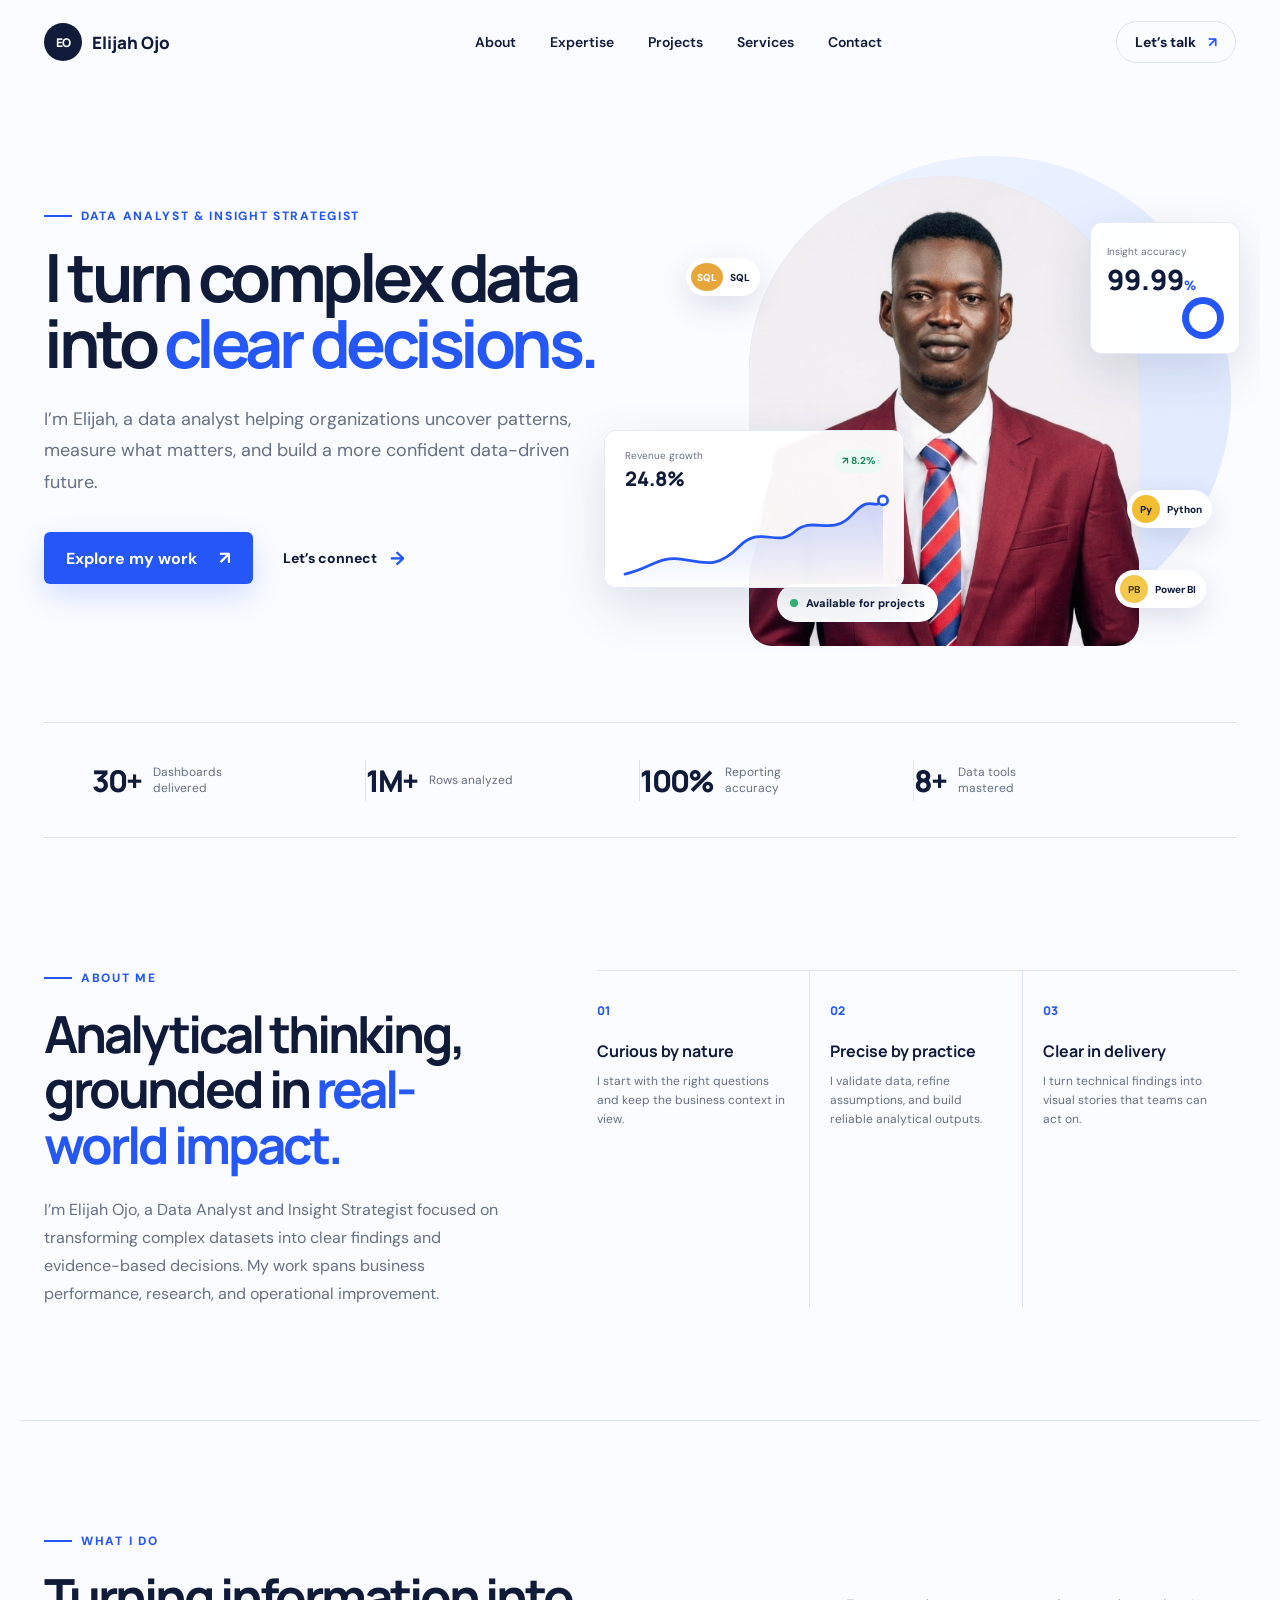
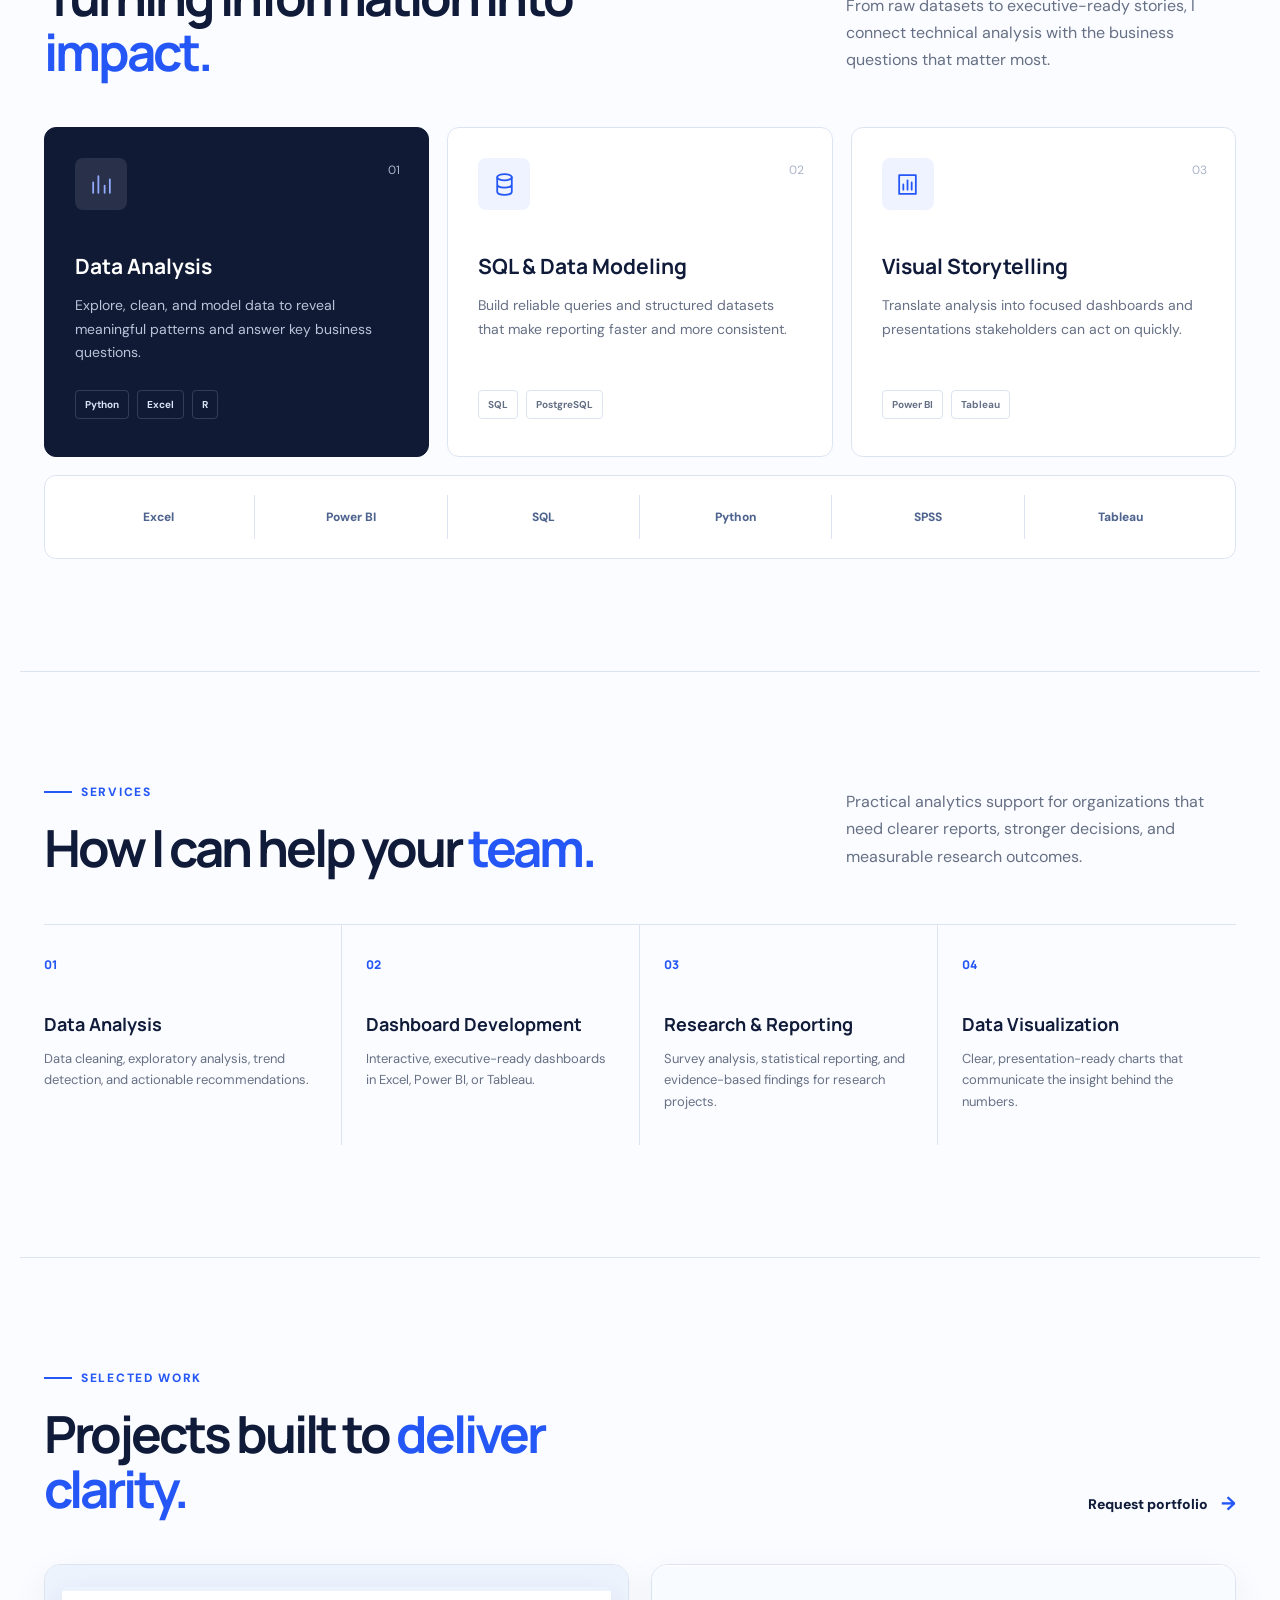
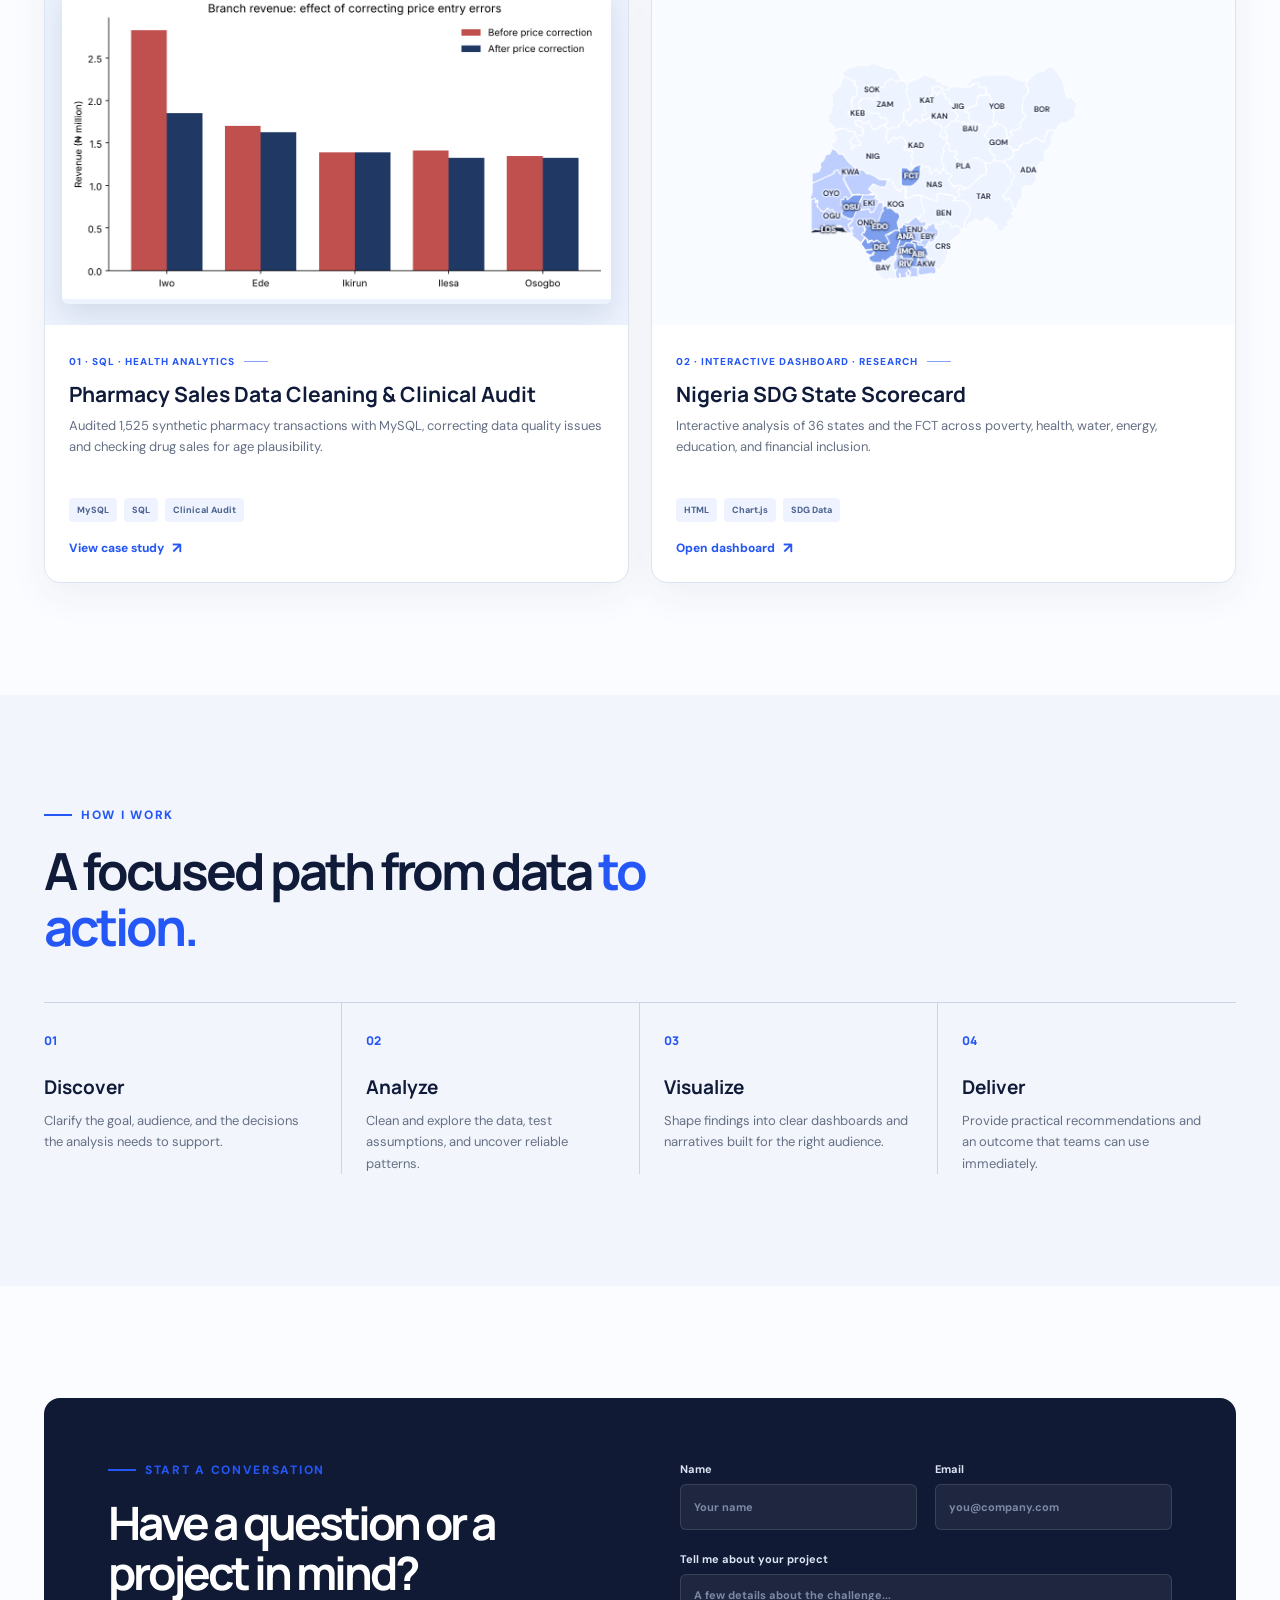
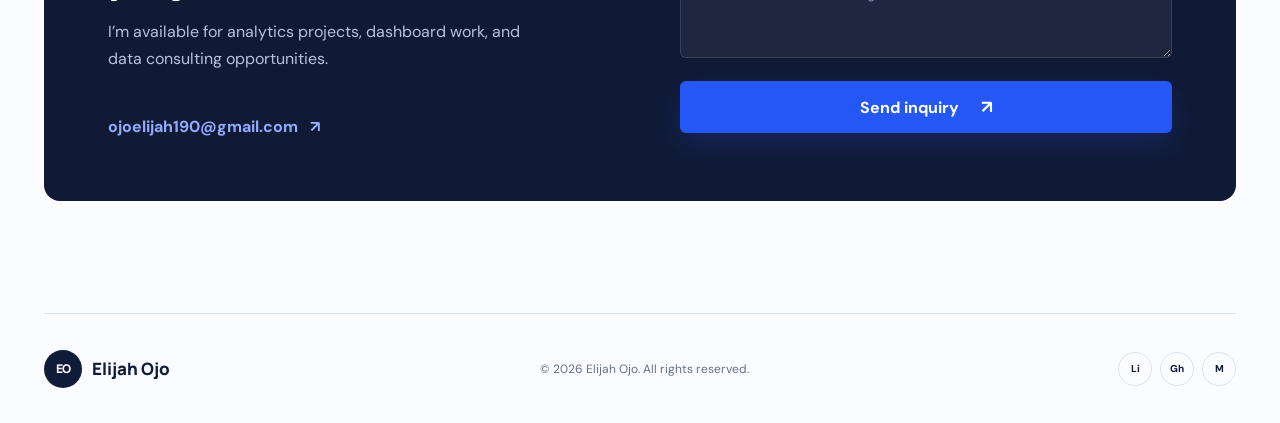
==== commit 659a4e81: "Replace placeholder contact email" ====
--- a/index.html
+++ b/index.html
@@ -371,7 +371,7 @@
           <p class="eyebrow"><span></span> Start a conversation</p>
           <h2>Have a question or a project in mind?</h2>
           <p>I’m available for analytics projects, dashboard work, and data consulting opportunities.</p>
-          <a href="mailto:elijah.ojo@example.com">elijah.ojo@example.com <span>↗</span></a>
+          <a href="mailto:ojoelijah190@gmail.com">ojoelijah190@gmail.com <span>↗</span></a>
         </div>
         <form class="contact-form" action="#" method="post">
           <label>
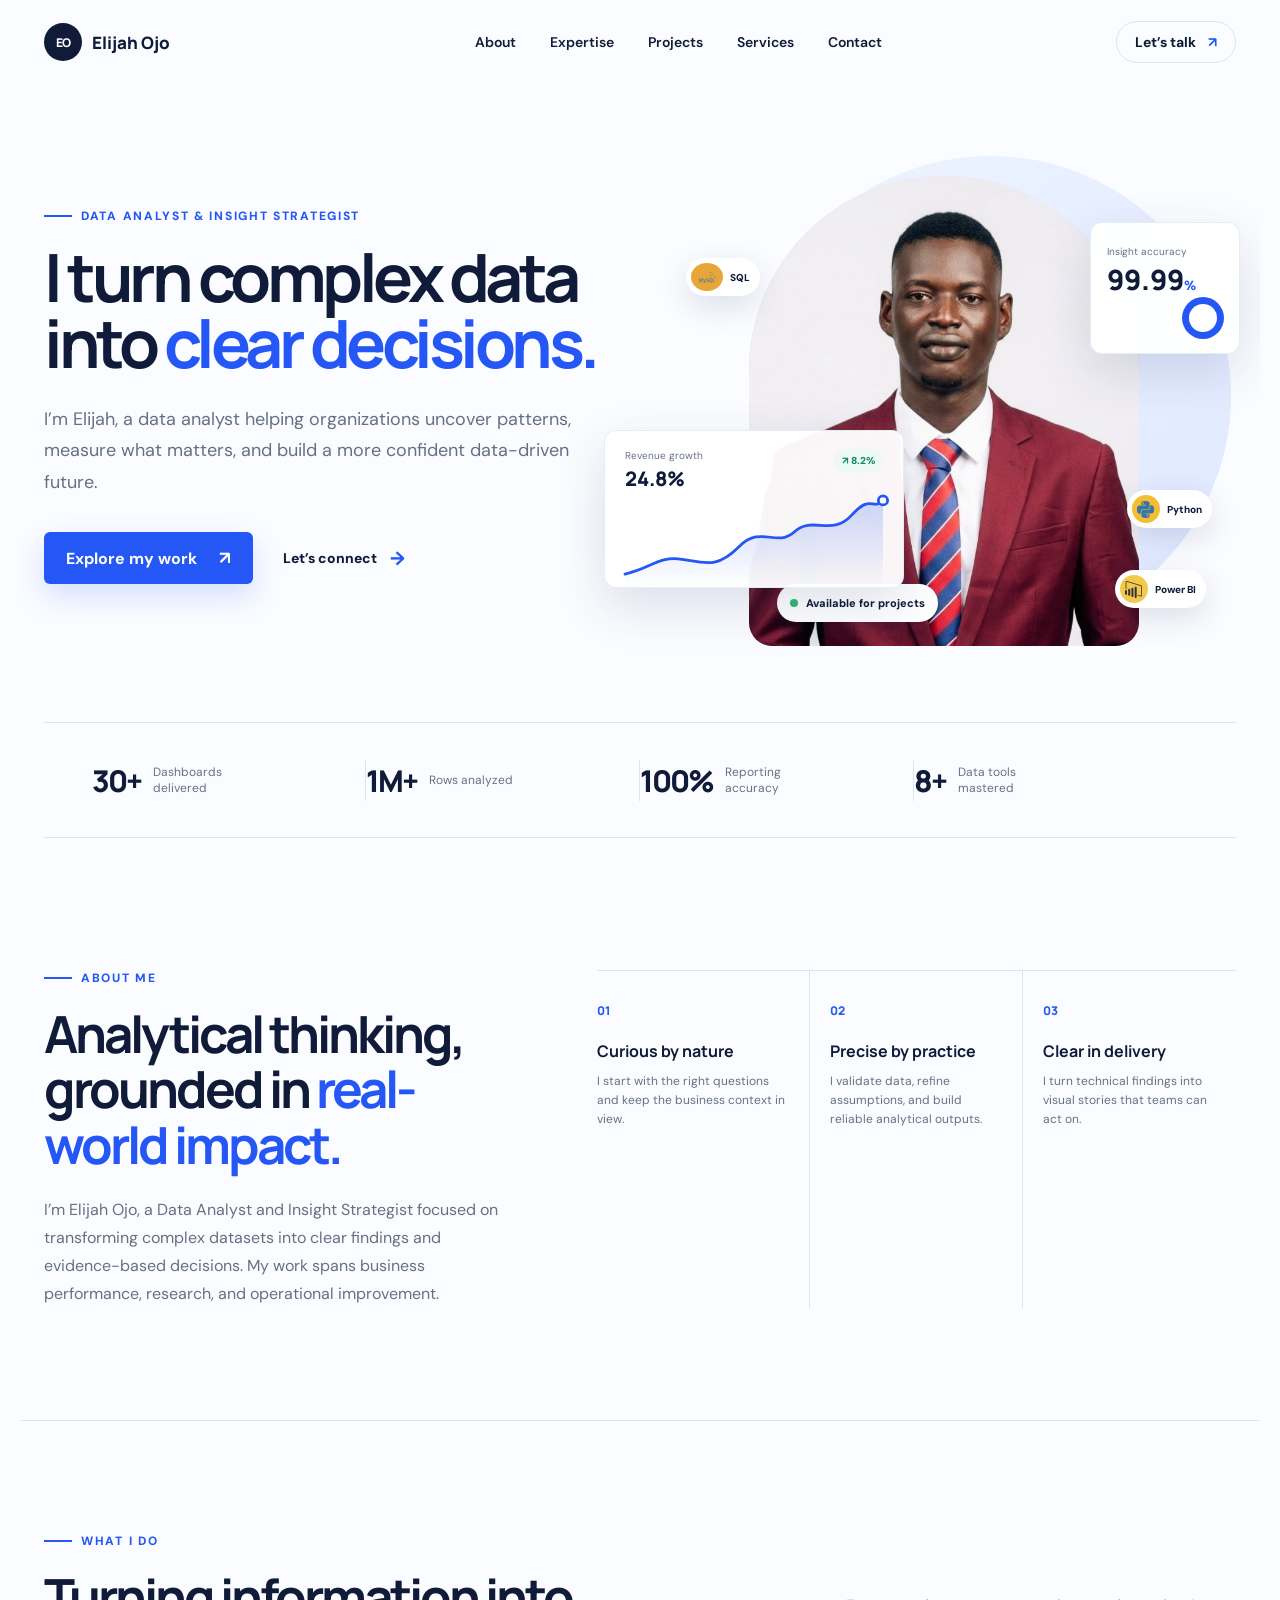
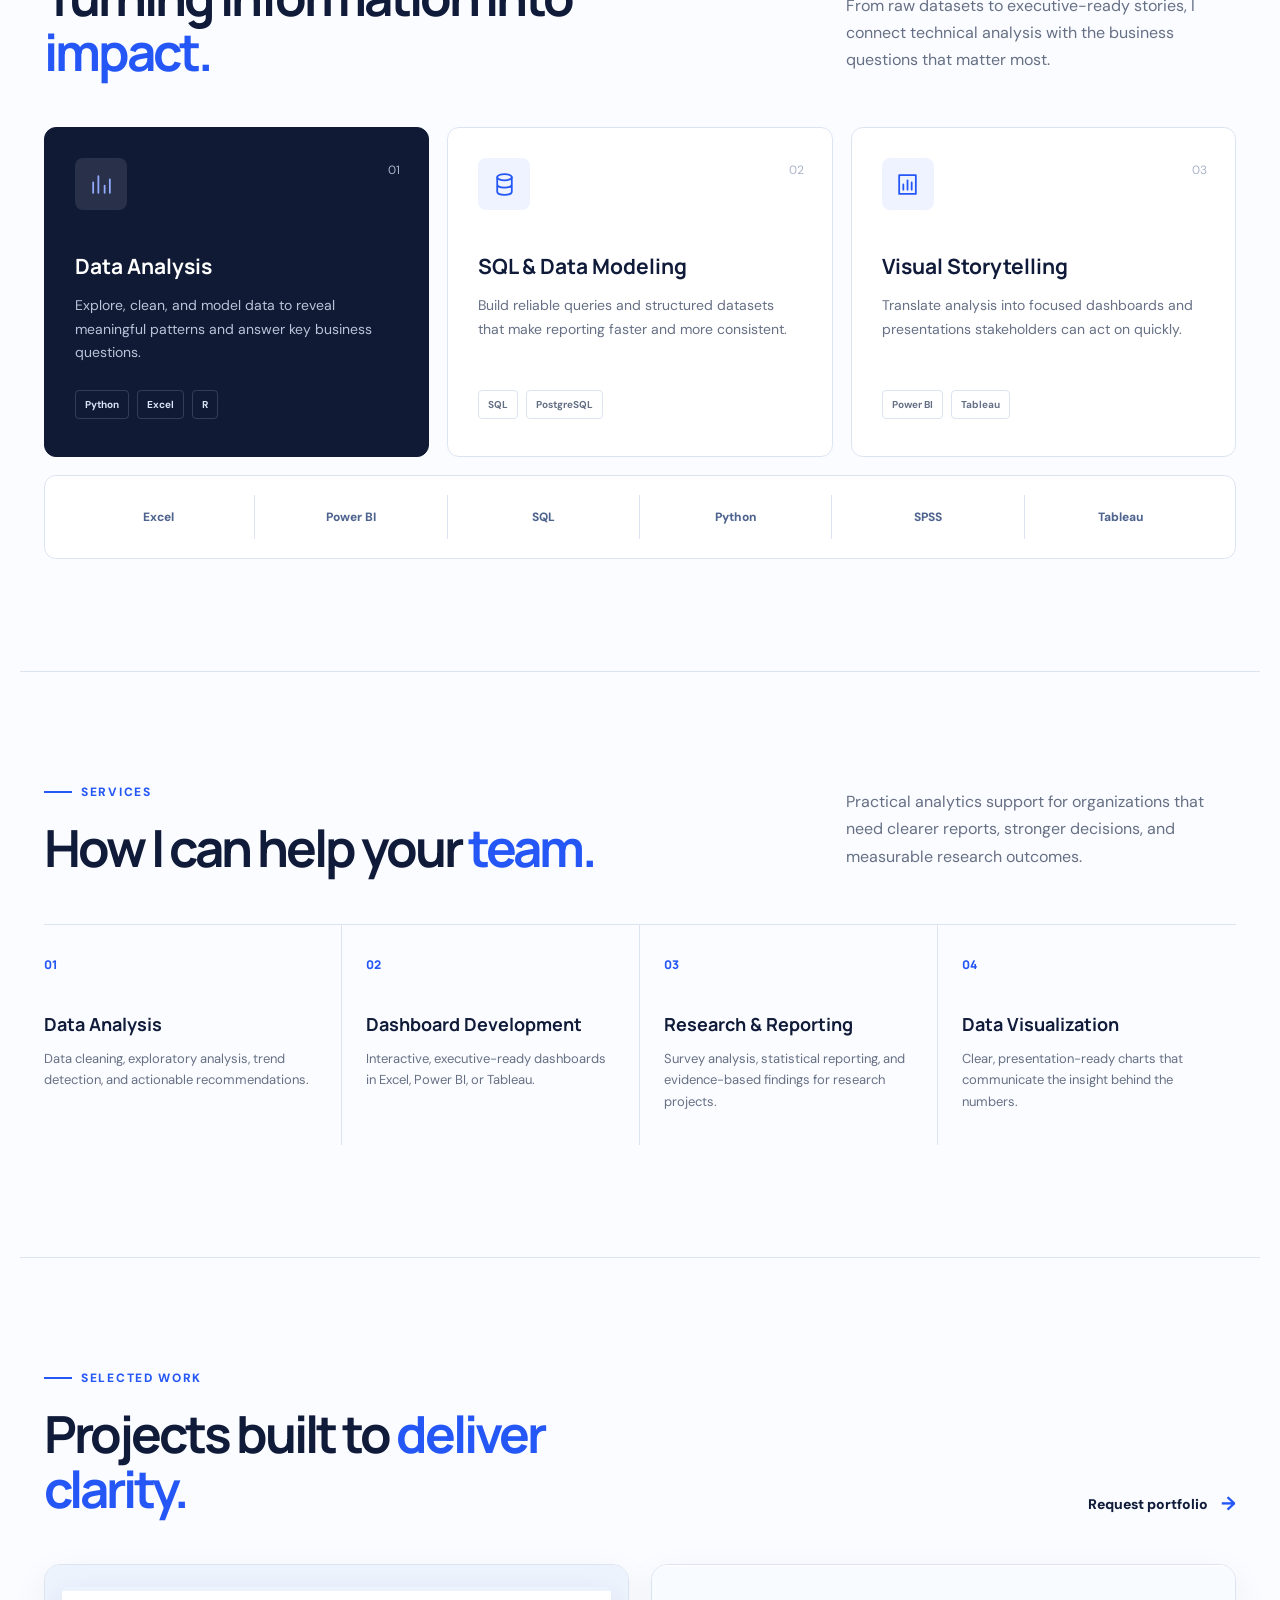
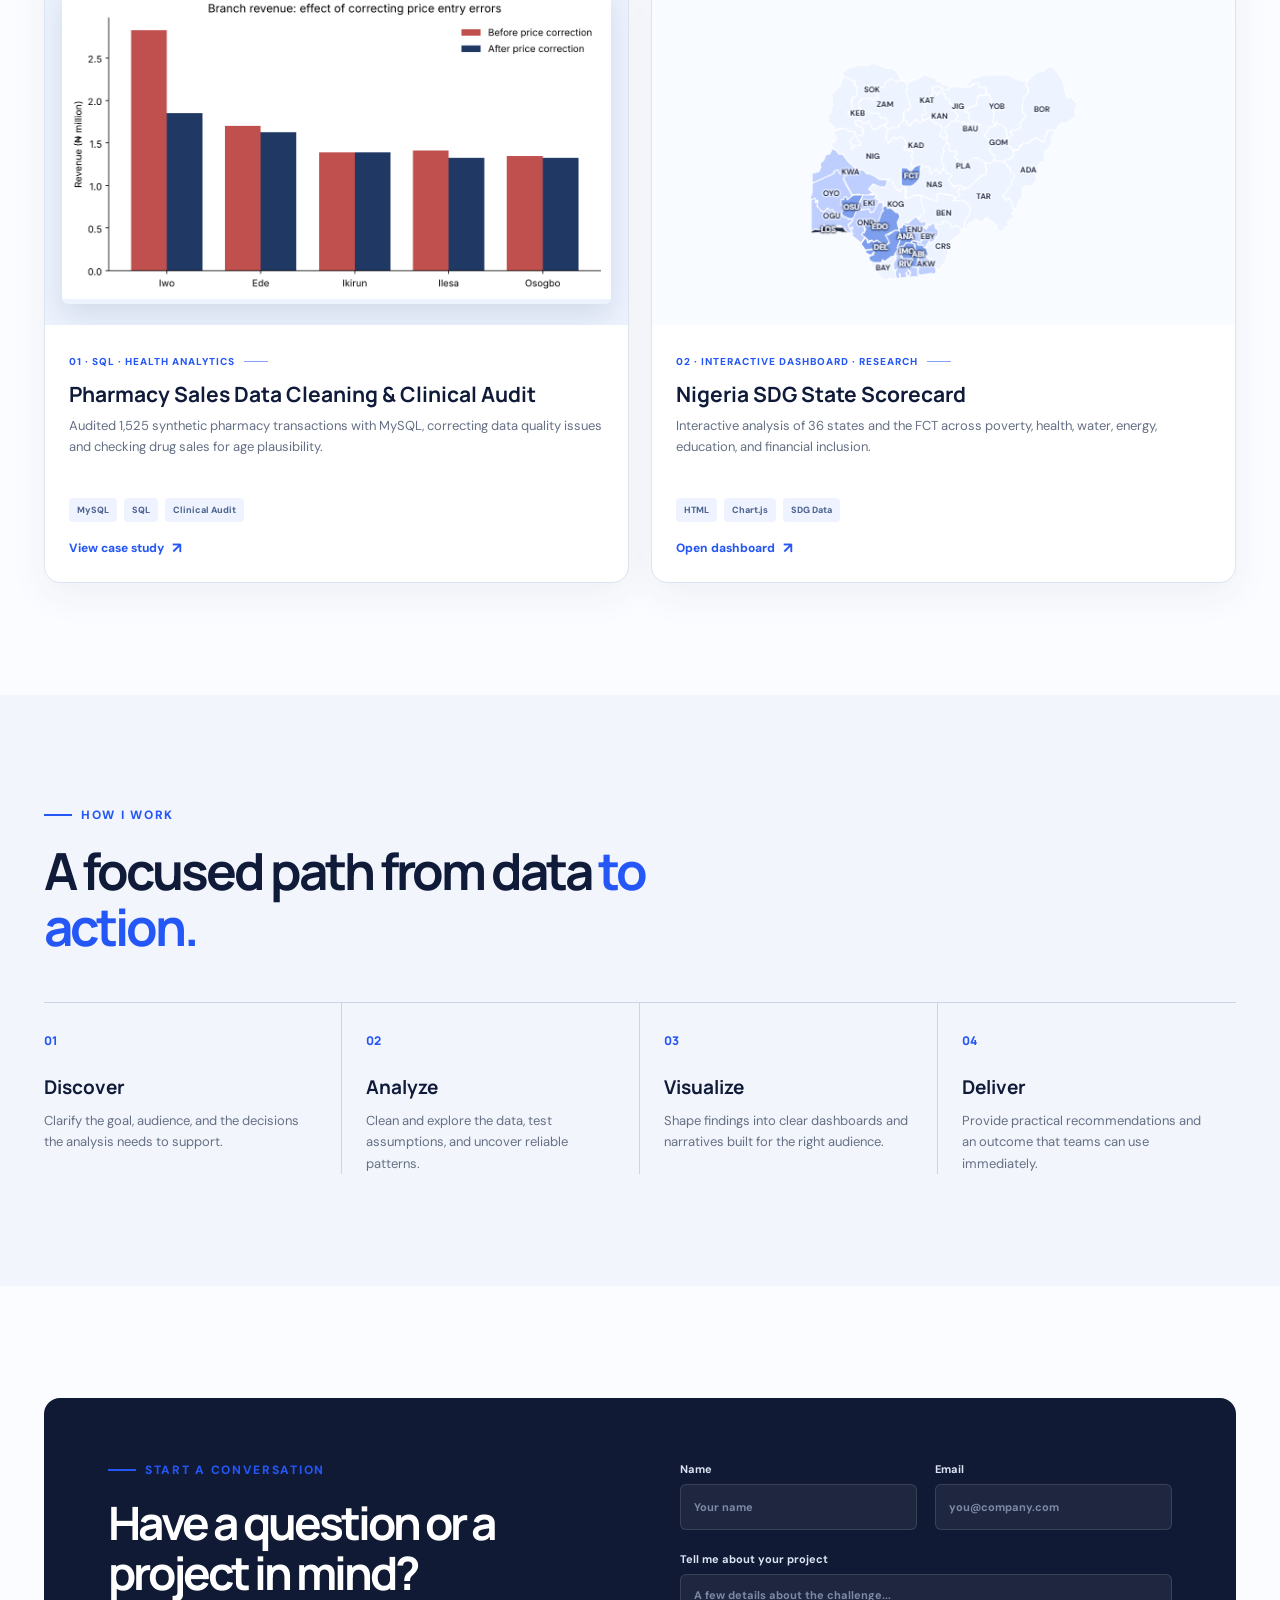
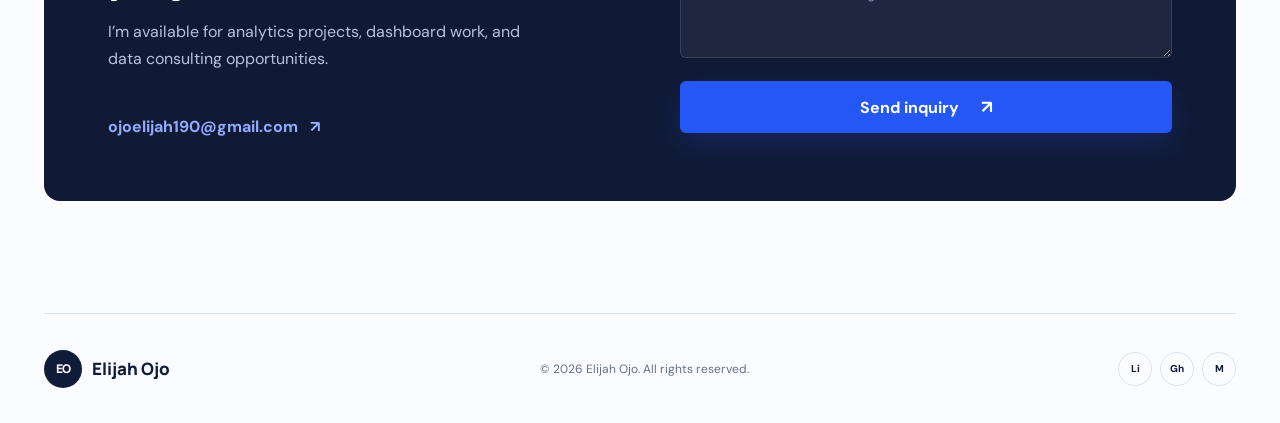
==== commit ab92446c: "Use official Python SQL and Power BI logo assets" ====
--- a/index.html
+++ b/index.html
@@ -102,9 +102,9 @@
             <div class="mini-ring" aria-hidden="true"></div>
           </div>
 
-          <div class="tool-chip chip-python"><span>Py</span> Python</div>
-          <div class="tool-chip chip-sql"><span>SQL</span> SQL</div>
-          <div class="tool-chip chip-power"><span>PB</span> Power BI</div>
+          <div class="tool-chip chip-python"><span><img src="assets/python-logo.svg" alt="" /></span> Python</div>
+          <div class="tool-chip chip-sql"><span><img src="assets/sql-logo.svg" alt="" /></span> SQL</div>
+          <div class="tool-chip chip-power"><span><img src="assets/power-bi-logo.svg" alt="" /></span> Power BI</div>
         </div>
       </section>
 
--- a/styles.css
+++ b/styles.css
@@ -147,6 +147,7 @@
   font-size: 10px; font-weight: 800; box-shadow: 0 10px 30px rgba(30,48,96,.14);
 }
 .tool-chip span { width: 28px; height: 28px; display: grid; place-items: center; border-radius: 50%; color: white; }
+.tool-chip span img { width: 17px; height: 17px; display: block; object-fit: contain; }
 .chip-python { right: 24px; bottom: 118px; }
 .chip-python span { background: #f3be32; color: #17203c; }
 .chip-sql { left: 82px; top: 112px; }
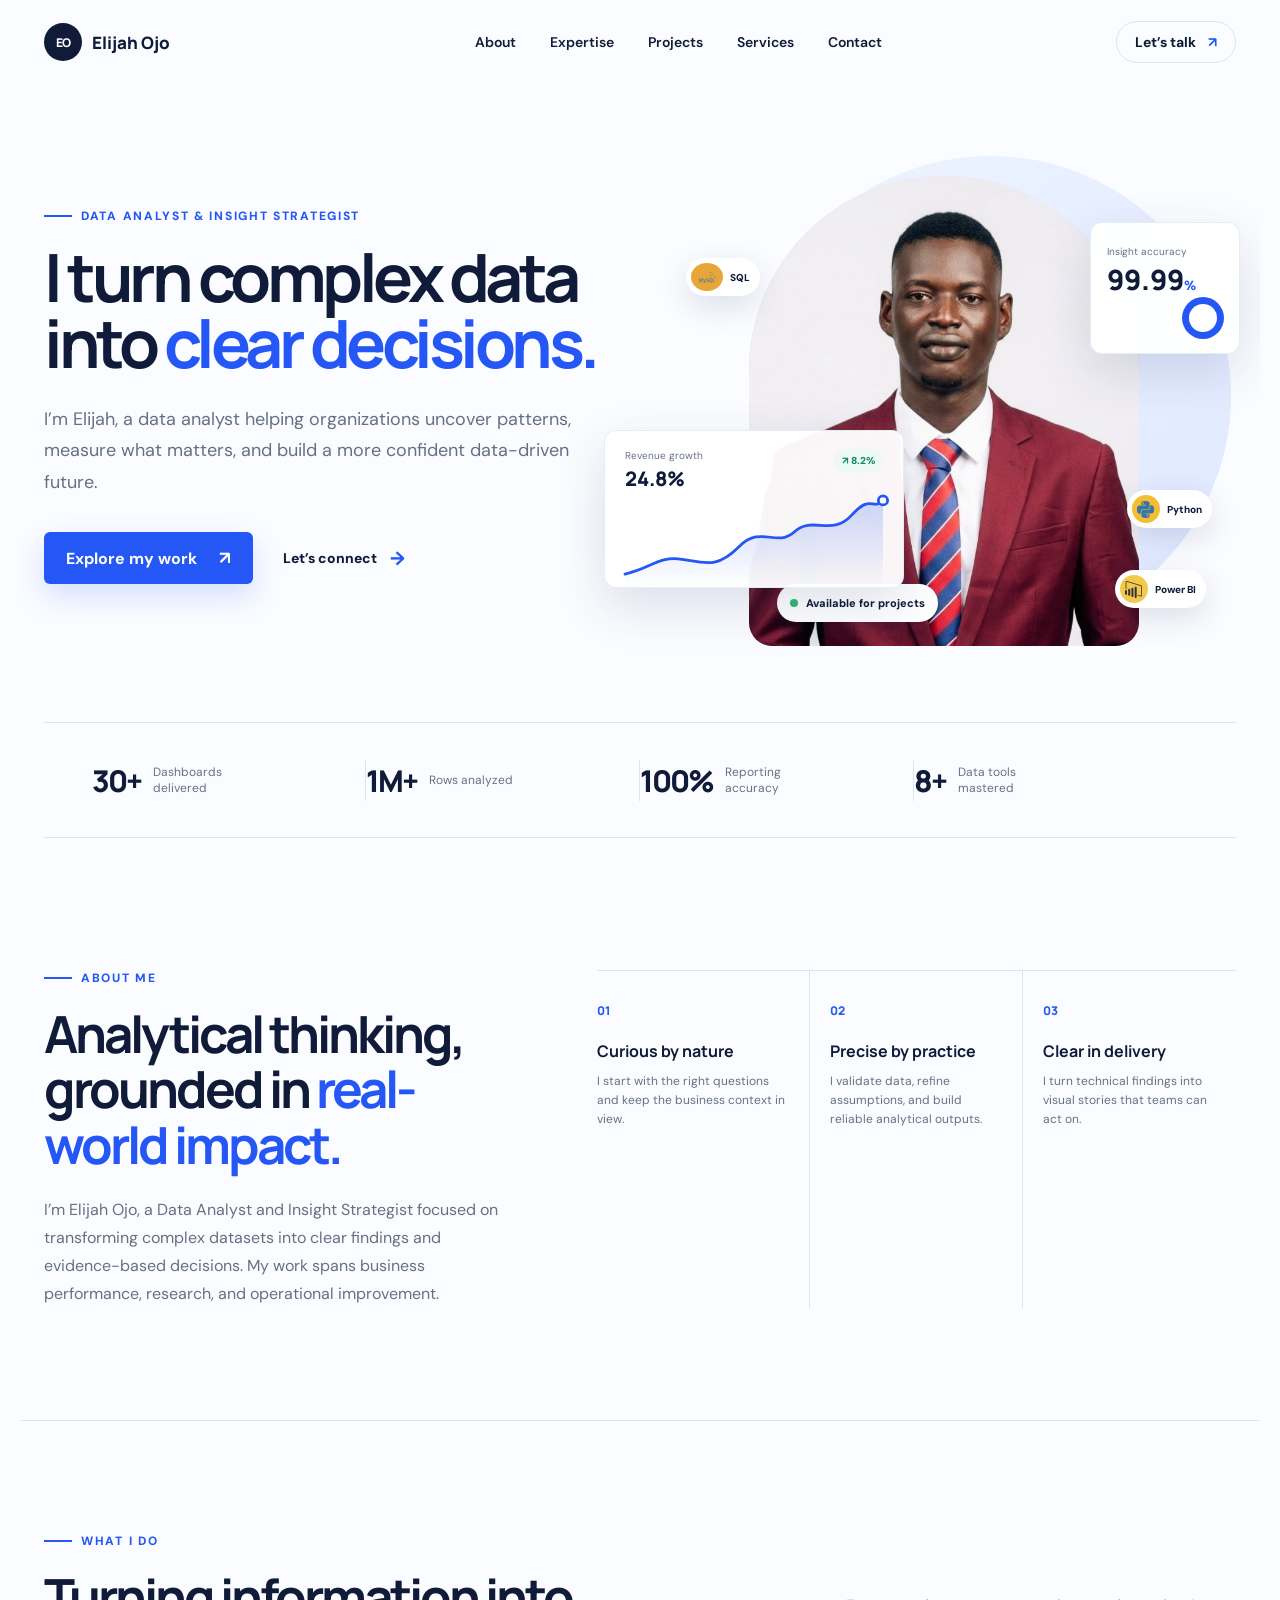
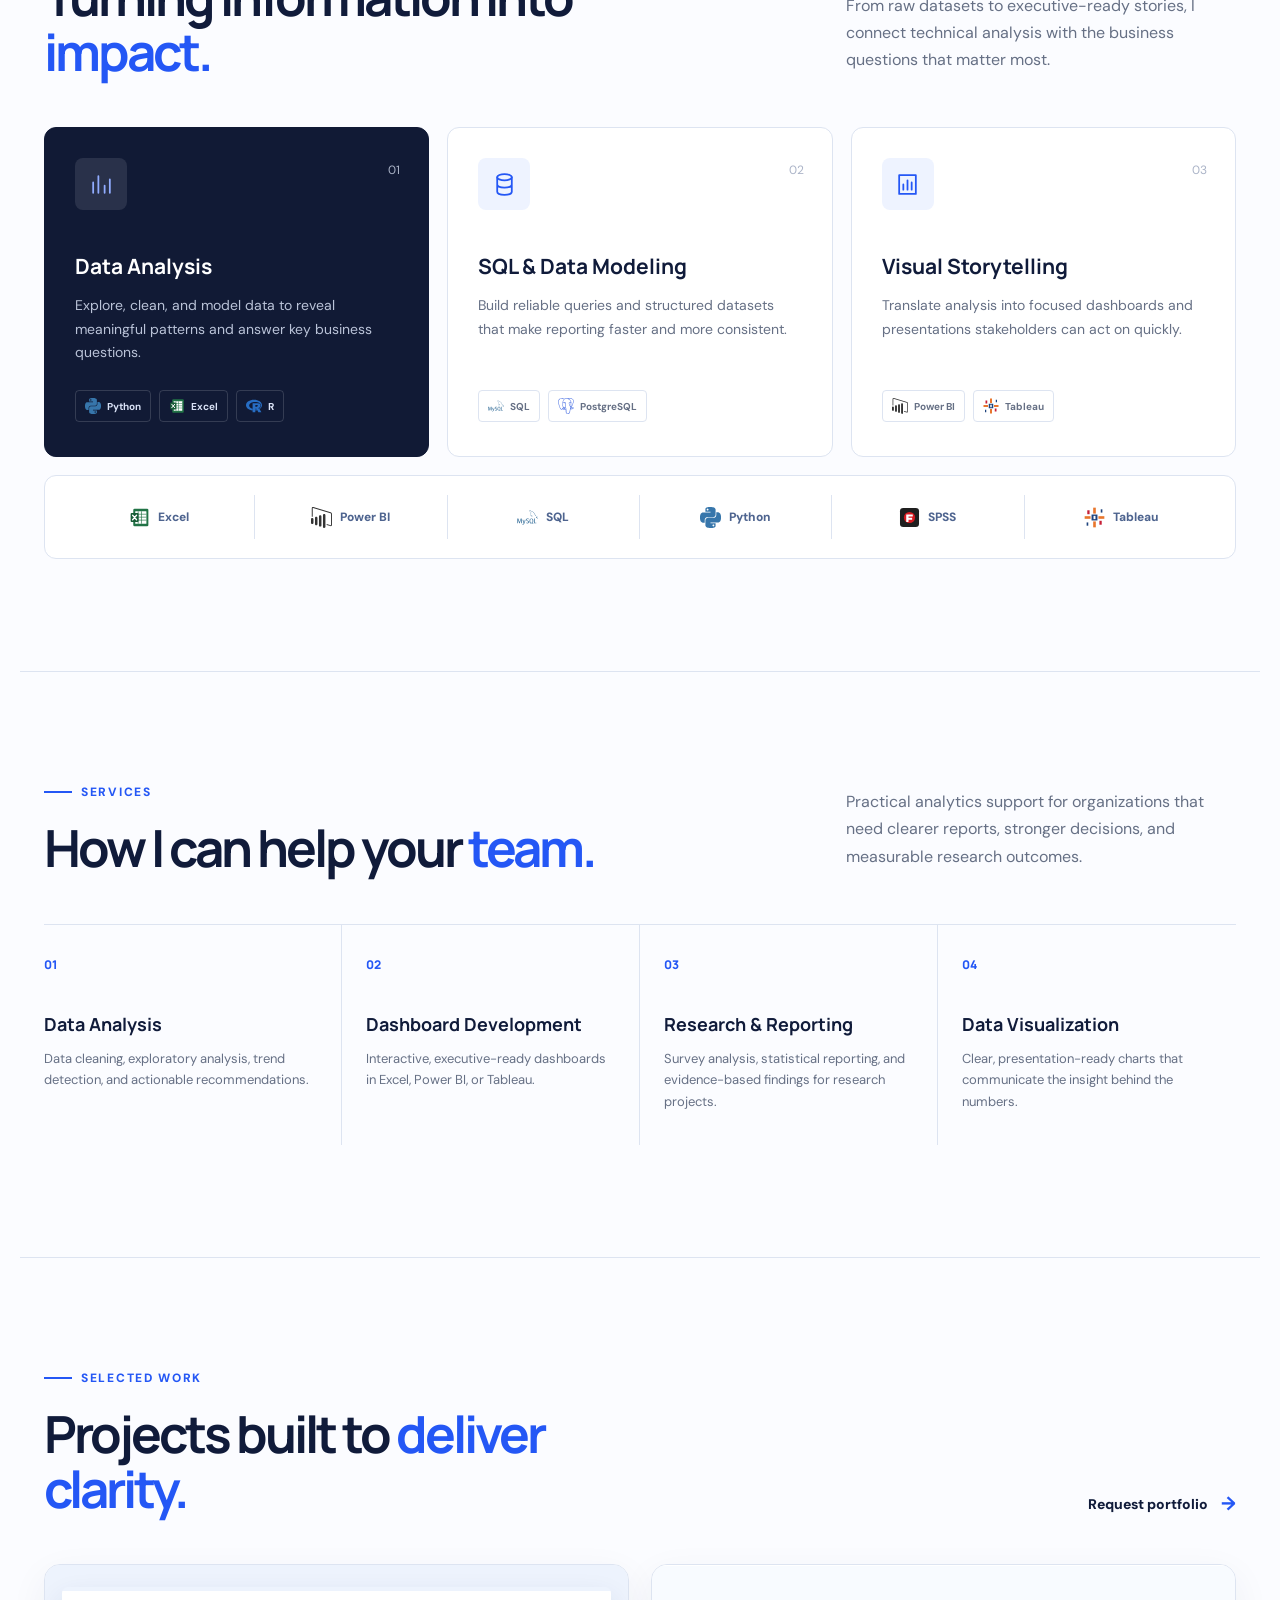
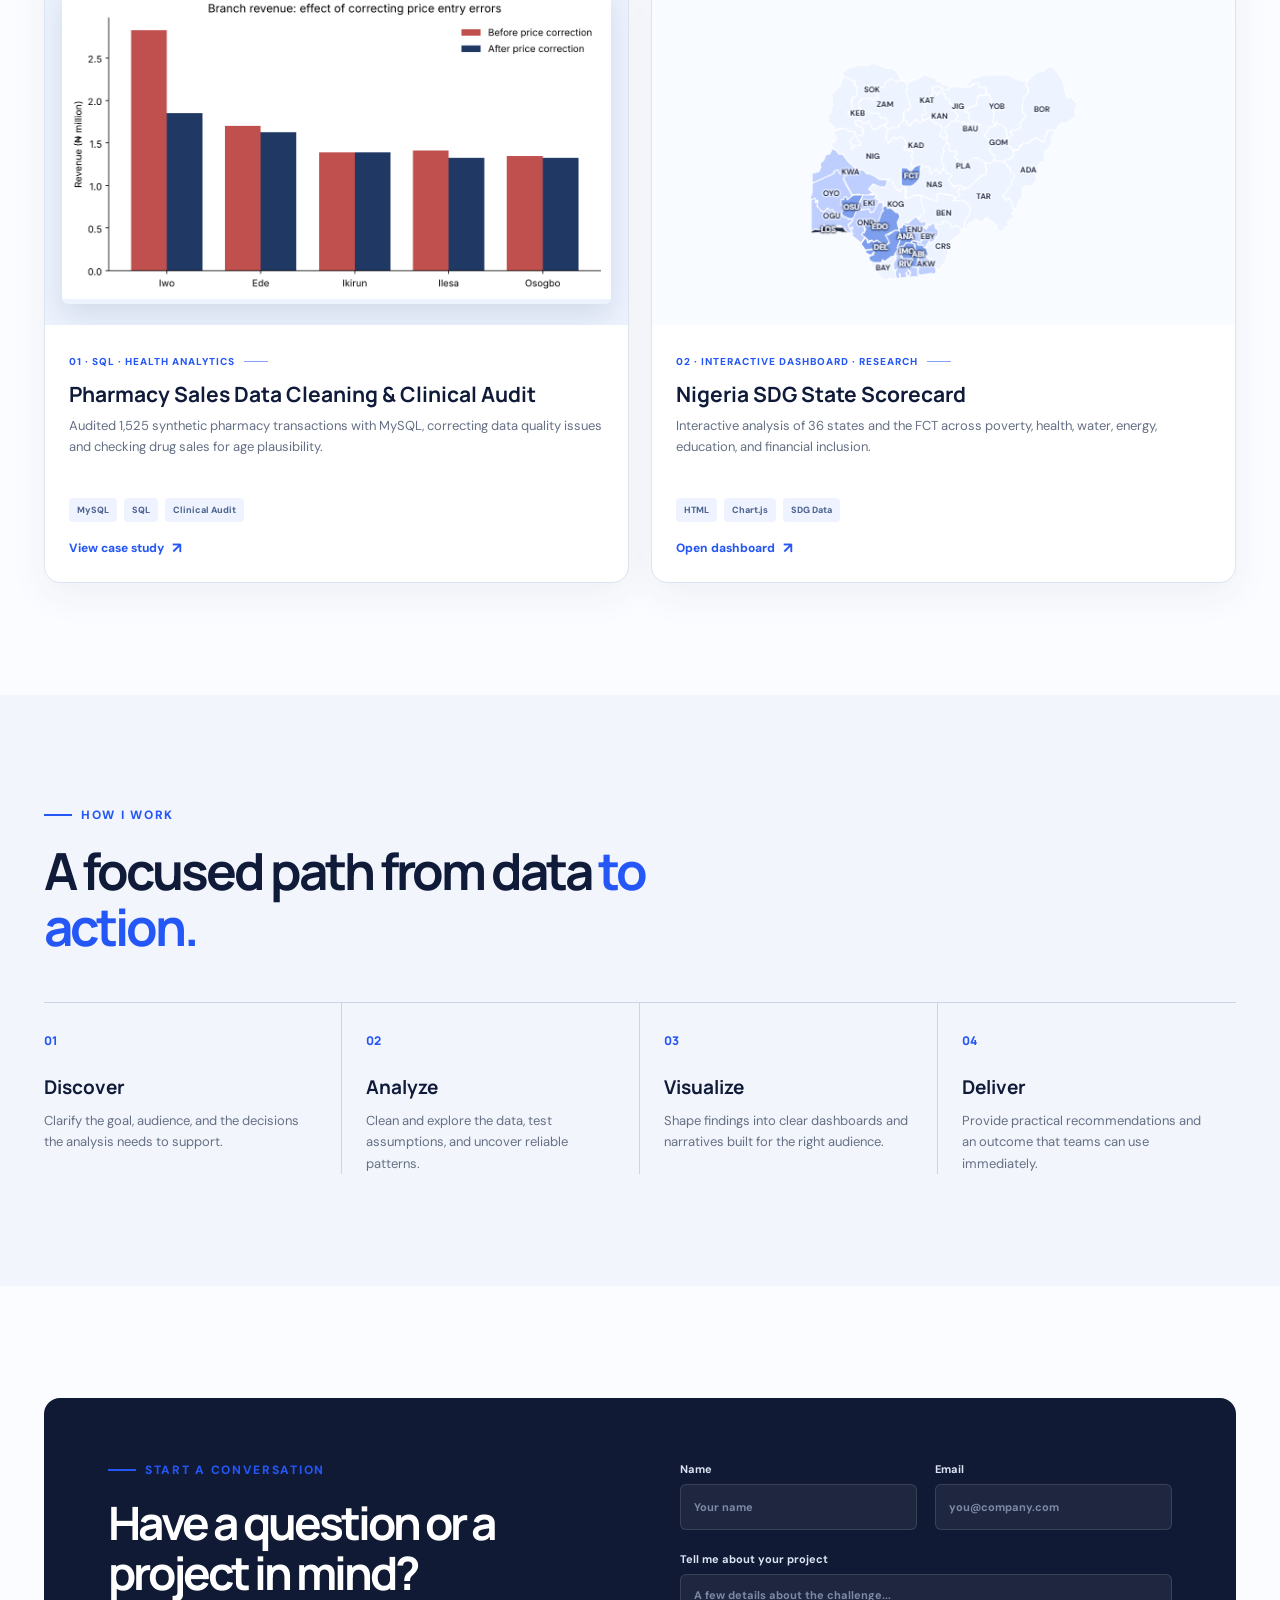
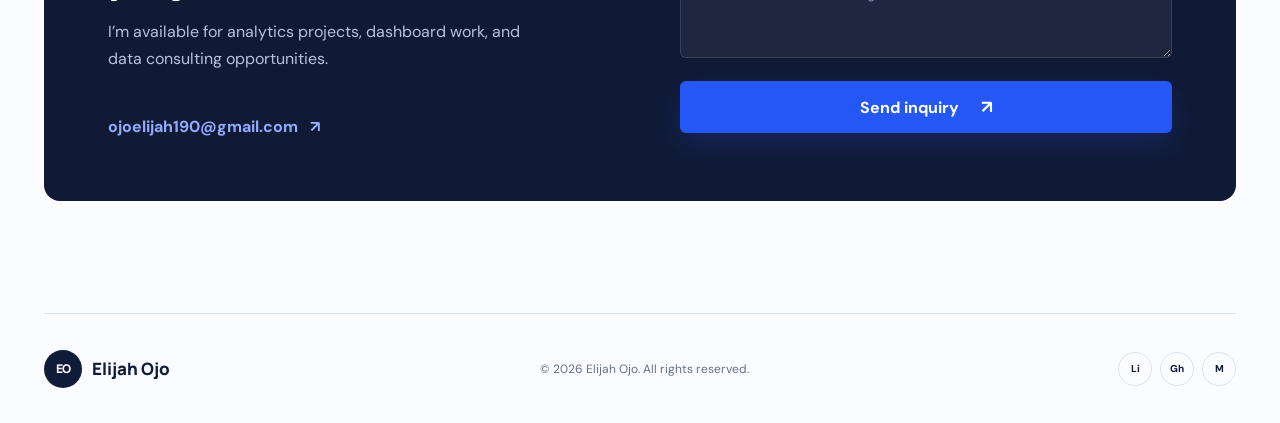
==== commit 00e3fb66: "Add branded logos to skills and technical toolkit" ====
--- a/index.html
+++ b/index.html
@@ -152,7 +152,11 @@
             <span class="service-number">01</span>
             <h3>Data Analysis</h3>
             <p>Explore, clean, and model data to reveal meaningful patterns and answer key business questions.</p>
-            <div class="skill-tags"><span>Python</span><span>Excel</span><span>R</span></div>
+            <div class="skill-tags">
+              <span><img src="assets/python-logo.svg" alt="" />Python</span>
+              <span><img src="assets/excel-logo.svg" alt="" />Excel</span>
+              <span><img src="assets/r-logo.svg" alt="" />R</span>
+            </div>
           </article>
 
           <article class="service-card">
@@ -162,7 +166,10 @@
             <span class="service-number">02</span>
             <h3>SQL &amp; Data Modeling</h3>
             <p>Build reliable queries and structured datasets that make reporting faster and more consistent.</p>
-            <div class="skill-tags"><span>SQL</span><span>PostgreSQL</span></div>
+            <div class="skill-tags">
+              <span><img src="assets/sql-logo.svg" alt="" />SQL</span>
+              <span><img src="assets/postgresql-logo.svg" alt="" />PostgreSQL</span>
+            </div>
           </article>
 
           <article class="service-card">
@@ -172,17 +179,20 @@
             <span class="service-number">03</span>
             <h3>Visual Storytelling</h3>
             <p>Translate analysis into focused dashboards and presentations stakeholders can act on quickly.</p>
-            <div class="skill-tags"><span>Power BI</span><span>Tableau</span></div>
+            <div class="skill-tags">
+              <span><img src="assets/power-bi-logo.svg" alt="" />Power BI</span>
+              <span><img src="assets/tableau-logo.svg" alt="" />Tableau</span>
+            </div>
           </article>
         </div>
 
         <div class="toolkit" aria-label="Technical toolkit">
-          <span>Excel</span>
-          <span>Power BI</span>
-          <span>SQL</span>
-          <span>Python</span>
-          <span>SPSS</span>
-          <span>Tableau</span>
+          <span><img src="assets/excel-logo.svg" alt="" />Excel</span>
+          <span><img src="assets/power-bi-logo.svg" alt="" />Power BI</span>
+          <span><img src="assets/sql-logo.svg" alt="" />SQL</span>
+          <span><img src="assets/python-logo.svg" alt="" />Python</span>
+          <span><img src="assets/spss-logo.svg" alt="" />SPSS</span>
+          <span><img src="assets/tableau-logo.svg" alt="" />Tableau</span>
         </div>
       </section>
 
--- a/styles.css
+++ b/styles.css
@@ -188,7 +188,8 @@
 .service-card p { min-height: 72px; margin: 0; color: var(--muted); font-size: 14px; line-height: 1.65; }
 .featured p { color: #bac3d8; }
 .skill-tags { display: flex; gap: 8px; margin-top: 24px; }
-.skill-tags span { padding: 7px 9px; border: 1px solid var(--line); border-radius: 4px; color: var(--muted); font-size: 10px; font-weight: 700; }
+.skill-tags span { min-height: 32px; padding: 6px 9px; border: 1px solid var(--line); border-radius: 4px; color: var(--muted); font-size: 10px; font-weight: 700; display: inline-flex; align-items: center; gap: 6px; }
+.skill-tags img { width: 16px; height: 16px; object-fit: contain; }
 .featured .skill-tags span { color: #dbe3f7; border-color: rgba(255,255,255,.15); }
 .toolkit {
   margin-top: 18px; min-height: 84px; padding: 18px;
@@ -196,9 +197,10 @@
   display: grid; grid-template-columns: repeat(6, 1fr); align-items: center;
 }
 .toolkit span {
-  height: 44px; display: grid; place-items: center;
+  height: 44px; display: flex; align-items: center; justify-content: center; gap: 8px;
   border-right: 1px solid var(--line); color: #4e648f; font-size: 12px; font-weight: 800;
 }
+.toolkit span img { width: 21px; height: 21px; object-fit: contain; }
 .toolkit span:last-child { border-right: 0; }
 
 .about {
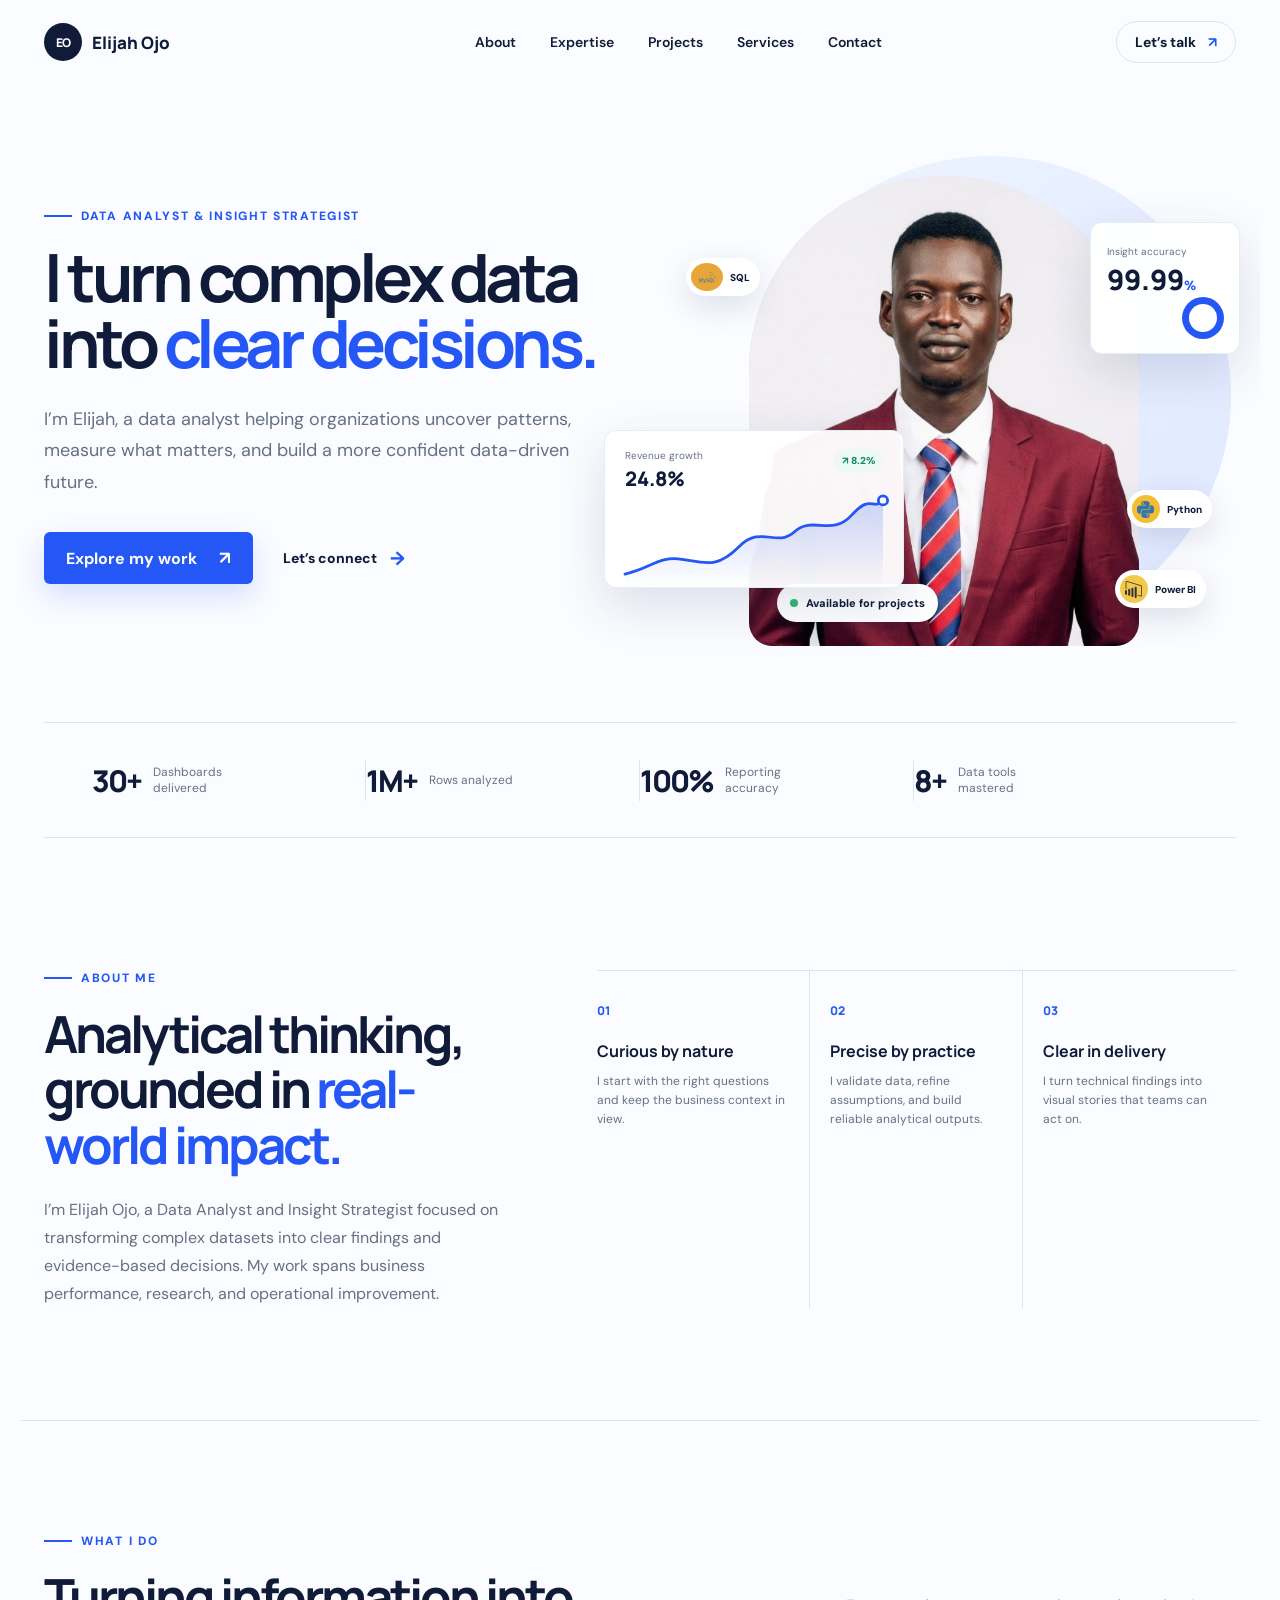
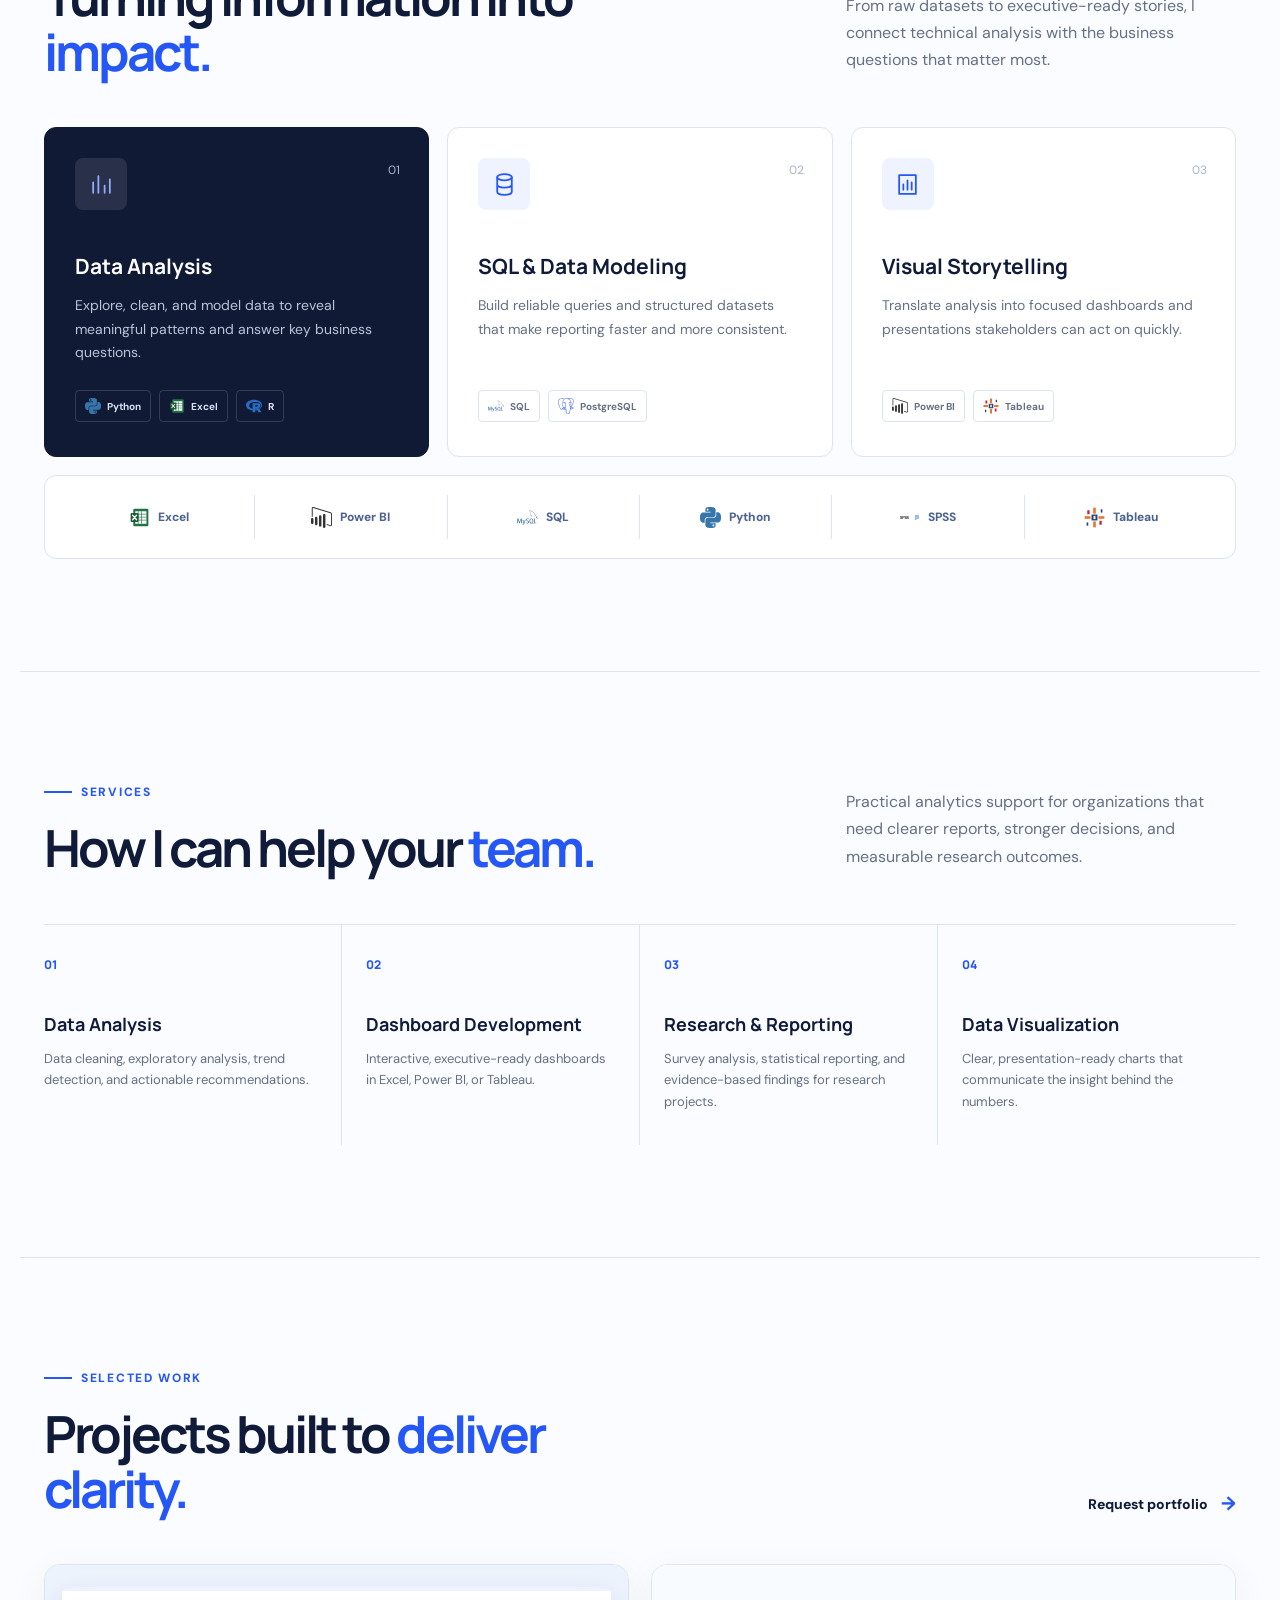
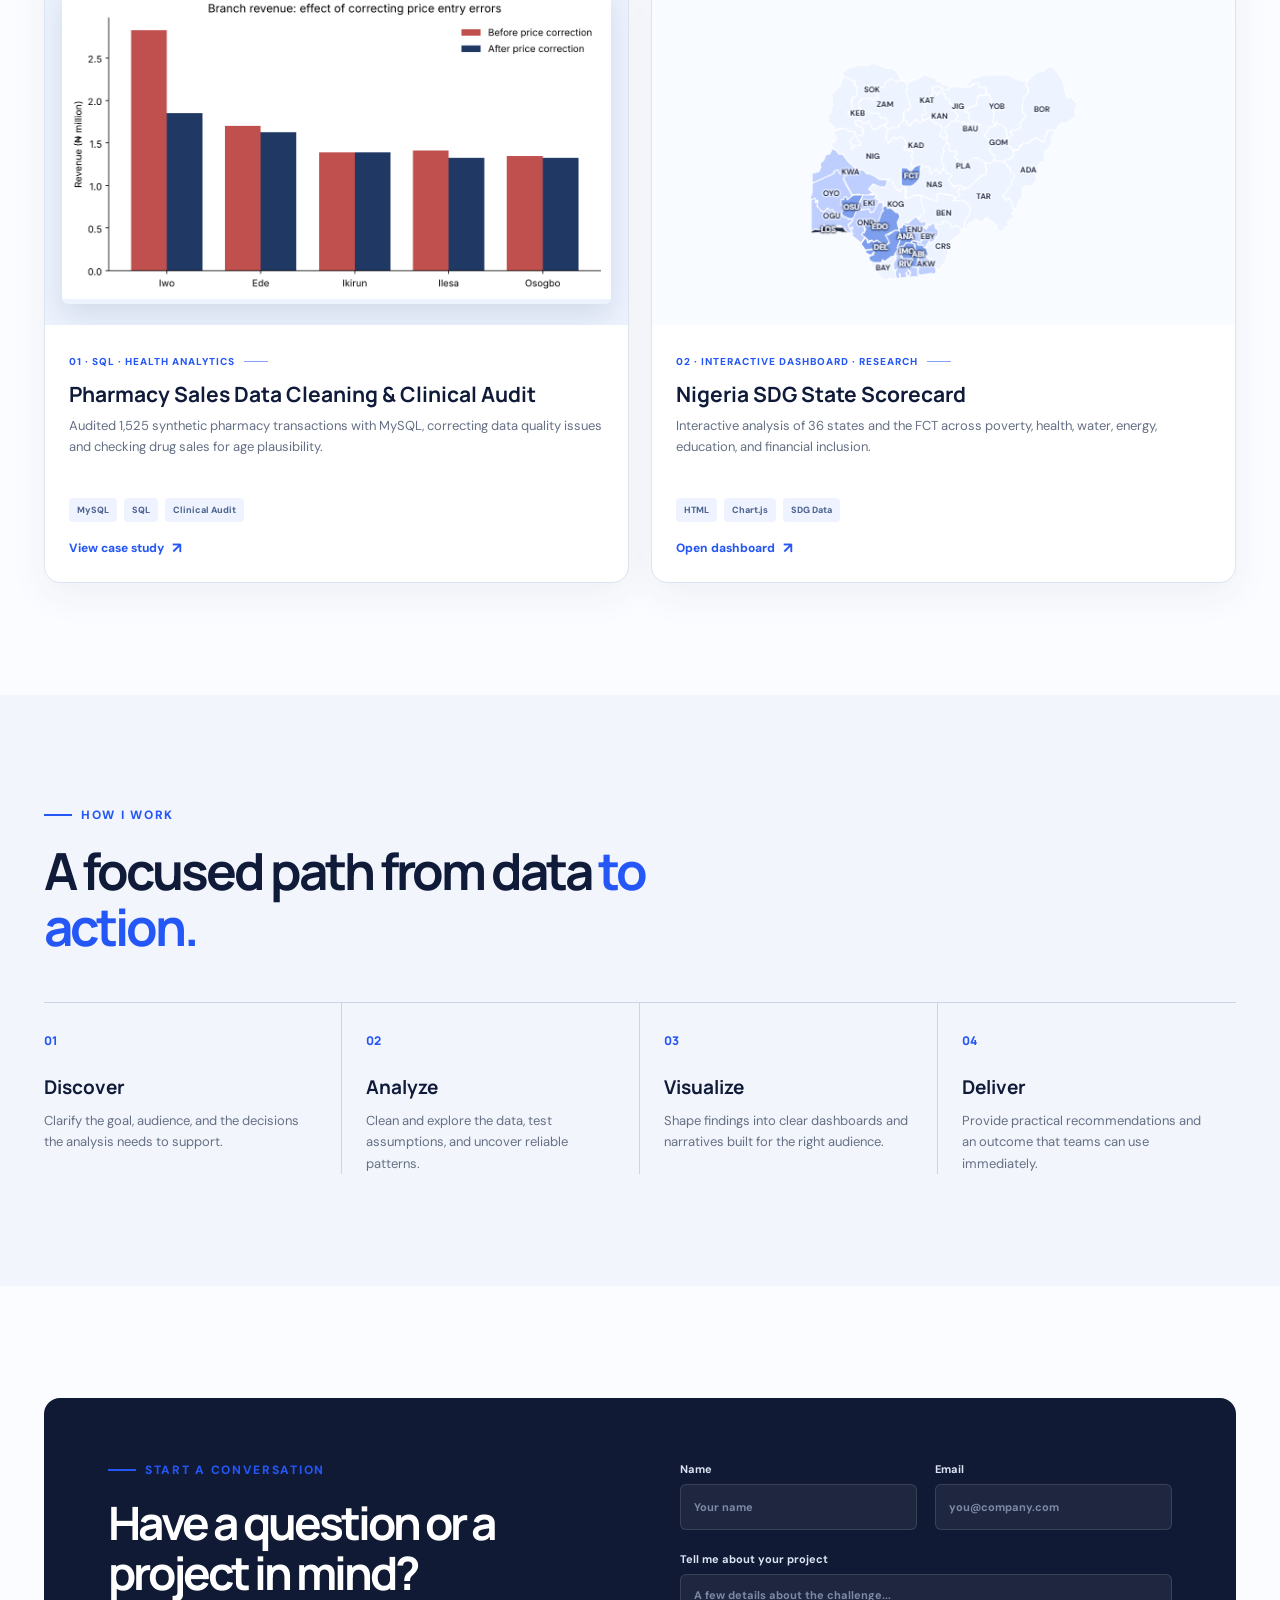
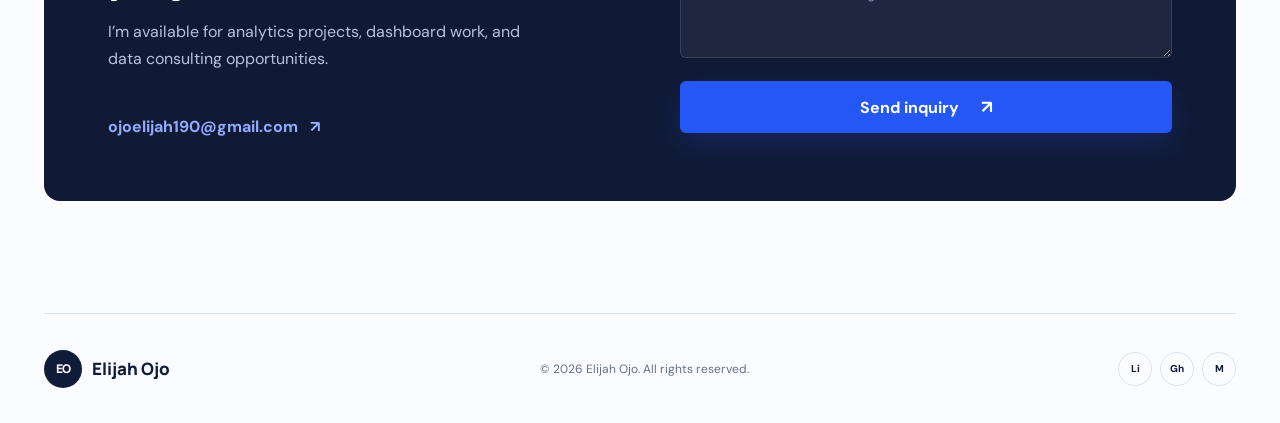
==== commit dd119152: "Correct SPSS branding logo asset" ====
--- a/index.html
+++ b/index.html
@@ -191,7 +191,7 @@
           <span><img src="assets/power-bi-logo.svg" alt="" />Power BI</span>
           <span><img src="assets/sql-logo.svg" alt="" />SQL</span>
           <span><img src="assets/python-logo.svg" alt="" />Python</span>
-          <span><img src="assets/spss-logo.svg" alt="" />SPSS</span>
+          <span><img src="assets/spss-logo.svg?v=2" alt="" />SPSS</span>
           <span><img src="assets/tableau-logo.svg" alt="" />Tableau</span>
         </div>
       </section>
